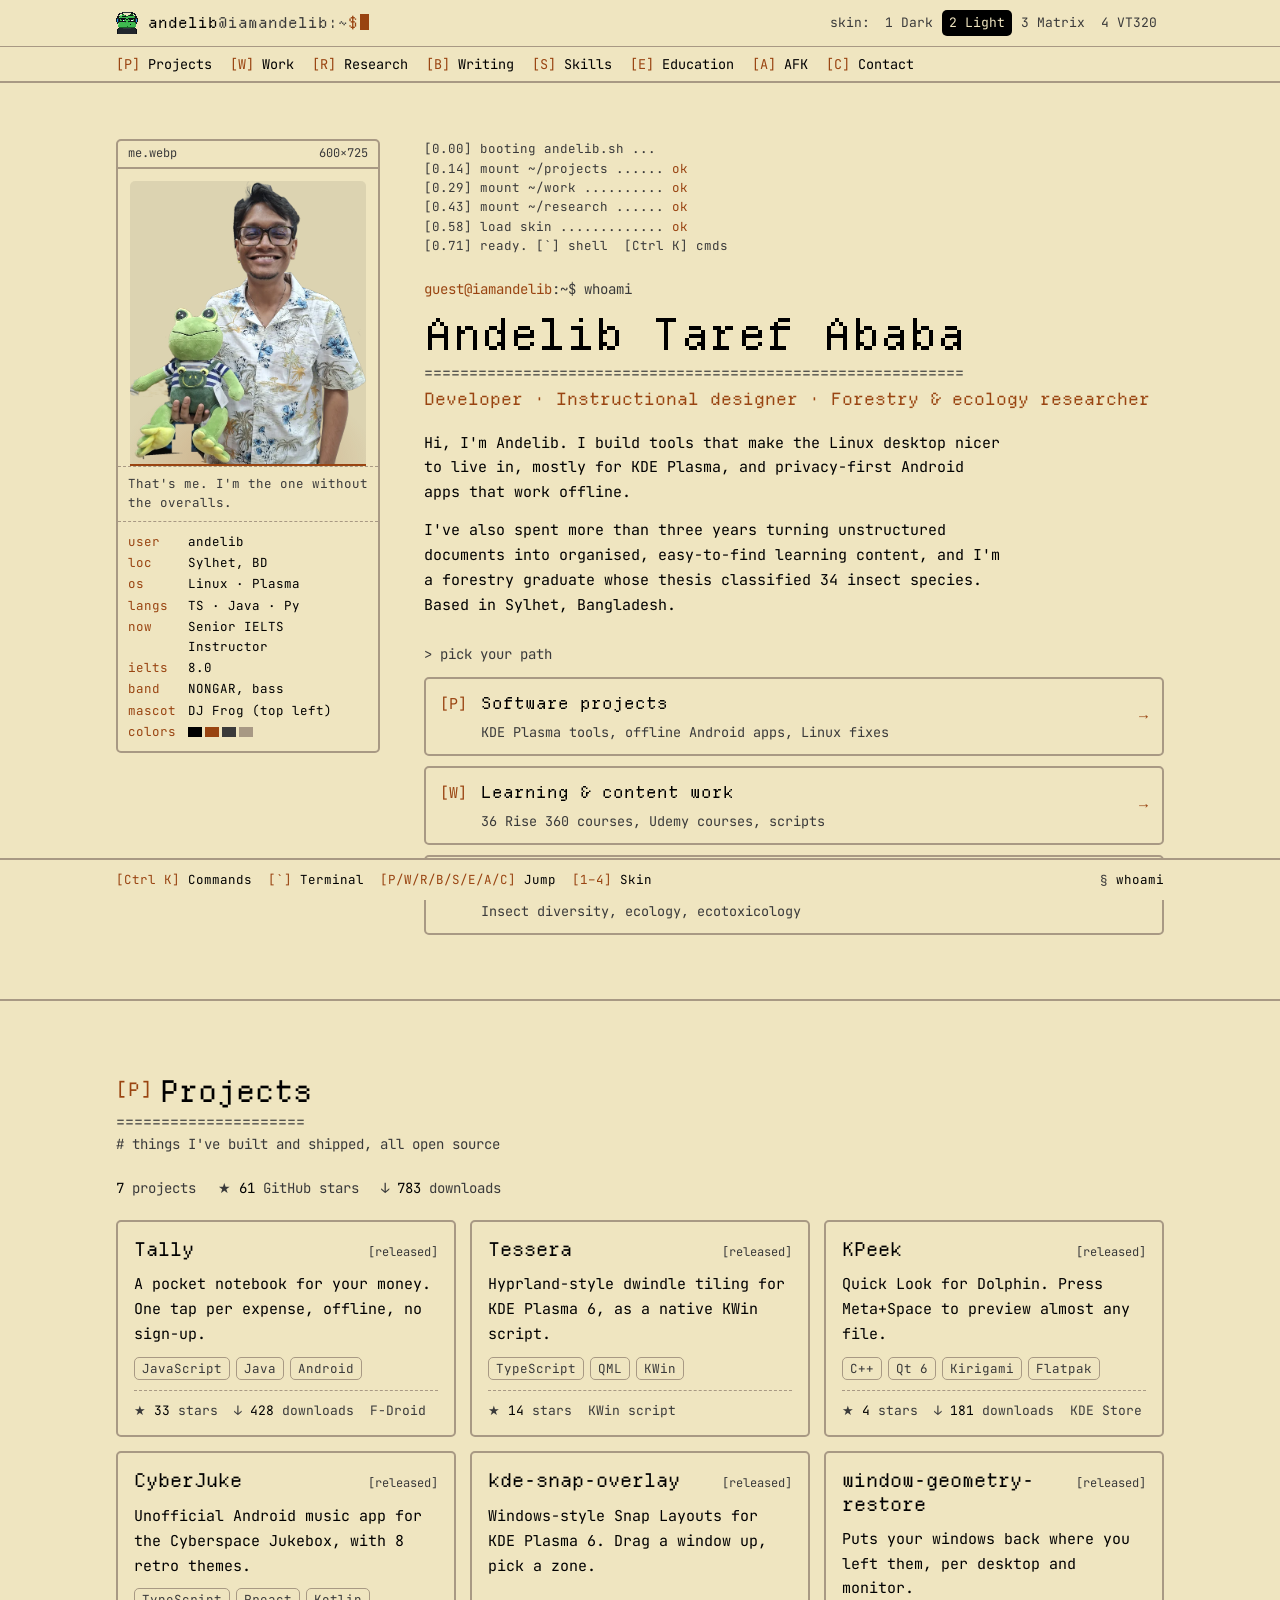
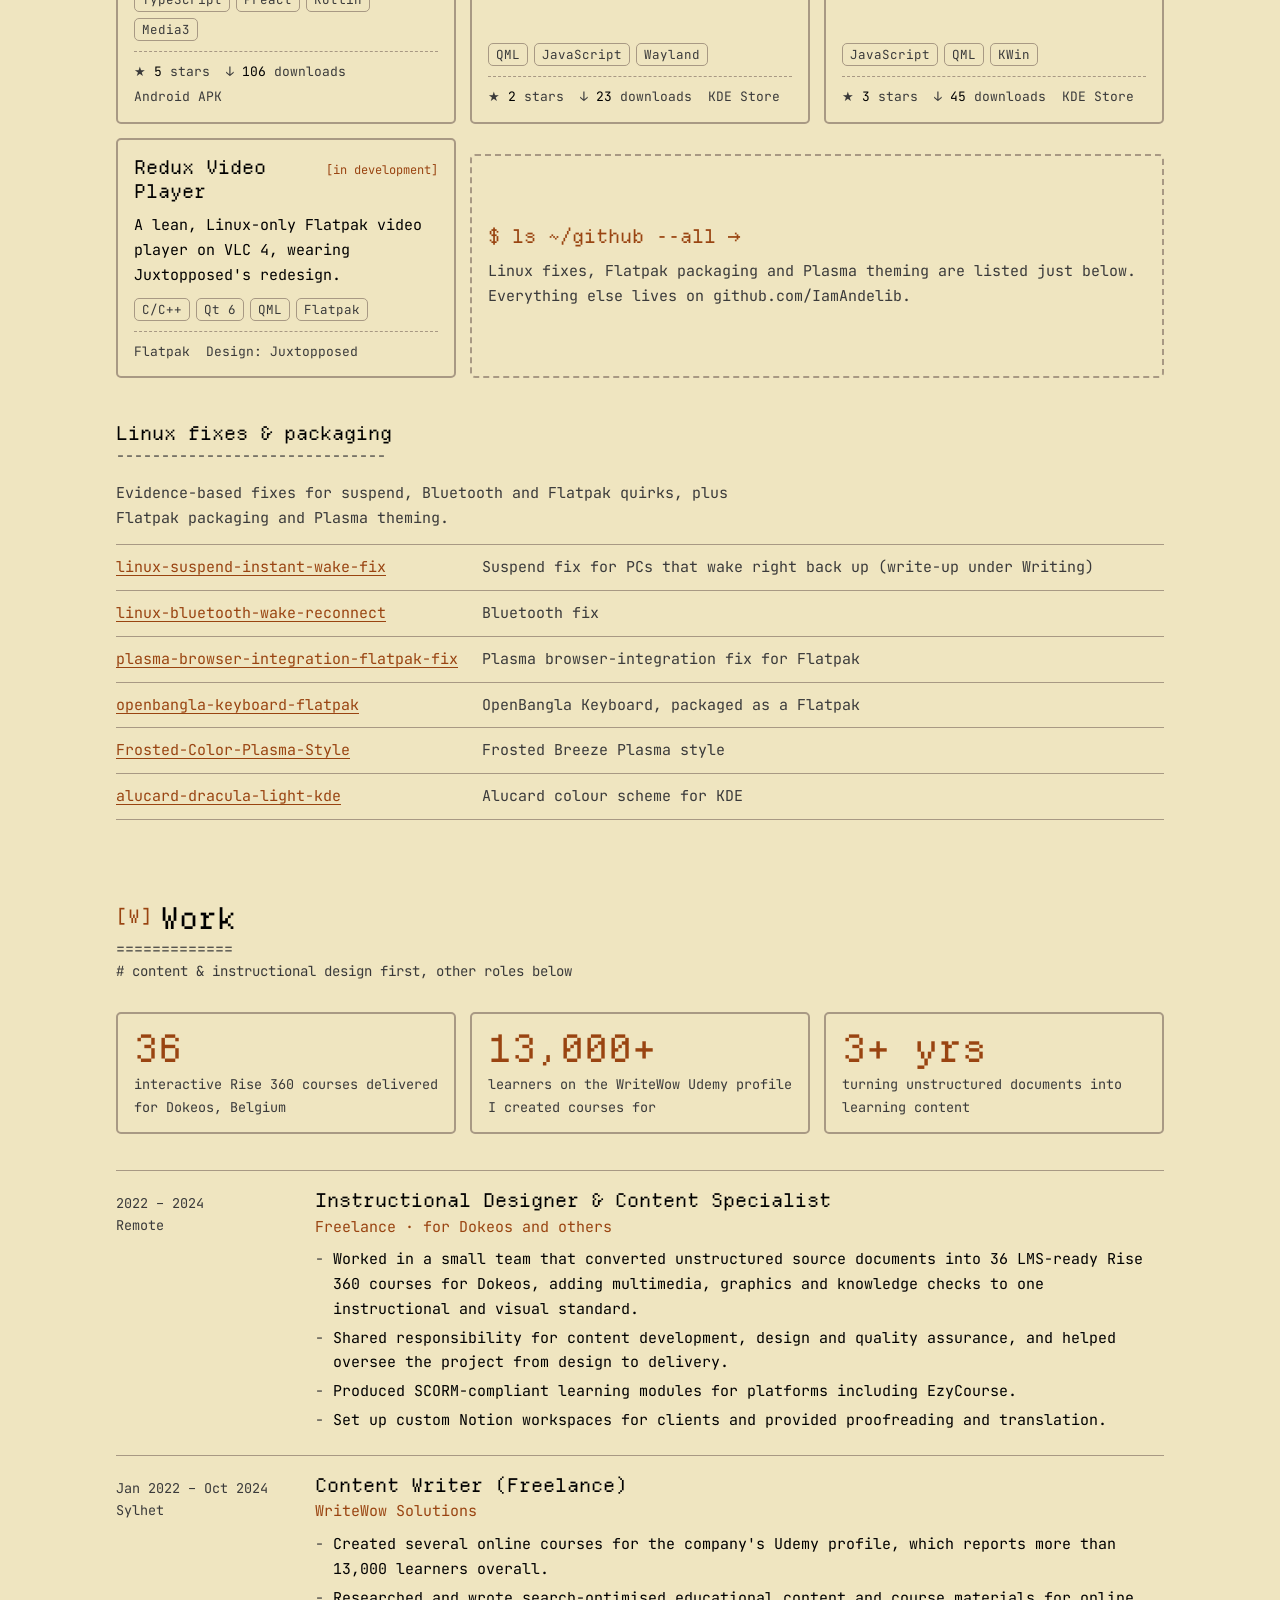
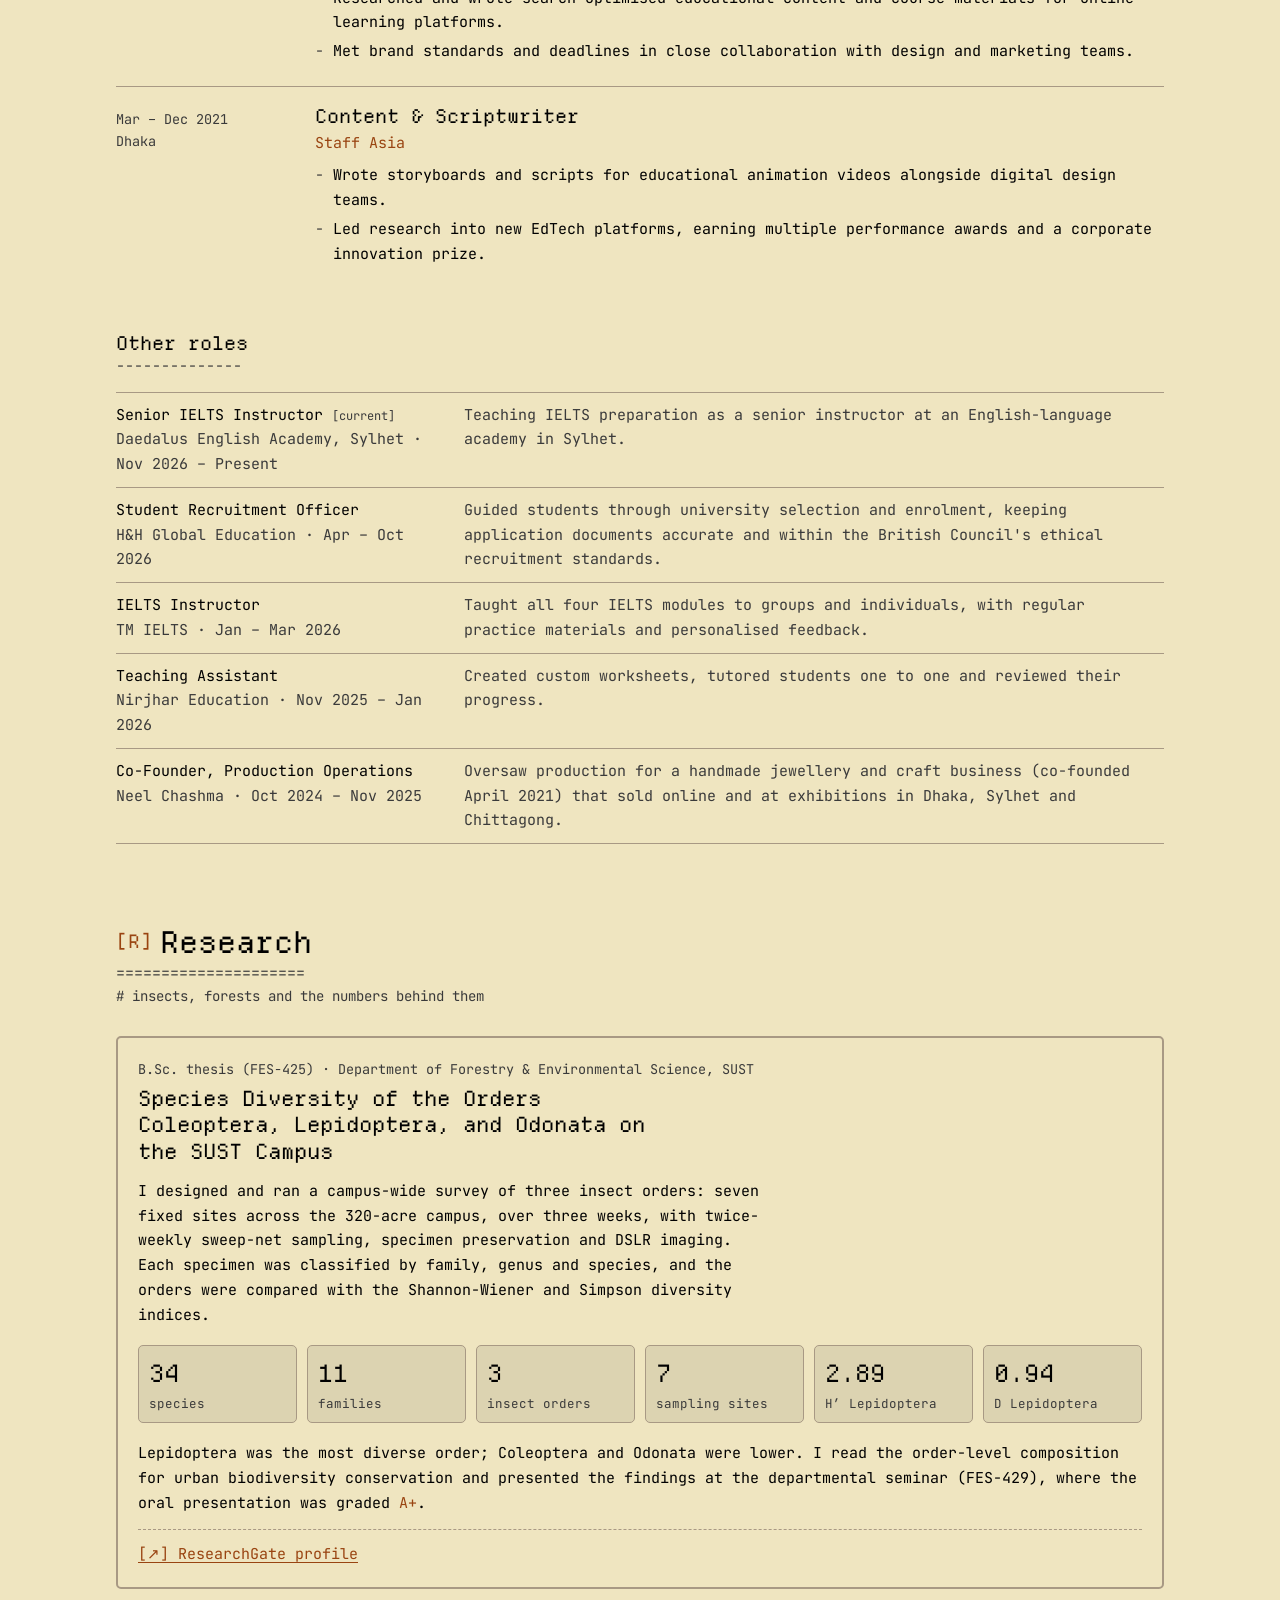
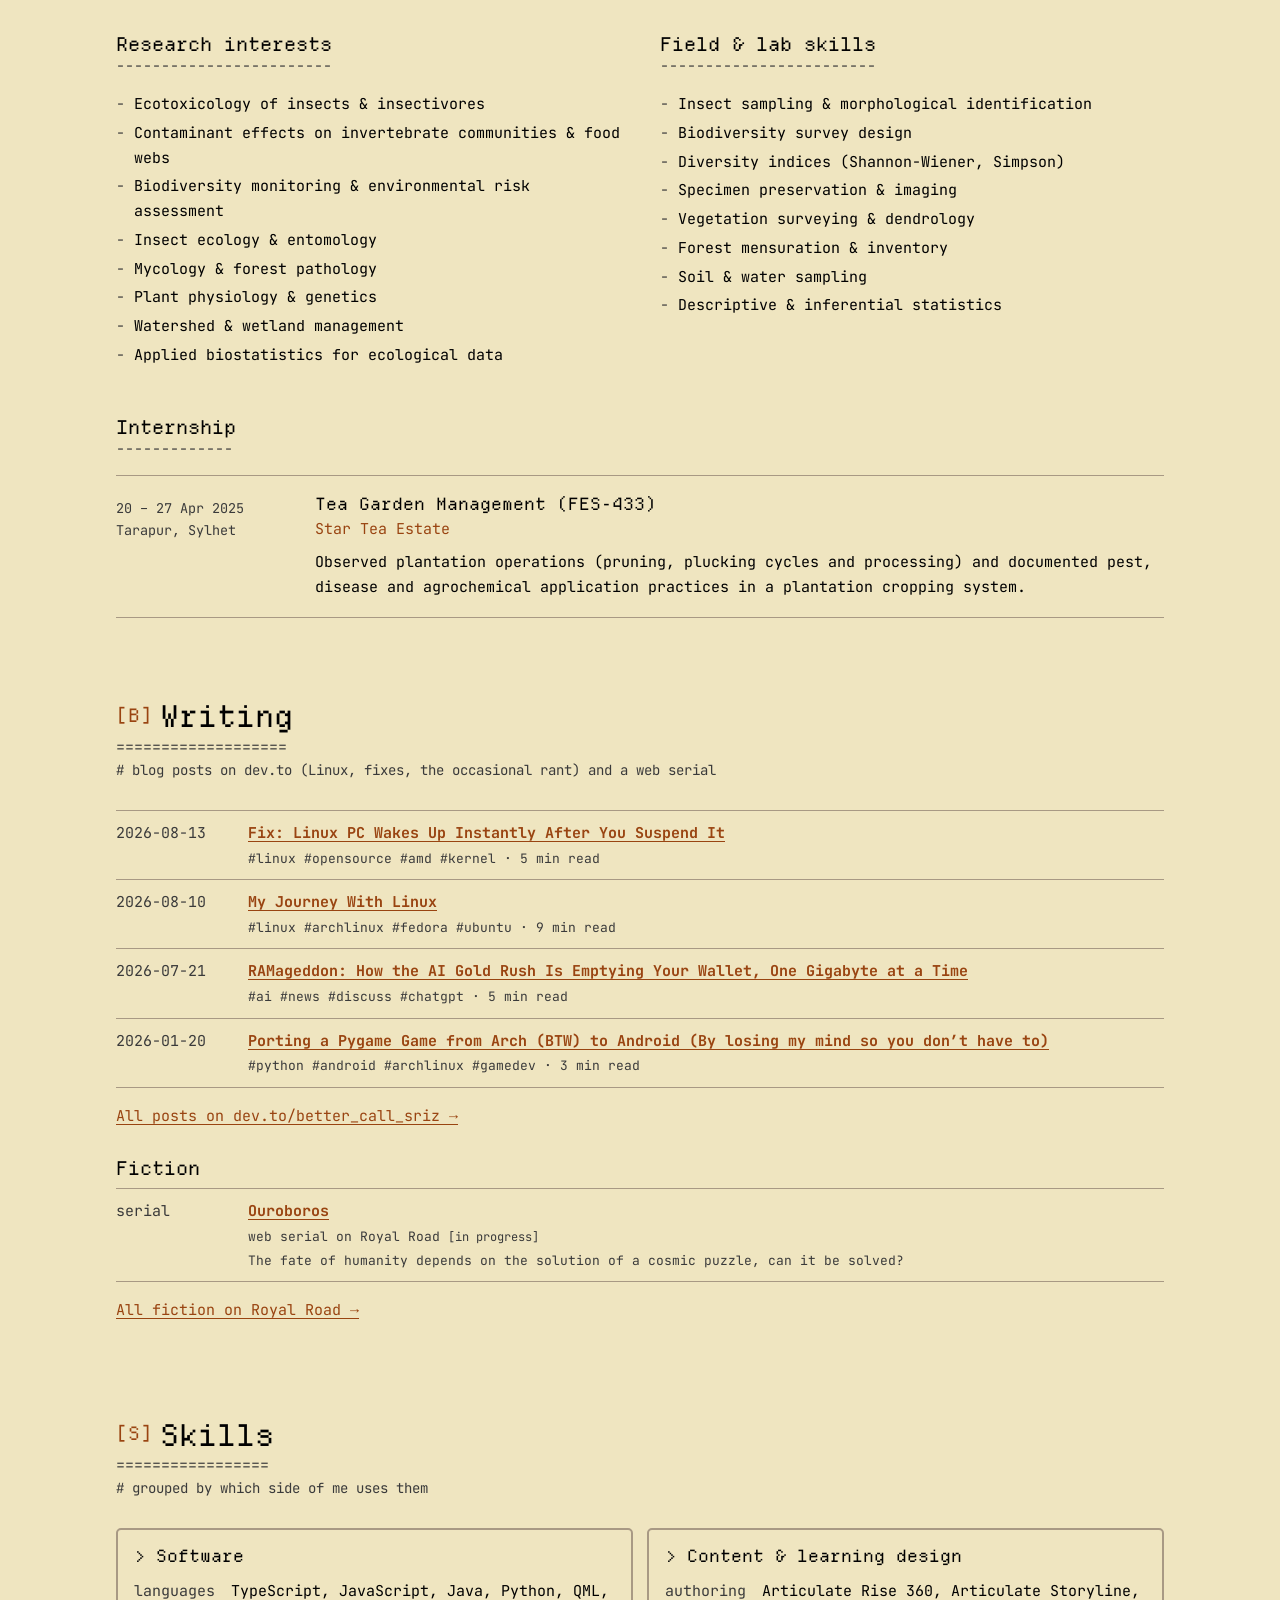
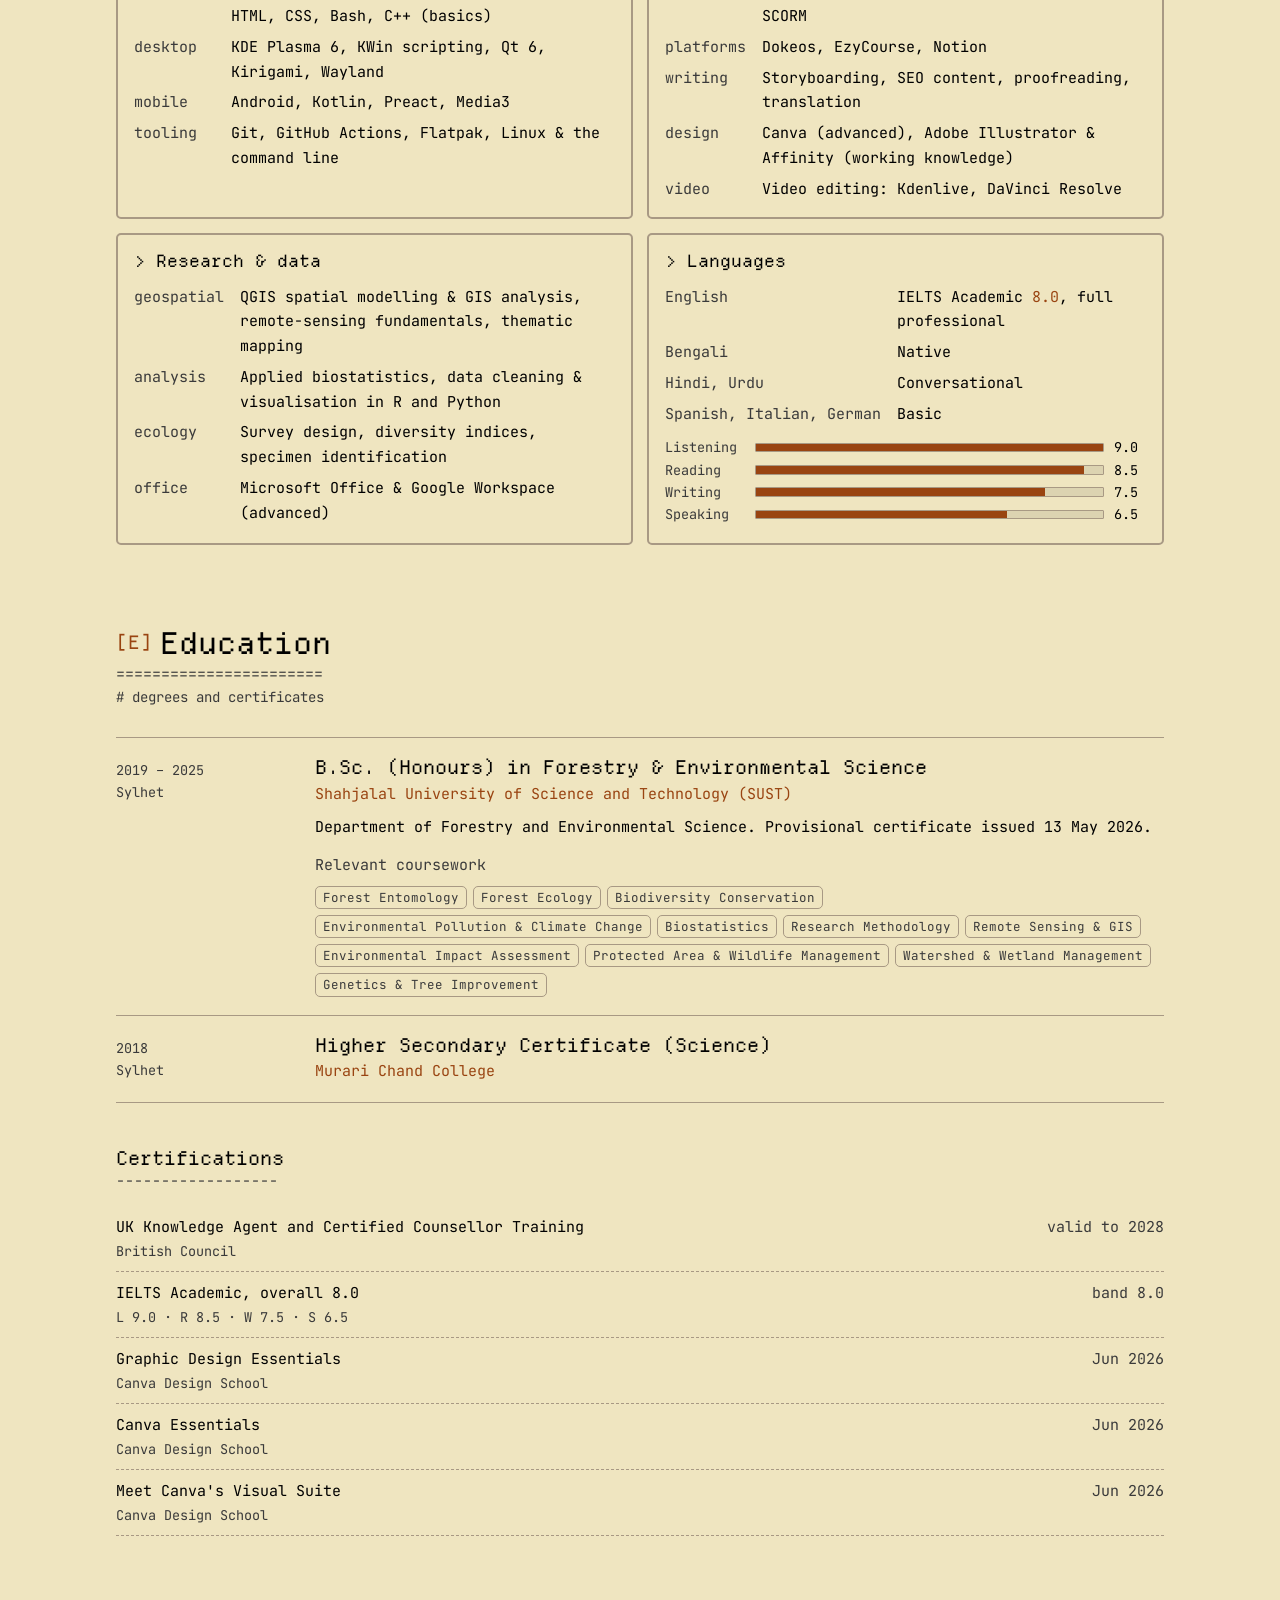
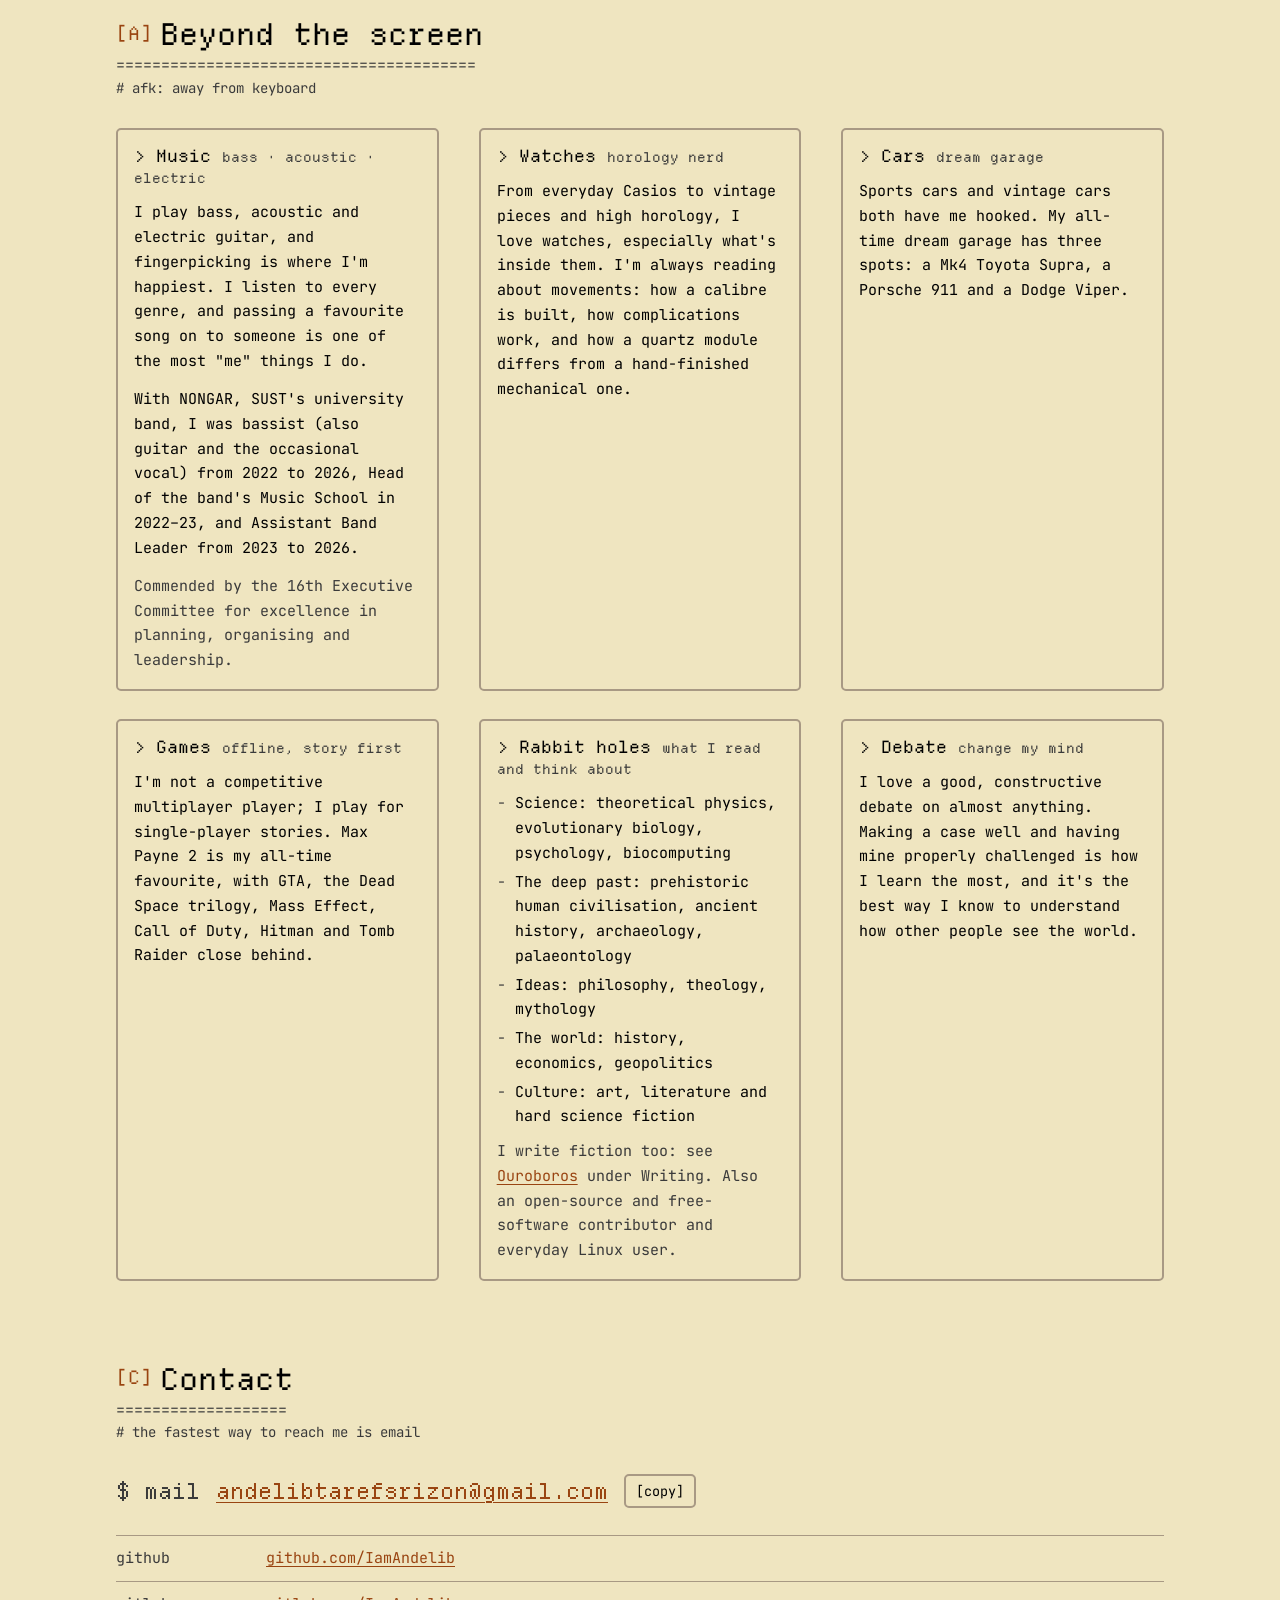
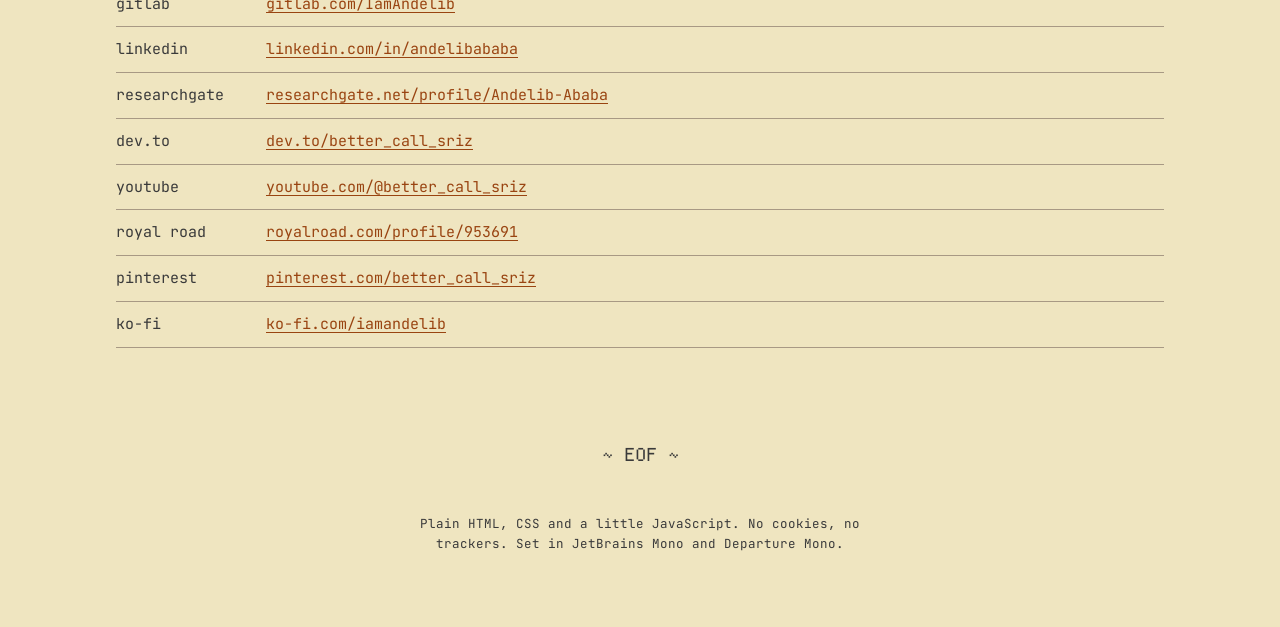
==== index.html @ d25d9413 "content: expand Beyond the screen with music, watches, cars, games, reading and debate Co-Authored-B" ====
<!doctype html>
<html lang="en">
<head>
<meta charset="utf-8">
<meta name="viewport" content="width=device-width, initial-scale=1">
<title>Andelib Taref Ababa</title>
<meta name="description" content="Andelib Taref Ababa: developer, instructional designer and forestry &amp; ecology researcher in Sylhet, Bangladesh. KDE Plasma tools, privacy-first Android apps, open source.">
<meta name="theme-color" content="#000000">
<link rel="canonical" href="https://iamandelib.github.io/">
<meta property="og:type" content="website">
<meta property="og:site_name" content="Andelib Taref Ababa">
<meta property="og:url" content="https://iamandelib.github.io/">
<meta property="og:title" content="Andelib Taref Ababa">
<meta property="og:description" content="Developer, instructional designer and forestry &amp; ecology researcher. KDE Plasma tools and privacy-first Android apps.">
<meta property="og:image" content="https://iamandelib.github.io/img/og.png">
<meta property="og:image:width" content="1200">
<meta property="og:image:height" content="630">
<meta name="twitter:card" content="summary_large_image">
<meta name="twitter:title" content="Andelib Taref Ababa">
<meta name="twitter:description" content="Developer, instructional designer and forestry &amp; ecology researcher. KDE Plasma tools and privacy-first Android apps.">
<meta name="twitter:image" content="https://iamandelib.github.io/img/og.png">
<link rel="icon" type="image/svg+xml" href="favicon.svg">
<link rel="stylesheet" href="css/site.css">
<script>
(function(){var d=document.documentElement,s=null;d.classList.add('js');
try{var q=new URLSearchParams(location.search).get('skin');if(/^(dark|light|matrix|vt320)$/.test(q||''))s=q}catch(e){}
if(!s){try{s=localStorage.getItem('skin')}catch(e){}}
if(!/^(dark|light|matrix|vt320)$/.test(s||''))s=(window.matchMedia&&matchMedia('(prefers-color-scheme: light)').matches)?'light':'dark';
d.setAttribute('data-skin',s);})();
</script>
</head>
<body>
<a class="skip" href="#main">Skip to content</a>
<svg class="fx" aria-hidden="true" focusable="false">
  <filter id="crt-vt320" color-interpolation-filters="sRGB">
    <feComponentTransfer><feFuncR type="linear" slope="1.12" intercept="-0.04"/><feFuncG type="linear" slope="1.12" intercept="-0.04"/><feFuncB type="linear" slope="1.12" intercept="-0.04"/></feComponentTransfer>
    <feColorMatrix type="matrix" values="0.213 0.715 0.072 0 0.02  0.129 0.432 0.044 0 0.01  0.013 0.045 0.005 0 0  0 0 0 1 0"/>
  </filter>
  <filter id="crt-matrix" color-interpolation-filters="sRGB">
    <feComponentTransfer><feFuncR type="linear" slope="1.12" intercept="-0.04"/><feFuncG type="linear" slope="1.12" intercept="-0.04"/><feFuncB type="linear" slope="1.12" intercept="-0.04"/></feComponentTransfer>
    <feColorMatrix type="matrix" values="0.120 0.404 0.041 0 0  0.180 0.605 0.061 0 0.01  0.054 0.183 0.019 0 0  0 0 0 1 0"/>
  </filter>
</svg>

<header class="top">
  <div class="wrap top-row">
    <a class="brand" href="#whoami" aria-label="Andelib Taref Ababa, back to top">
      <svg xmlns="http://www.w3.org/2000/svg" viewBox="0 0 40 40" shape-rendering="crispEdges" aria-hidden="true" focusable="false"><path fill="#0d1117" d="M10 0h2v1h-2zM28 0h2v1h-2zM8 1h2v1h-2zM12 1h16v1h-16zM30 1h2v1h-2zM6 2h2v1h-2zM10 2h2v1h-2zM28 2h2v1h-2zM32 2h2v1h-2zM5 3h1v1h-1zM8 3h2v1h-2zM30 3h2v1h-2zM34 3h1v1h-1zM4 4h1v1h-1zM6 4h2v1h-2zM32 4h2v1h-2zM35 4h1v1h-1zM3 5h1v1h-1zM5 5h1v1h-1zM34 5h1v1h-1zM36 5h1v1h-1zM3 6h1v1h-1zM5 6h1v1h-1zM24 6h6v1h-6zM34 6h1v1h-1zM36 6h1v1h-1zM2 7h1v1h-1zM4 7h1v1h-1zM9 7h6v1h-6zM23 7h2v1h-2zM29 7h3v1h-3zM35 7h1v1h-1zM37 7h1v1h-1zM2 8h1v1h-1zM4 8h1v1h-1zM11 8h7v1h-7zM35 8h1v1h-1zM37 8h1v1h-1zM2 9h1v1h-1zM4 9h1v1h-1zM35 9h1v1h-1zM37 9h1v1h-1zM1 10h1v1h-1zM6 10h13v1h-13zM21 10h13v1h-13zM38 10h1v1h-1zM0 11h1v1h-1zM6 11h13v1h-13zM21 11h13v1h-13zM39 11h1v1h-1zM0 12h1v1h-1zM6 12h1v1h-1zM18 12h1v1h-1zM21 12h1v1h-1zM33 12h1v1h-1zM39 12h1v1h-1zM0 13h1v1h-1zM6 13h1v1h-1zM9 13h7v1h-7zM18 13h4v1h-4zM24 13h7v1h-7zM33 13h1v1h-1zM39 13h1v1h-1zM0 14h1v1h-1zM6 14h1v1h-1zM11 14h2v1h-2zM18 14h1v1h-1zM21 14h1v1h-1zM26 14h2v1h-2zM33 14h1v1h-1zM39 14h1v1h-1zM0 15h1v1h-1zM6 15h1v1h-1zM11 15h2v1h-2zM18 15h1v1h-1zM21 15h1v1h-1zM26 15h2v1h-2zM33 15h1v1h-1zM39 15h1v1h-1zM0 16h1v1h-1zM6 16h1v1h-1zM18 16h1v1h-1zM21 16h1v1h-1zM33 16h1v1h-1zM39 16h1v1h-1zM0 17h1v1h-1zM6 17h13v1h-13zM21 17h13v1h-13zM39 17h1v1h-1zM0 18h1v1h-1zM6 18h1v1h-1zM33 18h1v1h-1zM39 18h1v1h-1zM1 19h1v1h-1zM38 19h1v1h-1zM2 20h1v1h-1zM37 20h1v1h-1zM27 21h1v1h-1zM25 22h2v1h-2zM13 23h12v1h-12zM4 29h2v1h-2zM34 29h2v1h-2zM3 30h1v1h-1zM36 30h1v1h-1zM2 31h1v1h-1zM37 31h1v1h-1zM2 32h1v1h-1zM37 32h1v1h-1zM2 33h1v1h-1zM37 33h1v1h-1zM2 34h1v1h-1zM37 34h1v1h-1zM2 35h1v1h-1zM37 35h1v1h-1zM2 36h1v1h-1zM37 36h1v1h-1zM2 37h1v1h-1zM37 37h1v1h-1zM2 38h1v1h-1zM37 38h1v1h-1zM2 39h1v1h-1zM37 39h1v1h-1z"/>
<path fill="#30363d" d="M12 0h16v1h-16zM10 1h2v1h-2zM28 1h2v1h-2zM8 2h2v1h-2zM30 2h2v1h-2zM6 3h2v1h-2zM32 3h2v1h-2zM5 4h1v1h-1zM34 4h1v1h-1zM4 5h1v1h-1zM35 5h1v1h-1zM4 6h1v1h-1zM35 6h1v1h-1zM3 7h1v1h-1zM36 7h1v1h-1zM3 8h1v1h-1zM36 8h1v1h-1zM3 9h1v1h-1zM36 9h1v1h-1zM12 29h16v1h-16zM3 32h1v1h-1zM3 33h1v1h-1zM3 34h1v1h-1zM3 35h1v1h-1zM3 36h1v1h-1zM3 37h1v1h-1zM3 38h1v1h-1zM3 39h1v1h-1z"/>
<path fill="#196127" d="M10 4h5v1h-5zM25 4h5v1h-5zM8 5h2v1h-2zM15 5h2v1h-2zM23 5h2v1h-2zM30 5h2v1h-2zM7 6h1v1h-1zM17 6h1v1h-1zM22 6h1v1h-1zM32 6h1v1h-1zM6 7h1v1h-1zM18 7h1v1h-1zM21 7h1v1h-1zM33 7h1v1h-1zM6 8h1v1h-1zM19 8h2v1h-2zM33 8h1v1h-1zM5 9h1v1h-1zM34 9h1v1h-1zM3 20h1v1h-1zM36 20h1v1h-1zM3 21h1v1h-1zM36 21h1v1h-1zM3 22h1v1h-1zM36 22h1v1h-1zM3 23h1v1h-1zM36 23h1v1h-1zM3 24h1v1h-1zM36 24h1v1h-1zM3 25h1v1h-1zM19 25h2v1h-2zM36 25h1v1h-1zM3 26h1v1h-1zM20 26h1v1h-1zM36 26h1v1h-1zM4 27h1v1h-1zM35 27h1v1h-1zM5 28h30v1h-30z"/>
<path fill="#7ee787" d="M10 5h2v1h-2zM8 6h2v1h-2zM23 6h1v1h-1zM7 7h1v1h-1zM22 7h1v1h-1zM7 8h1v1h-1zM21 8h1v1h-1zM6 9h1v1h-1zM4 20h1v1h-1zM4 21h1v1h-1zM4 22h1v1h-1zM15 32h1v1h-1zM16 33h1v1h-1zM17 34h1v1h-1zM16 35h1v1h-1zM15 36h1v1h-1zM19 36h4v1h-4z"/>
<path fill="#3fb950" d="M12 5h3v1h-3zM25 5h3v1h-3zM10 6h6v1h-6zM8 7h1v1h-1zM15 7h2v1h-2zM25 7h4v1h-4zM8 8h3v1h-3zM22 8h10v1h-10zM7 9h26v1h-26zM19 10h2v1h-2zM19 11h2v1h-2zM8 12h2v1h-2zM15 12h3v1h-3zM19 12h2v1h-2zM23 12h2v1h-2zM30 12h3v1h-3zM7 13h2v1h-2zM16 13h2v1h-2zM22 13h2v1h-2zM31 13h2v1h-2zM7 14h2v1h-2zM16 14h2v1h-2zM19 14h2v1h-2zM22 14h2v1h-2zM31 14h2v1h-2zM7 15h3v1h-3zM15 15h3v1h-3zM19 15h2v1h-2zM22 15h3v1h-3zM30 15h3v1h-3zM7 16h10v1h-10zM19 16h2v1h-2zM22 16h10v1h-10zM19 17h2v1h-2zM7 18h26v1h-26zM6 19h11v1h-11zM18 19h4v1h-4zM23 19h11v1h-11zM5 20h30v1h-30zM5 21h22v1h-22zM29 21h6v1h-6zM5 22h20v1h-20zM27 22h8v1h-8zM4 23h9v1h-9zM25 23h11v1h-11zM4 24h32v1h-32zM4 25h15v1h-15zM21 25h15v1h-15zM4 26h16v1h-16zM21 26h15v1h-15z"/>
<path fill="#2ea043" d="M28 5h2v1h-2zM16 6h1v1h-1zM30 6h2v1h-2zM17 7h1v1h-1zM32 7h1v1h-1zM18 8h1v1h-1zM32 8h1v1h-1zM33 9h1v1h-1zM10 12h5v1h-5zM25 12h5v1h-5zM17 16h1v1h-1zM32 16h1v1h-1zM17 19h1v1h-1zM22 19h1v1h-1zM35 20h1v1h-1zM28 21h1v1h-1zM35 21h1v1h-1zM35 22h1v1h-1zM5 27h30v1h-30z"/>
<path fill="#21262d" d="M2 10h4v1h-4zM34 10h4v1h-4zM1 11h5v1h-5zM34 11h5v1h-5zM1 12h1v1h-1zM3 12h3v1h-3zM34 12h3v1h-3zM38 12h1v1h-1zM1 13h1v1h-1zM3 13h3v1h-3zM34 13h3v1h-3zM38 13h1v1h-1zM1 14h1v1h-1zM3 14h3v1h-3zM34 14h3v1h-3zM38 14h1v1h-1zM1 15h1v1h-1zM3 15h3v1h-3zM34 15h3v1h-3zM38 15h1v1h-1zM1 16h1v1h-1zM3 16h3v1h-3zM34 16h3v1h-3zM38 16h1v1h-1zM1 17h1v1h-1zM3 17h3v1h-3zM34 17h3v1h-3zM38 17h1v1h-1zM1 18h5v1h-5zM34 18h5v1h-5zM2 19h4v1h-4zM34 19h4v1h-4zM6 29h6v1h-6zM28 29h6v1h-6zM4 30h32v1h-32zM3 31h34v1h-34zM4 32h11v1h-11zM16 32h21v1h-21zM4 33h12v1h-12zM17 33h20v1h-20zM4 34h13v1h-13zM18 34h19v1h-19zM4 35h12v1h-12zM17 35h20v1h-20zM4 36h11v1h-11zM16 36h3v1h-3zM23 36h14v1h-14zM4 37h33v1h-33zM4 38h33v1h-33zM4 39h33v1h-33z"/>
<path fill="#1d99f3" d="M2 12h1v1h-1zM37 12h1v1h-1zM2 13h1v1h-1zM37 13h1v1h-1zM2 14h1v1h-1zM37 14h1v1h-1zM2 15h1v1h-1zM37 15h1v1h-1zM2 16h1v1h-1zM37 16h1v1h-1zM2 17h1v1h-1zM37 17h1v1h-1z"/>
<path fill="#f0f6fc" d="M7 12h1v1h-1zM22 12h1v1h-1zM9 14h2v1h-2zM13 14h3v1h-3zM24 14h2v1h-2zM28 14h3v1h-3zM10 15h1v1h-1zM13 15h2v1h-2zM25 15h1v1h-1zM28 15h2v1h-2z"/></svg>
      <span><span class="name">andelib</span><span class="bpath">@iamandelib:~</span><span class="acc">$</span><span class="cursor" aria-hidden="true"></span></span>
    </a>
    <div class="skins jsonly" role="group" aria-label="Theme">
      <span class="lbl">skin:</span>
      <button type="button" data-skin-btn="dark" aria-pressed="false"><b>1</b> Dark</button>
      <button type="button" data-skin-btn="light" aria-pressed="false"><b>2</b> Light</button>
      <button type="button" data-skin-btn="matrix" aria-pressed="false"><b>3</b> Matrix</button>
      <button type="button" data-skin-btn="vt320" aria-pressed="false"><b>4</b> VT320</button>
    </div>
  </div>
  <nav class="nav" aria-label="Sections">
    <ul class="wrap">
      <li><a href="#projects" data-sec="projects"><span class="k">[P]</span> <span class="t">Projects</span></a></li>
      <li><a href="#work" data-sec="work"><span class="k">[W]</span> <span class="t">Work</span></a></li>
      <li><a href="#research" data-sec="research"><span class="k">[R]</span> <span class="t">Research</span></a></li>
      <li><a href="#writing" data-sec="writing"><span class="k">[B]</span> <span class="t">Writing</span></a></li>
      <li><a href="#skills" data-sec="skills"><span class="k">[S]</span> <span class="t">Skills</span></a></li>
      <li><a href="#education" data-sec="education"><span class="k">[E]</span> <span class="t">Education</span></a></li>
      <li><a href="#afk" data-sec="afk"><span class="k">[A]</span> <span class="t">AFK</span></a></li>
      <li><a href="#contact" data-sec="contact"><span class="k">[C]</span> <span class="t">Contact</span></a></li>
    </ul>
  </nav>
</header>

<main id="main">
<section class="hero" id="whoami" aria-labelledby="h-whoami">
  <canvas id="rain" aria-hidden="true"></canvas>
  <div class="wrap">
    <figure class="win" style="margin:0">
      <div class="win-bar" aria-hidden="true"><span>me.webp</span><span>600×725</span></div>
      <div class="photo"><img src="img/portrait-1000.webp" srcset="img/portrait-600.webp 600w, img/portrait-1000.webp 1000w" sizes="(max-width: 600px) 124px, 300px" width="600" height="725" alt="Andelib Taref Ababa smiling, holding a frog plush" decoding="async"></div>
      <figcaption class="win-cap">That's me. I'm the one without the overalls.</figcaption>
      <dl class="fetch" aria-label="Quick facts">
        <dt>user</dt><dd>andelib</dd>
        <dt>loc</dt><dd>Sylhet, BD</dd>
        <dt>os</dt><dd>Linux · Plasma</dd>
        <dt>langs</dt><dd>TS · Java · Py</dd>
        <dt>now</dt><dd>Senior IELTS Instructor</dd>
        <dt>ielts</dt><dd>8.0</dd>
        <dt>band</dt><dd>NONGAR, bass</dd>
        <dt>mascot</dt><dd>DJ Frog (top left)</dd>
        <dt>colors</dt><dd class="sw" aria-hidden="true"><i></i><i></i><i></i><i></i></dd>
      </dl>
    </figure>
    <div>
      <pre class="boot" id="boot" aria-hidden="true">[0.00] booting andelib.sh ...
[0.14] mount ~/projects ...... <span class="ok">ok</span>
[0.29] mount ~/work .......... <span class="ok">ok</span>
[0.43] mount ~/research ...... <span class="ok">ok</span>
[0.58] load skin ............. <span class="ok">ok</span>
[0.71] ready.<span class="jsonly"> [`] shell  [Ctrl K] cmds</span></pre>
      <p class="prompt"><span class="u">guest@iamandelib</span>:~$ whoami</p>
      <h1 id="h-whoami" class="setext" tabindex="-1">Andelib Taref Ababa</h1>
      <p class="tagline">Developer · Instructional designer · Forestry &amp; ecology researcher</p>
      <div class="intro">
        <p>Hi, I'm Andelib. I build tools that make the Linux desktop nicer to live in, mostly for KDE Plasma, and privacy-first Android apps that work offline.</p>
        <p>I've also spent more than three years turning unstructured documents into organised, easy-to-find learning content, and I'm a forestry graduate whose thesis classified 34 insect species. Based in Sylhet, Bangladesh.</p>
      </div>
      <div class="paths">
        <p class="lead">&gt; pick your path</p>
        <ul>
          <li><a class="path" href="#projects"><span class="k">[P]</span><span class="t">Software projects</span><span class="d">KDE Plasma tools, offline Android apps, Linux fixes</span><span class="arrow" aria-hidden="true">→</span></a></li>
          <li><a class="path" href="#work"><span class="k">[W]</span><span class="t">Learning &amp; content work</span><span class="d">36 Rise 360 courses, Udemy courses, scripts</span><span class="arrow" aria-hidden="true">→</span></a></li>
          <li><a class="path" href="#research"><span class="k">[R]</span><span class="t">Forest &amp; insect research</span><span class="d">Insect diversity, ecology, ecotoxicology</span><span class="arrow" aria-hidden="true">→</span></a></li>
        </ul>
      </div>
    </div>
  </div>
</section>

<!-- ======================= PROJECTS ======================= -->
<section class="sec" id="projects" aria-labelledby="h-projects">
  <div class="wrap">
    <header class="sec-head">
      <h2 id="h-projects" class="setext" tabindex="-1"><span class="k" aria-hidden="true">[P]</span>Projects</h2>
      <p class="sec-sub"># things I've built and shipped, all open source</p>
    </header>
    <p class="totals"><span><b>7</b> projects</span><span>★ <b id="star-total">61</b> GitHub stars</span><span>↓ <b>783</b> downloads</span></p>
    <div class="cards">
      <article class="card" data-repo="Tally-android">
        <div class="card-top"><h3><a href="https://github.com/IamAndelib/Tally-android">Tally</a></h3><span class="tag">[released]</span></div>
        <p class="pitch">A pocket notebook for your money. One tap per expense, offline, no sign-up.</p>
        <ul class="chips" aria-label="Stack"><li>JavaScript</li><li>Java</li><li>Android</li></ul>
        <p class="meta"><span>★ <b data-stars>33</b> stars</span><span>↓ <b>428</b> downloads</span><span>F-Droid</span></p>
      </article>
      <article class="card" data-repo="Tessera">
        <div class="card-top"><h3><a href="https://github.com/IamAndelib/Tessera">Tessera</a></h3><span class="tag">[released]</span></div>
        <p class="pitch">Hyprland-style dwindle tiling for KDE Plasma 6, as a native KWin script.</p>
        <ul class="chips" aria-label="Stack"><li>TypeScript</li><li>QML</li><li>KWin</li></ul>
        <p class="meta"><span>★ <b data-stars>14</b> stars</span><span>KWin script</span></p>
      </article>
      <article class="card" data-repo="KPeek">
        <div class="card-top"><h3><a href="https://github.com/IamAndelib/KPeek">KPeek</a></h3><span class="tag">[released]</span></div>
        <p class="pitch">Quick Look for Dolphin. Press Meta+Space to preview almost any file.</p>
        <ul class="chips" aria-label="Stack"><li>C++</li><li>Qt 6</li><li>Kirigami</li><li>Flatpak</li></ul>
        <p class="meta"><span>★ <b data-stars>4</b> stars</span><span>↓ <b>181</b> downloads</span><span>KDE Store</span></p>
      </article>
      <article class="card" data-repo="CyberJuke">
        <div class="card-top"><h3><a href="https://github.com/IamAndelib/CyberJuke">CyberJuke</a></h3><span class="tag">[released]</span></div>
        <p class="pitch">Unofficial Android music app for the Cyberspace Jukebox, with 8 retro themes.</p>
        <ul class="chips" aria-label="Stack"><li>TypeScript</li><li>Preact</li><li>Kotlin</li><li>Media3</li></ul>
        <p class="meta"><span>★ <b data-stars>5</b> stars</span><span>↓ <b>106</b> downloads</span><span>Android APK</span></p>
      </article>
      <article class="card" data-repo="kde-snap-overlay">
        <div class="card-top"><h3><a href="https://github.com/IamAndelib/kde-snap-overlay">kde-snap-overlay</a></h3><span class="tag">[released]</span></div>
        <p class="pitch">Windows-style Snap Layouts for KDE Plasma 6. Drag a window up, pick a zone.</p>
        <ul class="chips" aria-label="Stack"><li>QML</li><li>JavaScript</li><li>Wayland</li></ul>
        <p class="meta"><span>★ <b data-stars>2</b> stars</span><span>↓ <b>23</b> downloads</span><span>KDE Store</span></p>
      </article>
      <article class="card" data-repo="window-geometry-restore">
        <div class="card-top"><h3><a href="https://github.com/IamAndelib/window-geometry-restore">window-geometry-restore</a></h3><span class="tag">[released]</span></div>
        <p class="pitch">Puts your windows back where you left them, per desktop and monitor.</p>
        <ul class="chips" aria-label="Stack"><li>JavaScript</li><li>QML</li><li>KWin</li></ul>
        <p class="meta"><span>★ <b data-stars>3</b> stars</span><span>↓ <b>45</b> downloads</span><span>KDE Store</span></p>
      </article>
      <article class="card" data-repo="Redux-Video-Player">
        <div class="card-top"><h3><a href="https://github.com/IamAndelib/Redux-Video-Player">Redux Video Player</a></h3><span class="tag dev">[in development]</span></div>
        <p class="pitch">A lean, Linux-only Flatpak video player on VLC 4, wearing Juxtopposed's redesign.</p>
        <ul class="chips" aria-label="Stack"><li>C/C++</li><li>Qt 6</li><li>QML</li><li>Flatpak</li></ul>
        <p class="meta"><span>Flatpak</span><span>Design: Juxtopposed</span></p>
      </article>
      <article class="card more">
        <h3><a href="https://github.com/IamAndelib">$ ls ~/github --all →</a></h3>
        <p class="pitch">Linux fixes, Flatpak packaging and Plasma theming are listed just below. Everything else lives on github.com/IamAndelib.</p>
      </article>
    </div>

    <div class="sub">
      <h3 class="setext">Linux fixes &amp; packaging</h3>
      <p class="lede dim">Evidence-based fixes for suspend, Bluetooth and Flatpak quirks, plus Flatpak packaging and Plasma theming.</p>
      <ul class="rows" style="--c1:38ch">
        <li><span class="r1"><a href="https://github.com/IamAndelib/linux-suspend-instant-wake-fix">linux-suspend-instant-wake-fix</a></span><span class="r2">Suspend fix for PCs that wake right back up (write-up under Writing)</span></li>
        <li><span class="r1"><a href="https://github.com/IamAndelib/linux-bluetooth-wake-reconnect">linux-bluetooth-wake-reconnect</a></span><span class="r2">Bluetooth fix</span></li>
        <li><span class="r1"><a href="https://github.com/IamAndelib/plasma-browser-integration-flatpak-fix">plasma-browser-integration-flatpak-fix</a></span><span class="r2">Plasma browser-integration fix for Flatpak</span></li>
        <li><span class="r1"><a href="https://github.com/IamAndelib/openbangla-keyboard-flatpak">openbangla-keyboard-flatpak</a></span><span class="r2">OpenBangla Keyboard, packaged as a Flatpak</span></li>
        <li><span class="r1"><a href="https://github.com/IamAndelib/Frosted-Color-Plasma-Style">Frosted-Color-Plasma-Style</a></span><span class="r2">Frosted Breeze Plasma style</span></li>
        <li><span class="r1"><a href="https://github.com/IamAndelib/alucard-dracula-light-kde">alucard-dracula-light-kde</a></span><span class="r2">Alucard colour scheme for KDE</span></li>
      </ul>
    </div>
  </div>
</section>

<!-- ======================= WORK ======================= -->
<section class="sec" id="work" aria-labelledby="h-work">
  <div class="wrap">
    <header class="sec-head">
      <h2 id="h-work" class="setext" tabindex="-1"><span class="k" aria-hidden="true">[W]</span>Work</h2>
      <p class="sec-sub"># content &amp; instructional design first, other roles below</p>
    </header>
    <div class="stats">
      <div class="stat"><span class="n">36</span><span class="l">interactive Rise 360 courses delivered for Dokeos, Belgium</span></div>
      <div class="stat"><span class="n">13,000+</span><span class="l">learners on the WriteWow Udemy profile I created courses for</span></div>
      <div class="stat"><span class="n">3+ yrs</span><span class="l">turning unstructured documents into learning content</span></div>
    </div>

    <article class="job">
      <div class="when">2022 – 2024<br>Remote</div>
      <div>
        <h3>Instructional Designer &amp; Content Specialist</h3>
        <p class="org">Freelance · for Dokeos and others</p>
        <ul class="dash">
          <li>Worked in a small team that converted unstructured source documents into 36 LMS-ready Rise 360 courses for Dokeos, adding multimedia, graphics and knowledge checks to one instructional and visual standard.</li>
          <li>Shared responsibility for content development, design and quality assurance, and helped oversee the project from design to delivery.</li>
          <li>Produced SCORM-compliant learning modules for platforms including EzyCourse.</li>
          <li>Set up custom Notion workspaces for clients and provided proofreading and translation.</li>
        </ul>
      </div>
    </article>
    <article class="job">
      <div class="when">Jan 2022 – Oct 2024<br>Sylhet</div>
      <div>
        <h3>Content Writer (Freelance)</h3>
        <p class="org">WriteWow Solutions</p>
        <ul class="dash">
          <li>Created several online courses for the company's Udemy profile, which reports more than 13,000 learners overall.</li>
          <li>Researched and wrote search-optimised educational content and course materials for online learning platforms.</li>
          <li>Met brand standards and deadlines in close collaboration with design and marketing teams.</li>
        </ul>
      </div>
    </article>
    <article class="job">
      <div class="when">Mar – Dec 2021<br>Dhaka</div>
      <div>
        <h3>Content &amp; Scriptwriter</h3>
        <p class="org">Staff Asia</p>
        <ul class="dash">
          <li>Wrote storyboards and scripts for educational animation videos alongside digital design teams.</li>
          <li>Led research into new EdTech platforms, earning multiple performance awards and a corporate innovation prize.</li>
        </ul>
      </div>
    </article>

    <div class="sub">
      <h3 class="setext">Other roles</h3>
      <ul class="rows" style="--c1:36ch">
        <li><span class="r1">Senior IELTS Instructor <span class="tag">[current]</span><br><span class="dim">Daedalus English Academy, Sylhet · Nov 2026 – Present</span></span><span class="r2">Teaching IELTS preparation as a senior instructor at an English-language academy in Sylhet.</span></li>
        <li><span class="r1">Student Recruitment Officer<br><span class="dim">H&amp;H Global Education · Apr – Oct 2026</span></span><span class="r2">Guided students through university selection and enrolment, keeping application documents accurate and within the British Council's ethical recruitment standards.</span></li>
        <li><span class="r1">IELTS Instructor<br><span class="dim">TM IELTS · Jan – Mar 2026</span></span><span class="r2">Taught all four IELTS modules to groups and individuals, with regular practice materials and personalised feedback.</span></li>
        <li><span class="r1">Teaching Assistant<br><span class="dim">Nirjhar Education · Nov 2025 – Jan 2026</span></span><span class="r2">Created custom worksheets, tutored students one to one and reviewed their progress.</span></li>
        <li><span class="r1">Co-Founder, Production Operations<br><span class="dim">Neel Chashma · Oct 2024 – Nov 2025</span></span><span class="r2">Oversaw production for a handmade jewellery and craft business (co-founded April 2021) that sold online and at exhibitions in Dhaka, Sylhet and Chittagong.</span></li>
      </ul>
    </div>
  </div>
</section>

<!-- ======================= RESEARCH ======================= -->
<section class="sec" id="research" aria-labelledby="h-research">
  <div class="wrap">
    <header class="sec-head">
      <h2 id="h-research" class="setext" tabindex="-1"><span class="k" aria-hidden="true">[R]</span>Research</h2>
      <p class="sec-sub"># insects, forests and the numbers behind them</p>
    </header>
    <article class="thesis">
      <p class="kind">B.Sc. thesis (FES-425) · Department of Forestry &amp; Environmental Science, SUST</p>
      <h3>Species Diversity of the Orders Coleoptera, Lepidoptera, and Odonata on the SUST Campus</h3>
      <p class="lede">I designed and ran a campus-wide survey of three insect orders: seven fixed sites across the 320-acre campus, over three weeks, with twice-weekly sweep-net sampling, specimen preservation and DSLR imaging. Each specimen was classified by family, genus and species, and the orders were compared with the Shannon-Wiener and Simpson diversity indices.</p>
      <div class="minis">
        <div class="mini"><span class="n">34</span><span class="l">species</span></div>
        <div class="mini"><span class="n">11</span><span class="l">families</span></div>
        <div class="mini"><span class="n">3</span><span class="l">insect orders</span></div>
        <div class="mini"><span class="n">7</span><span class="l">sampling sites</span></div>
        <div class="mini"><span class="n">2.89</span><span class="l">H′ Lepidoptera</span></div>
        <div class="mini"><span class="n">0.94</span><span class="l">D Lepidoptera</span></div>
      </div>
      <p>Lepidoptera was the most diverse order; Coleoptera and Odonata were lower. I read the order-level composition for urban biodiversity conservation and presented the findings at the departmental seminar (FES-429), where the oral presentation was graded <span class="acc">A+</span>.</p>
      <p class="rg"><a href="https://www.researchgate.net/profile/Andelib-Ababa"><span aria-hidden="true">[↗]</span> ResearchGate profile</a></p>
    </article>

    <div class="sub cols">
      <div>
        <h3 class="setext">Research interests</h3>
        <ul class="dash" style="margin-top:16px">
          <li>Ecotoxicology of insects &amp; insectivores</li>
          <li>Contaminant effects on invertebrate communities &amp; food webs</li>
          <li>Biodiversity monitoring &amp; environmental risk assessment</li>
          <li>Insect ecology &amp; entomology</li>
          <li>Mycology &amp; forest pathology</li>
          <li>Plant physiology &amp; genetics</li>
          <li>Watershed &amp; wetland management</li>
          <li>Applied biostatistics for ecological data</li>
        </ul>
      </div>
      <div>
        <h3 class="setext">Field &amp; lab skills</h3>
        <ul class="dash" style="margin-top:16px">
          <li>Insect sampling &amp; morphological identification</li>
          <li>Biodiversity survey design</li>
          <li>Diversity indices (Shannon-Wiener, Simpson)</li>
          <li>Specimen preservation &amp; imaging</li>
          <li>Vegetation surveying &amp; dendrology</li>
          <li>Forest mensuration &amp; inventory</li>
          <li>Soil &amp; water sampling</li>
          <li>Descriptive &amp; inferential statistics</li>
        </ul>
      </div>
    </div>

    <div class="sub">
      <h3 class="setext">Internship</h3>
      <article class="job" style="border-bottom:1px solid var(--border)">
        <div class="when">20 – 27 Apr 2025<br>Tarapur, Sylhet</div>
        <div>
          <h3 style="font-size:17px">Tea Garden Management (FES-433)</h3>
          <p class="org">Star Tea Estate</p>
          <p style="margin:0">Observed plantation operations (pruning, plucking cycles and processing) and documented pest, disease and agrochemical application practices in a plantation cropping system.</p>
        </div>
      </article>
    </div>
  </div>
</section>

<!-- ======================= WRITING ======================= -->
<section class="sec" id="writing" aria-labelledby="h-writing">
  <div class="wrap">
    <header class="sec-head">
      <h2 id="h-writing" class="setext" tabindex="-1"><span class="k" aria-hidden="true">[B]</span>Writing</h2>
      <p class="sec-sub"># blog posts on dev.to (Linux, fixes, the occasional rant) and a web serial</p>
    </header>
    <ul class="rows posts" id="writing-list">
      <li><span class="r1 dim">2026-08-13</span><span class="r2" style="color:var(--fg)"><a href="https://dev.to/better_call_sriz/fix-linux-pc-wakes-up-instantly-after-you-suspend-it-30bp">Fix: Linux PC Wakes Up Instantly After You Suspend It</a><span class="tags">#linux #opensource #amd #kernel · 5 min read</span></span></li>
      <li><span class="r1 dim">2026-08-10</span><span class="r2" style="color:var(--fg)"><a href="https://dev.to/better_call_sriz/my-journey-with-linux-58ga">My Journey With Linux</a><span class="tags">#linux #archlinux #fedora #ubuntu · 9 min read</span></span></li>
      <li><span class="r1 dim">2026-07-21</span><span class="r2" style="color:var(--fg)"><a href="https://dev.to/better_call_sriz/ramageddon-how-the-ai-gold-rush-is-emptying-your-wallet-one-gigabyte-at-a-time-5h9o">RAMageddon: How the AI Gold Rush Is Emptying Your Wallet, One Gigabyte at a Time</a><span class="tags">#ai #news #discuss #chatgpt · 5 min read</span></span></li>
      <li><span class="r1 dim">2026-01-20</span><span class="r2" style="color:var(--fg)"><a href="https://dev.to/better_call_sriz/porting-a-pygame-game-from-arch-btw-to-android-by-losing-my-mind-so-you-dont-have-to-19d4">Porting a Pygame Game from Arch (BTW) to Android (By losing my mind so you don’t have to)</a><span class="tags">#python #android #archlinux #gamedev · 3 min read</span></span></li>
    </ul>
    <p class="more"><a href="https://dev.to/better_call_sriz">All posts on dev.to/better_call_sriz →</a></p>
    <h3 class="fiction-h">Fiction</h3>
    <ul class="rows posts" id="fiction-list">
      <li><span class="r1 dim">serial</span><span class="r2" style="color:var(--fg)"><a href="https://www.royalroad.com/fiction/163082/ouroboros">Ouroboros</a><span class="tags">web serial on Royal Road <span class="tag">[in progress]</span></span><span class="tags">The fate of humanity depends on the solution of a cosmic puzzle, can it be solved?</span></span></li>
    </ul>
    <p class="more"><a href="https://www.royalroad.com/profile/953691/fictions">All fiction on Royal Road →</a></p>
  </div>
</section>

<!-- ======================= SKILLS ======================= -->
<section class="sec" id="skills" aria-labelledby="h-skills">
  <div class="wrap">
    <header class="sec-head">
      <h2 id="h-skills" class="setext" tabindex="-1"><span class="k" aria-hidden="true">[S]</span>Skills</h2>
      <p class="sec-sub"># grouped by which side of me uses them</p>
    </header>
    <div class="groups">
      <div class="group">
        <h3>&gt; Software</h3>
        <dl class="kv">
          <dt>languages</dt><dd>TypeScript, JavaScript, Java, Python, QML, HTML, CSS, Bash, C++ (basics)</dd>
          <dt>desktop</dt><dd>KDE Plasma 6, KWin scripting, Qt 6, Kirigami, Wayland</dd>
          <dt>mobile</dt><dd>Android, Kotlin, Preact, Media3</dd>
          <dt>tooling</dt><dd>Git, GitHub Actions, Flatpak, Linux &amp; the command line</dd>
        </dl>
      </div>
      <div class="group">
        <h3>&gt; Content &amp; learning design</h3>
        <dl class="kv">
          <dt>authoring</dt><dd>Articulate Rise 360, Articulate Storyline, SCORM</dd>
          <dt>platforms</dt><dd>Dokeos, EzyCourse, Notion</dd>
          <dt>writing</dt><dd>Storyboarding, SEO content, proofreading, translation</dd>
          <dt>design</dt><dd>Canva (advanced), Adobe Illustrator &amp; Affinity (working knowledge)</dd>
          <dt>video</dt><dd>Video editing: Kdenlive, DaVinci Resolve</dd>
        </dl>
      </div>
      <div class="group">
        <h3>&gt; Research &amp; data</h3>
        <dl class="kv">
          <dt>geospatial</dt><dd>QGIS spatial modelling &amp; GIS analysis, remote-sensing fundamentals, thematic mapping</dd>
          <dt>analysis</dt><dd>Applied biostatistics, data cleaning &amp; visualisation in R and Python</dd>
          <dt>ecology</dt><dd>Survey design, diversity indices, specimen identification</dd>
          <dt>office</dt><dd>Microsoft Office &amp; Google Workspace (advanced)</dd>
        </dl>
      </div>
      <div class="group">
        <h3>&gt; Languages</h3>
        <dl class="kv">
          <dt>English</dt><dd>IELTS Academic <span class="acc">8.0</span>, full professional</dd>
          <dt>Bengali</dt><dd>Native</dd>
          <dt>Hindi, Urdu</dt><dd>Conversational</dd>
          <dt>Spanish, Italian, German</dt><dd>Basic</dd>
        </dl>
        <ul class="bars" aria-label="IELTS band scores out of 9">
          <li><span class="dim">Listening</span><span class="bar" aria-hidden="true"><i style="width:100%"></i></span><span>9.0</span></li>
          <li><span class="dim">Reading</span><span class="bar" aria-hidden="true"><i style="width:94.4%"></i></span><span>8.5</span></li>
          <li><span class="dim">Writing</span><span class="bar" aria-hidden="true"><i style="width:83.3%"></i></span><span>7.5</span></li>
          <li><span class="dim">Speaking</span><span class="bar" aria-hidden="true"><i style="width:72.2%"></i></span><span>6.5</span></li>
        </ul>
      </div>
    </div>
  </div>
</section>

<!-- ======================= EDUCATION ======================= -->
<section class="sec" id="education" aria-labelledby="h-education">
  <div class="wrap">
    <header class="sec-head">
      <h2 id="h-education" class="setext" tabindex="-1"><span class="k" aria-hidden="true">[E]</span>Education</h2>
      <p class="sec-sub"># degrees and certificates</p>
    </header>
    <article class="edu">
      <div class="when">2019 – 2025<br>Sylhet</div>
      <div>
        <h3>B.Sc. (Honours) in Forestry &amp; Environmental Science</h3>
        <p class="org">Shahjalal University of Science and Technology (SUST)</p>
        <p>Department of Forestry and Environmental Science. Provisional certificate issued 13 May 2026.</p>
        <p class="dim" style="margin-bottom:8px">Relevant coursework</p>
        <ul class="chips">
          <li>Forest Entomology</li><li>Forest Ecology</li><li>Biodiversity Conservation</li><li>Environmental Pollution &amp; Climate Change</li><li>Biostatistics</li><li>Research Methodology</li><li>Remote Sensing &amp; GIS</li><li>Environmental Impact Assessment</li><li>Protected Area &amp; Wildlife Management</li><li>Watershed &amp; Wetland Management</li><li>Genetics &amp; Tree Improvement</li>
        </ul>
      </div>
    </article>
    <article class="edu" style="border-bottom:1px solid var(--border)">
      <div class="when">2018<br>Sylhet</div>
      <div>
        <h3>Higher Secondary Certificate (Science)</h3>
        <p class="org" style="margin-bottom:0">Murari Chand College</p>
      </div>
    </article>

    <div class="sub">
      <h3 class="setext">Certifications</h3>
      <ul class="certs">
        <li><span>UK Knowledge Agent and Certified Counsellor Training<span class="by">British Council</span></span><span class="dim">valid to 2028</span></li>
        <li><span>IELTS Academic, overall 8.0<span class="by">L 9.0 · R 8.5 · W 7.5 · S 6.5</span></span><span class="dim">band 8.0</span></li>
        <li><span>Graphic Design Essentials<span class="by">Canva Design School</span></span><span class="dim">Jun 2026</span></li>
        <li><span>Canva Essentials<span class="by">Canva Design School</span></span><span class="dim">Jun 2026</span></li>
        <li><span>Meet Canva's Visual Suite<span class="by">Canva Design School</span></span><span class="dim">Jun 2026</span></li>
      </ul>
    </div>
  </div>
</section>

<!-- ======================= BEYOND ======================= -->
<section class="sec" id="afk" aria-labelledby="h-afk">
  <div class="wrap">
    <header class="sec-head">
      <h2 id="h-afk" class="setext" tabindex="-1"><span class="k" aria-hidden="true">[A]</span>Beyond the screen</h2>
      <p class="sec-sub"># afk: away from keyboard</p>
    </header>
    <div class="cols">
      <div class="group">
        <h3>&gt; Music <span class="dim" style="font-size:.8em">bass · acoustic · electric</span></h3>
        <p>I play bass, acoustic and electric guitar, and fingerpicking is where I'm happiest. I listen to every genre, and passing a favourite song on to someone is one of the most "me" things I do.</p>
        <p>With NONGAR, SUST's university band, I was bassist (also guitar and the occasional vocal) from 2022 to 2026, Head of the band's Music School in 2022–23, and Assistant Band Leader from 2023 to 2026.</p>
        <p style="margin:0" class="dim">Commended by the 16th Executive Committee for excellence in planning, organising and leadership.</p>
      </div>
      <div class="group">
        <h3>&gt; Watches <span class="dim" style="font-size:.8em">horology nerd</span></h3>
        <p>From everyday Casios to vintage pieces and high horology, I love watches, especially what's inside them. I'm always reading about movements: how a calibre is built, how complications work, and how a quartz module differs from a hand-finished mechanical one.</p>
      </div>
      <div class="group">
        <h3>&gt; Cars <span class="dim" style="font-size:.8em">dream garage</span></h3>
        <p>Sports cars and vintage cars both have me hooked. My all-time dream garage has three spots: a Mk4 Toyota Supra, a Porsche 911 and a Dodge Viper.</p>
      </div>
      <div class="group">
        <h3>&gt; Games <span class="dim" style="font-size:.8em">offline, story first</span></h3>
        <p>I'm not a competitive multiplayer player; I play for single-player stories. Max Payne 2 is my all-time favourite, with GTA, the Dead Space trilogy, Mass Effect, Call of Duty, Hitman and Tomb Raider close behind.</p>
      </div>
      <div class="group">
        <h3>&gt; Rabbit holes <span class="dim" style="font-size:.8em">what I read and think about</span></h3>
        <ul class="dash">
          <li>Science: theoretical physics, evolutionary biology, psychology, biocomputing</li>
          <li>The deep past: prehistoric human civilisation, ancient history, archaeology, palaeontology</li>
          <li>Ideas: philosophy, theology, mythology</li>
          <li>The world: history, economics, geopolitics</li>
          <li>Culture: art, literature and hard science fiction</li>
        </ul>
        <p style="margin:10px 0 0" class="dim">I write fiction too: see <a href="#writing">Ouroboros</a> under Writing. Also an open-source and free-software contributor and everyday Linux user.</p>
      </div>
      <div class="group">
        <h3>&gt; Debate <span class="dim" style="font-size:.8em">change my mind</span></h3>
        <p>I love a good, constructive debate on almost anything. Making a case well and having mine properly challenged is how I learn the most, and it's the best way I know to understand how other people see the world.</p>
      </div>
    </div>
  </div>
</section>

<!-- ======================= CONTACT ======================= -->
<section class="sec" id="contact" aria-labelledby="h-contact">
  <div class="wrap">
    <header class="sec-head">
      <h2 id="h-contact" class="setext" tabindex="-1"><span class="k" aria-hidden="true">[C]</span>Contact</h2>
      <p class="sec-sub"># the fastest way to reach me is email</p>
    </header>
    <p class="mail"><span class="p" aria-hidden="true">$ mail</span><a id="email" href="mailto:andelibtarefsrizon@gmail.com">andelibtarefsrizon@gmail.com</a><button type="button" class="btn jsonly" id="copy-email">[copy]</button></p>
    <ul class="rows links">
      <li><span class="r1 dim">github</span><span class="r2"><a href="https://github.com/IamAndelib">github.com/IamAndelib</a></span></li>
      <li><span class="r1 dim">gitlab</span><span class="r2"><a href="https://gitlab.com/IamAndelib">gitlab.com/IamAndelib</a></span></li>
      <li><span class="r1 dim">linkedin</span><span class="r2"><a href="https://www.linkedin.com/in/andelibababa/">linkedin.com/in/andelibababa</a></span></li>
      <li><span class="r1 dim">researchgate</span><span class="r2"><a href="https://www.researchgate.net/profile/Andelib-Ababa">researchgate.net/profile/Andelib-Ababa</a></span></li>
      <li><span class="r1 dim">dev.to</span><span class="r2"><a href="https://dev.to/better_call_sriz">dev.to/better_call_sriz</a></span></li>
      <li><span class="r1 dim">youtube</span><span class="r2"><a href="https://www.youtube.com/@better_call_sriz">youtube.com/@better_call_sriz</a></span></li>
      <li><span class="r1 dim">royal road</span><span class="r2"><a href="https://www.royalroad.com/profile/953691/fictions">royalroad.com/profile/953691</a></span></li>
      <li><span class="r1 dim">pinterest</span><span class="r2"><a href="https://www.pinterest.com/better_call_sriz/">pinterest.com/better_call_sriz</a></span></li>
      <li><span class="r1 dim">ko-fi</span><span class="r2"><a href="https://ko-fi.com/iamandelib">ko-fi.com/iamandelib</a></span></li>
    </ul>
  </div>
</section>
</main>

<footer>
  <p class="eof" aria-label="End of file">~ EOF ~</p>
  <p class="colophon wrap">Plain HTML, CSS and a little JavaScript. No cookies, no trackers. Set in JetBrains Mono and Departure Mono.</p>
</footer>

<div class="status jsonly" role="region" aria-label="Keyboard hints">
  <div class="wrap">
    <div class="hints">
      <button type="button" id="open-pal"><span class="k">[Ctrl K]</span> Commands</button>
      <button type="button" id="open-term"><span class="k">[`]</span> Terminal</button>
      <span class="opt"><span class="k">[P/W/R/B/S/E/A/C]</span> Jump</span>
      <span class="opt"><span class="k">[1–4]</span> Skin</span>
    </div>
    <div class="where" aria-live="off">§ <b id="where">whoami</b></div>
  </div>
</div>

<div class="overlay" id="pal" hidden>
  <div class="palette" role="dialog" aria-modal="true" aria-label="Command palette">
    <div class="pal-in"><span aria-hidden="true">&gt;</span><input id="pal-q" type="text" autocomplete="off" spellcheck="false" placeholder="Type a command or section…" role="combobox" aria-expanded="true" aria-controls="pal-list" aria-autocomplete="list"></div>
    <div class="pal-list" id="pal-list" role="listbox" aria-label="Commands"></div>
    <div class="pal-foot"><span><span class="k">[↑/↓]</span> Navigate</span><span><span class="k">[↵]</span> Run</span><span><span class="k">[ESC]</span> Close</span></div>
  </div>
</div>

<div class="term" id="term" role="dialog" aria-label="Terminal" hidden>
  <div class="wrap">
    <div class="term-bar"><span>guest@iamandelib: ~/<span id="term-cwd"></span></span><span>type <span class="acc">help</span> · [ESC] close</span></div>
    <div class="term-out" id="term-out" aria-live="polite"></div>
    <form class="term-line" id="term-form" autocomplete="off"><label for="term-in">guest@iamandelib:~$</label><input id="term-in" type="text" spellcheck="false" autocapitalize="off"></form>
  </div>
</div>

<div class="toast" id="toast" role="status" aria-live="polite"></div>
<script type="module" src="js/site.js"></script>
</body>
</html>
---- css/site.css ----
@font-face{font-family:'JetBrains Mono';font-style:normal;font-weight:400;font-display:swap;src:url(../fonts/jetbrains-mono-latin-400-normal.woff2) format('woff2')}
@font-face{font-family:'JetBrains Mono';font-style:normal;font-weight:700;font-display:swap;src:url(../fonts/jetbrains-mono-latin-700-normal.woff2) format('woff2')}
@font-face{font-family:'Departure Mono';font-style:normal;font-weight:400;font-display:swap;src:url(../fonts/departure-mono-regular.woff2) format('woff2')}

/* ---------- skins (tokens from CyberJuke themes.css) ---------- */
:root{
  --bg:#000;--fg:#efe5c0;--dim:#a89984;--border:#3a3a3a;--surface:#ffffff12;--accent:#e0a044;
  --glow:none;--glow-soft:none;--art-tint:transparent;--scan:none;
  --font-ui:'JetBrains Mono','Courier New',monospace;
  --font-display:'Departure Mono','JetBrains Mono',monospace;
  --fs:15px;--radius:5px;--bw:2px;color-scheme:dark;
}
@media (prefers-color-scheme: light){
  :root:not([data-skin]){--bg:#efe5c0;--fg:#000;--dim:#3a3a3a;--border:#a89984;--surface:#00000014;--accent:#994411;color-scheme:light}
}
:root[data-skin="dark"]{--bg:#000;--fg:#efe5c0;--dim:#a89984;--border:#3a3a3a;--surface:#ffffff12;--accent:#e0a044;color-scheme:dark}
:root[data-skin="light"]{--bg:#efe5c0;--fg:#000;--dim:#3a3a3a;--border:#a89984;--surface:#00000014;--accent:#994411;color-scheme:light}
/* dim nudged #b96e0b -> #c0730c so it stays >= 4.5:1 on the surface fill under scanlines */
:root[data-skin="vt320"]{--bg:#170800;--fg:#ff9a10;--dim:#c0730c;--border:#563000;--surface:#ff9b000d;--accent:#ffa920;
  --glow:0 0 10px #ff9b0080;--glow-soft:0 0 3px #ff9b0080;--art-tint:#ff9a10;--scan:block;
  --font-ui:'Departure Mono','JetBrains Mono',monospace;--fs:16.5px;--radius:2.5px;color-scheme:dark}
/* dim nudged #5c8127 -> #65902c: the original falls to 4.2:1 on the surface fill */
:root[data-skin="matrix"]{--bg:#000;--fg:#90ca3d;--dim:#65902c;--border:#2f4214;--surface:#00ff4114;--accent:#a0e044;
  --glow:0 0 10px #009b41b0;--glow-soft:0 0 3px #009b41b0;--art-tint:#90ca3d;--scan:block;
  --font-ui:'Departure Mono','JetBrains Mono',monospace;--fs:16.5px;color-scheme:dark}

/* ---------- base ---------- */
*,*::before,*::after{box-sizing:border-box}
html{-webkit-text-size-adjust:100%;scroll-padding-top:120px;background:var(--bg)}
@media (prefers-reduced-motion:no-preference){html{scroll-behavior:smooth}}
body{margin:0;background:var(--bg);color:var(--fg);font-family:var(--font-ui);font-size:var(--fs);line-height:1.65;
  text-shadow:var(--glow-soft);overflow-x:hidden;overflow-x:clip;padding-bottom:44px;font-variant-ligatures:none}
::selection{background:var(--accent);color:var(--bg);text-shadow:none}
a{color:var(--accent);text-decoration:underline;text-decoration-thickness:1px;text-underline-offset:3px}
a:hover{text-decoration-thickness:2px}
:focus{outline:none}
:focus-visible{outline:2px dashed var(--accent);outline-offset:3px;border-radius:2px}
p{margin:0 0 .9em}
ul{margin:0;padding:0;list-style:none}
h1,h2,h3{font-family:var(--font-display);font-weight:400;margin:0;text-shadow:var(--glow);line-height:1.25}
button{font:inherit;color:inherit;background:none;border:0;padding:0;cursor:pointer;text-shadow:inherit}
kbd{font-family:inherit;font-size:inherit}
.wrap{max-width:1080px;margin:0 auto;padding-left:max(16px,env(safe-area-inset-left,0px));padding-right:max(16px,env(safe-area-inset-right,0px))}
.dim{color:var(--dim)}
.acc{color:var(--accent)}
.sr{position:absolute!important;width:1px;height:1px;overflow:hidden;clip:rect(0 0 0 0);white-space:nowrap}
.skip{position:absolute;left:-999px;top:8px;z-index:200;background:var(--fg);color:var(--bg);padding:6px 10px}
.skip:focus{left:16px}
html:not(.js) .jsonly{display:none!important}

/* CRT scanlines + vignette on VT320 / Matrix */
body::after{content:"";display:var(--scan);position:fixed;inset:0;pointer-events:none;z-index:300;
  background:repeating-linear-gradient(to bottom,transparent 0 2px,rgba(0,0,0,.14) 2px 3px),
             radial-gradient(ellipse at center,transparent 60%,rgba(0,0,0,.35) 100%)}

/* setext underlines: '=' for h1/h2, '-' for h3, sized to the heading text */
.setext{position:relative;display:inline-block;padding-bottom:calc(var(--fs) * 1.4)}
.setext::after{content:var(--u,"================================================================================");
  position:absolute;left:0;right:0;bottom:0;overflow:hidden;white-space:nowrap;color:var(--dim);
  font-family:var(--font-ui);font-size:var(--fs);line-height:1.25em;letter-spacing:0;text-shadow:none}
h3.setext{padding-bottom:calc(var(--fs) * 1.3)}
h3.setext::after{content:var(--u,"--------------------------------------------------------------------------------")}

/* ---------- header ---------- */
.top{position:sticky;top:0;z-index:50;background:var(--bg);border-bottom:var(--bw) solid var(--border)}
.top-row{display:flex;align-items:center;justify-content:space-between;gap:12px;min-height:46px;flex-wrap:wrap}
.brand{display:flex;align-items:center;gap:10px;color:var(--fg);text-decoration:none;font-family:var(--font-display);white-space:nowrap}
.brand svg{width:22px;height:22px;flex:none}
.brand .bpath{color:var(--dim)}
.cursor{display:inline-block;width:.6em;height:1.05em;background:var(--accent);vertical-align:-.15em;margin-left:2px}
@media (prefers-reduced-motion:no-preference){.cursor{animation:blink 1.1s steps(1) infinite}}
@keyframes blink{50%{opacity:0}}
.skins{display:flex;gap:2px;align-items:center;font-size:13px}
.skins .lbl{color:var(--dim);margin-right:6px}
.skins button{padding:2px 7px;border-radius:var(--radius);color:var(--dim)}
.skins button:hover{color:var(--fg);background:var(--surface)}
.skins button[aria-pressed="true"]{background:var(--fg);color:var(--bg);text-shadow:none}
.skins button b{font-weight:400}
.nav{border-top:1px solid var(--border)}
.nav ul{display:flex;gap:4px 18px;overflow-x:auto;scrollbar-width:none;padding-top:6px;padding-bottom:6px;font-size:13.5px;white-space:nowrap}
.nav ul::-webkit-scrollbar{display:none}
.nav a{color:var(--fg);text-decoration:none;padding:2px 0}
.nav a .k{color:var(--accent)}
.nav a:hover,.nav a[aria-current="true"]{color:var(--accent)}
.nav a[aria-current="true"] .t{text-decoration:underline;text-underline-offset:4px}

/* ---------- hero ---------- */
.hero{position:relative;overflow:hidden;border-bottom:var(--bw) solid var(--border)}
#rain{position:absolute;inset:0;width:100%;height:100%;opacity:.3;pointer-events:none;display:none}
[data-skin="matrix"] #rain.on{display:block}
.hero .wrap{position:relative;z-index:1;display:grid;grid-template-columns:264px minmax(0,1fr);gap:44px;padding-top:56px;padding-bottom:64px;align-items:start}
.win{border:var(--bw) solid var(--border);border-radius:var(--radius);background:var(--bg)}
.win-bar{display:flex;justify-content:space-between;border-bottom:var(--bw) solid var(--border);padding:3px 10px;font-size:12px;color:var(--dim)}
.photo{position:relative;margin:12px 12px 0;aspect-ratio:600/725;overflow:hidden;border-radius:var(--radius) var(--radius) 0 0;
  background:radial-gradient(ellipse 75% 42% at 50% 100%,color-mix(in srgb,var(--accent) 30%,transparent),transparent 72%),var(--surface);
  border-bottom:2px solid var(--accent)}
.photo img{display:block;width:100%;height:auto}
/* CRT skins: luminance mapped onto the skin's phosphor colour (SVG filters below), glow + scanlines */
[data-skin="vt320"] .photo img{filter:url(#crt-vt320) drop-shadow(0 0 6px #ff9b0059)}
[data-skin="matrix"] .photo img{filter:url(#crt-matrix) drop-shadow(0 0 6px #009b4170)}
[data-skin="vt320"] .photo,[data-skin="matrix"] .photo{background:radial-gradient(ellipse 75% 42% at 50% 100%,color-mix(in srgb,var(--accent) 22%,transparent),transparent 72%),var(--surface)}
.photo::after{content:"";display:var(--scan);position:absolute;inset:0;pointer-events:none;background:repeating-linear-gradient(to bottom,transparent 0 2px,rgba(0,0,0,.28) 2px 3px)}
.fx{position:absolute;width:0;height:0;overflow:hidden}
.term-frog{display:flex;gap:14px;align-items:center;margin:4px 0}
.term-frog svg{width:48px;height:48px;flex:none}
.win-cap{border-top:1px dashed var(--border);padding:8px 10px;font-size:12.5px;color:var(--dim);line-height:1.5}
.fetch{display:grid;grid-template-columns:auto minmax(0,1fr);gap:2px 12px;margin:0;padding:10px;border-top:1px dashed var(--border);font-size:12.5px;line-height:1.55}
.fetch dt{color:var(--accent)}
.fetch dd{margin:0;color:var(--fg);overflow-wrap:anywhere}
.fetch .sw{display:flex;gap:3px;align-items:center}
.fetch .sw i{width:14px;height:10px;background:var(--fg)}
.fetch .sw i:nth-child(2){background:var(--accent)}
.fetch .sw i:nth-child(3){background:var(--dim)}
.fetch .sw i:nth-child(4){background:var(--border)}
.boot{margin:0 0 22px;font-size:12.5px;line-height:1.55;color:var(--dim);white-space:pre-wrap;min-height:calc(6 * 1.55em);font-family:var(--font-ui)}
.boot .ok{color:var(--accent)}
.prompt{color:var(--dim);margin:0 0 6px;font-size:14px}
.prompt .u{color:var(--accent)}
.hero h1{font-size:44px;letter-spacing:.5px}
.hero h1.setext::after{font-size:var(--fs)}
.tagline{font-family:var(--font-display);font-size:17px;color:var(--accent);margin:2px 0 18px;text-shadow:var(--glow)}
.intro{max-width:64ch}
.paths{margin-top:26px}
.paths .lead{color:var(--dim);font-size:14px;margin-bottom:10px}
.paths ul{display:grid;gap:10px}
.path{display:grid;grid-template-columns:auto minmax(0,1fr) auto;gap:4px 14px;align-items:baseline;padding:11px 14px;
  border:var(--bw) solid var(--border);border-radius:var(--radius);color:var(--fg);text-decoration:none;background:var(--bg)}
.path:hover{border-color:var(--accent);background:var(--surface)}
.path:hover .arrow{transform:translateX(3px)}
.path .k{color:var(--accent)}
.path .t{font-family:var(--font-display);font-size:16.5px}
.path .d{grid-column:2;color:var(--dim);font-size:13.5px}
.path .arrow{grid-column:3;grid-row:1/3;align-self:center;color:var(--accent);transition:transform .15s}

/* ---------- sections ---------- */
main{display:block}
.sec{padding:72px 0 8px}
.sec-head{margin-bottom:28px}
.sec-head h2{font-size:30px}
.sec-head h2 .k{color:var(--accent);font-size:.62em;vertical-align:.3em;margin-right:.45em}
.sec-sub{color:var(--dim);margin:2px 0 0;font-size:14px}
.sec h3{font-size:19px}
.sub{margin-top:44px}
.sub>h3{margin-bottom:16px}
.flash{animation:flash 1s ease-out}
@keyframes flash{0%{background:var(--surface)}100%{background:transparent}}
.lede{max-width:70ch}

/* cards */
.cards{display:grid;grid-template-columns:minmax(0,1fr);gap:14px}
@media (min-width:640px){.cards{grid-template-columns:repeat(2,minmax(0,1fr))}}
@media (min-width:1000px){.cards{grid-template-columns:repeat(3,minmax(0,1fr))}.card.more{grid-column:span 2}}
.card.more{border-style:dashed;justify-content:center}
.card.more .pitch{flex:0;color:var(--dim)}
.card.more h3 a{color:var(--accent)}
.card{position:relative;display:flex;flex-direction:column;gap:10px;padding:16px 16px 14px;border:var(--bw) solid var(--border);border-radius:var(--radius);background:var(--bg)}
.card:hover,.card:focus-within{border-color:var(--accent);background:var(--surface)}
.card-top{display:flex;justify-content:space-between;align-items:baseline;gap:10px}
.card h3{font-size:19px;overflow-wrap:anywhere}
.card h3 a{color:var(--fg);text-decoration:none}
.card h3 a::after{content:"";position:absolute;inset:0}
.card h3 a:focus-visible{outline:none}
.card:has(h3 a:focus-visible){outline:2px dashed var(--accent);outline-offset:3px}
.card .pitch{margin:0;flex:1}
.tag{font-size:12px;white-space:nowrap;color:var(--dim)}
.tag.dev{color:var(--accent)}
.chips{display:flex;flex-wrap:wrap;gap:6px}
.chips li{font-size:12.5px;padding:0 7px;border:1px solid var(--border);border-radius:var(--radius);color:var(--dim);line-height:1.7}
.meta{display:flex;flex-wrap:wrap;gap:4px 16px;font-size:13px;color:var(--dim);margin:0;border-top:1px dashed var(--border);padding-top:9px}
.meta b{font-weight:400;color:var(--fg)}
.credit{font-size:13px;color:var(--dim);margin:0}
.totals{display:flex;flex-wrap:wrap;gap:4px 22px;color:var(--dim);font-size:14px;margin:-8px 0 20px}
.totals b{color:var(--fg);font-weight:400}

/* rows (fixes, other roles, writing) */
.rows{border-top:1px solid var(--border)}
.rows>li{display:grid;grid-template-columns:minmax(0,var(--c1,32ch)) minmax(0,1fr);gap:4px 24px;padding:10px 0;border-bottom:1px solid var(--border)}
.rows .r1{overflow-wrap:anywhere}
.rows .r2{color:var(--dim)}

/* work */
.stats{display:grid;grid-template-columns:repeat(auto-fit,minmax(min(200px,100%),1fr));gap:14px;margin-bottom:36px}
.stat{border:var(--bw) solid var(--border);border-radius:var(--radius);padding:14px 16px}
.stat .n{display:block;font-family:var(--font-display);font-size:38px;line-height:1.1;color:var(--accent);text-shadow:var(--glow)}
.stat .l{display:block;color:var(--dim);font-size:13.5px;margin-top:4px}
.job{display:grid;grid-template-columns:19ch minmax(0,1fr);gap:4px 28px;padding:18px 0;border-top:1px solid var(--border)}
.job:last-child{border-bottom:1px solid var(--border)}
.when{color:var(--dim);font-size:13.5px;padding-top:3px}
.job h3{font-size:19px}
.org{color:var(--accent);margin:2px 0 8px}
.dash>li{position:relative;padding-left:2ch;margin-bottom:4px}
.dash>li::before{content:"-";position:absolute;left:0;color:var(--dim)}

/* research */
.thesis{border:var(--bw) solid var(--border);border-radius:var(--radius);padding:20px}
.thesis .kind{color:var(--dim);font-size:13.5px;margin-bottom:6px}
.thesis .rg{margin:0;padding-top:12px;border-top:1px dashed var(--border)}
.thesis h3{font-size:21px;max-width:40ch;margin-bottom:14px}
.minis{display:grid;grid-template-columns:repeat(auto-fit,minmax(110px,1fr));gap:10px;margin:18px 0}
.mini{border:1px solid var(--border);border-radius:var(--radius);padding:8px 10px;background:var(--surface)}
.mini .n{display:block;font-family:var(--font-display);font-size:24px;color:var(--fg);text-shadow:var(--glow)}
.mini .l{display:block;font-size:12.5px;color:var(--dim)}
.cols{display:grid;grid-template-columns:repeat(auto-fit,minmax(min(320px,100%),1fr));gap:28px 40px}

/* writing */
.posts>li{--c1:12ch}
.posts a{font-weight:700}
[data-skin="vt320"] .posts a,[data-skin="matrix"] .posts a{font-weight:400}
.posts .tags{display:block;color:var(--dim);font-size:13px;margin-top:2px}
.more{margin-top:16px}

/* skills */
.groups{display:grid;grid-template-columns:repeat(auto-fit,minmax(min(440px,100%),1fr));gap:14px}
.group{border:var(--bw) solid var(--border);border-radius:var(--radius);padding:16px}
.group h3{font-size:17px;margin-bottom:12px}
.kv{display:grid;grid-template-columns:minmax(0,max-content) minmax(0,1fr);gap:6px 16px;margin:0}
.kv dt{color:var(--dim)}
.kv dd{margin:0}
.bars{margin:10px 0 2px;font-size:13.5px}
.bars li{display:grid;grid-template-columns:10ch minmax(0,1fr) 4ch;gap:10px;align-items:center}
.bar{display:block;height:.7em;background:var(--surface);border:1px solid var(--border);border-radius:1px;overflow:hidden}
.bar i{display:block;height:100%;background:var(--accent);box-shadow:var(--glow)}

/* education */
.edu{display:grid;grid-template-columns:19ch minmax(0,1fr);gap:4px 28px;padding:18px 0;border-top:1px solid var(--border)}
.certs>li{display:grid;grid-template-columns:minmax(0,1fr) auto;gap:4px 18px;padding:9px 0;border-bottom:1px dashed var(--border)}
.certs .by{display:block;color:var(--dim);font-size:13.5px}

/* contact */
.mail{display:flex;flex-wrap:wrap;align-items:center;gap:10px 16px;font-size:clamp(15px,3.6vw,22px);font-family:var(--font-display);margin:6px 0 26px}
.mail .p{color:var(--dim)}
.mail a{overflow-wrap:anywhere}
.btn{font-family:var(--font-ui);font-size:13.5px;border:var(--bw) solid var(--border);border-radius:var(--radius);padding:4px 10px;color:var(--fg)}
.btn:hover{border-color:var(--accent);color:var(--accent)}
.links>li{--c1:14ch}
.links .r2 a{overflow-wrap:anywhere}
.eof{text-align:center;padding:84px 0 28px;font-family:var(--font-display);font-size:18px;color:var(--dim);text-shadow:var(--glow)}
.colophon{text-align:center;color:var(--dim);font-size:12.5px;padding-bottom:28px;max-width:60ch;margin:0 auto}

/* ---------- status bar ---------- */
.status{position:fixed;left:0;right:0;bottom:0;z-index:60;background:var(--bg);border-top:var(--bw) solid var(--border);font-size:12.5px;padding-bottom:env(safe-area-inset-bottom,0px)}
.status .wrap{display:flex;align-items:center;justify-content:space-between;gap:12px;height:40px}
.hints{display:flex;gap:16px;overflow:hidden;white-space:nowrap;min-width:0}
.hints button,.hints span{color:var(--fg);white-space:nowrap}
.hints .k{color:var(--accent)}
.hints button:hover{color:var(--accent)}
.where{color:var(--dim);white-space:nowrap}
.where b{color:var(--fg);font-weight:400}
.toast{position:fixed;left:50%;bottom:56px;transform:translateX(-50%);z-index:90;background:var(--fg);color:var(--bg);padding:6px 14px;border-radius:var(--radius);font-size:13.5px;text-shadow:none;opacity:0;pointer-events:none;transition:opacity .2s;max-width:calc(100% - 32px)}
.toast.show{opacity:1}

/* ---------- palette ---------- */
.overlay{position:fixed;inset:0;z-index:120;background:color-mix(in srgb,var(--bg) 70%,transparent);display:flex;justify-content:center;align-items:flex-start;padding:12vh 16px 16px}
.overlay[hidden]{display:none}
.palette{width:min(600px,100%);background:var(--bg);border:var(--bw) solid var(--accent);border-radius:var(--radius);box-shadow:0 18px 60px rgba(0,0,0,.5),var(--glow);display:flex;flex-direction:column;max-height:70vh}
.pal-in{display:flex;align-items:center;gap:10px;padding:12px 14px;border-bottom:var(--bw) solid var(--border)}
.pal-in span{color:var(--accent)}
.pal-in input,.term-line input{flex:1;min-width:0;background:transparent;border:0;color:var(--fg);font:inherit;caret-color:var(--accent);text-shadow:inherit}
.pal-in input:focus-visible,.term-line input:focus-visible{outline:none}
.pal-list{overflow-y:auto;padding:6px 0}
.pal-list .grp{padding:8px 14px 4px;color:var(--dim);font-size:12px;text-transform:lowercase}
.pal-list [role=option]{display:flex;justify-content:space-between;gap:12px;padding:7px 14px;cursor:pointer}
.pal-list [role=option] .h{color:var(--dim);font-size:12.5px;white-space:nowrap}
.pal-list [aria-selected=true]{background:var(--fg);color:var(--bg);text-shadow:none}
.pal-list [aria-selected=true] .h{color:var(--bg)}
.pal-empty{padding:12px 14px;color:var(--dim)}
.pal-foot{display:flex;flex-wrap:wrap;gap:4px 16px;padding:8px 14px;border-top:var(--bw) solid var(--border);font-size:12px;color:var(--dim)}
.pal-foot .k{color:var(--accent)}

/* ---------- terminal ---------- */
.term{position:fixed;left:0;right:0;bottom:42px;z-index:110;background:var(--bg);border-top:var(--bw) solid var(--accent);box-shadow:0 -12px 40px rgba(0,0,0,.45)}
.term[hidden]{display:none}
.term .wrap{display:flex;flex-direction:column;height:min(46vh,380px);padding-top:8px;padding-bottom:10px}
.term-bar{display:flex;justify-content:space-between;font-size:12px;color:var(--dim);padding-bottom:6px;border-bottom:1px dashed var(--border)}
.term-out{flex:1;overflow-y:auto;white-space:pre-wrap;font-size:14px;padding:8px 0;overflow-wrap:anywhere}
.term-out .e{color:var(--accent)}
.term-out .c{color:var(--dim)}
.term-line{display:flex;gap:10px;font-size:14px;align-items:center}
.term-line label{color:var(--accent);white-space:nowrap}

/* ---------- responsive ---------- */
@media (max-width:820px){
  .hero .wrap{grid-template-columns:minmax(0,1fr);gap:28px;padding-top:28px;padding-bottom:44px}
  .hero .win{display:flex;align-items:stretch;max-width:100%}
  .hero .win-bar{display:none}
  .photo{width:124px;flex:none;align-self:center;margin:10px 0 10px 10px}
  .win-cap{display:none}
  .fetch{border-top:0;align-content:center;flex:1;min-width:0;padding:10px 12px}
  .hero h1{font-size:33px}
  .job,.edu{grid-template-columns:minmax(0,1fr)}
  .when{padding-top:0}
}
@media (max-width:620px){
  .rows>li,.posts>li,.links>li{grid-template-columns:minmax(0,1fr)}
  .kv{grid-template-columns:minmax(0,1fr);gap:0}
  .kv dt{font-size:13px}
  .kv dd{margin-bottom:8px}
  .sec{padding-top:56px}
  .sec-head h2{font-size:26px}
  .hints .opt{display:none}
  .skins .lbl,.skins button b{display:none}
  .top-row{min-height:42px;padding-top:4px;padding-bottom:4px}
  .brand .bpath{display:none}
  .stat .n{font-size:32px}
  .tagline{font-size:15px}
  .path .arrow{display:none}
  .path{grid-template-columns:auto minmax(0,1fr)}
}
@media (max-width:400px){
  .brand>span{display:none}
  .skins{font-size:11px;gap:0}
  .skins button{padding:2px 4px}
  .hero h1{font-size:28px}
}

/* reduced motion: no blink, no flash, no rain, no smooth scroll */
@media (prefers-reduced-motion:reduce){
  html{scroll-behavior:auto}
  *,*::before,*::after{animation:none!important;transition:none!important}
  #rain,#rain.on{display:none!important}
}
.fiction-h{margin:28px 0 8px}
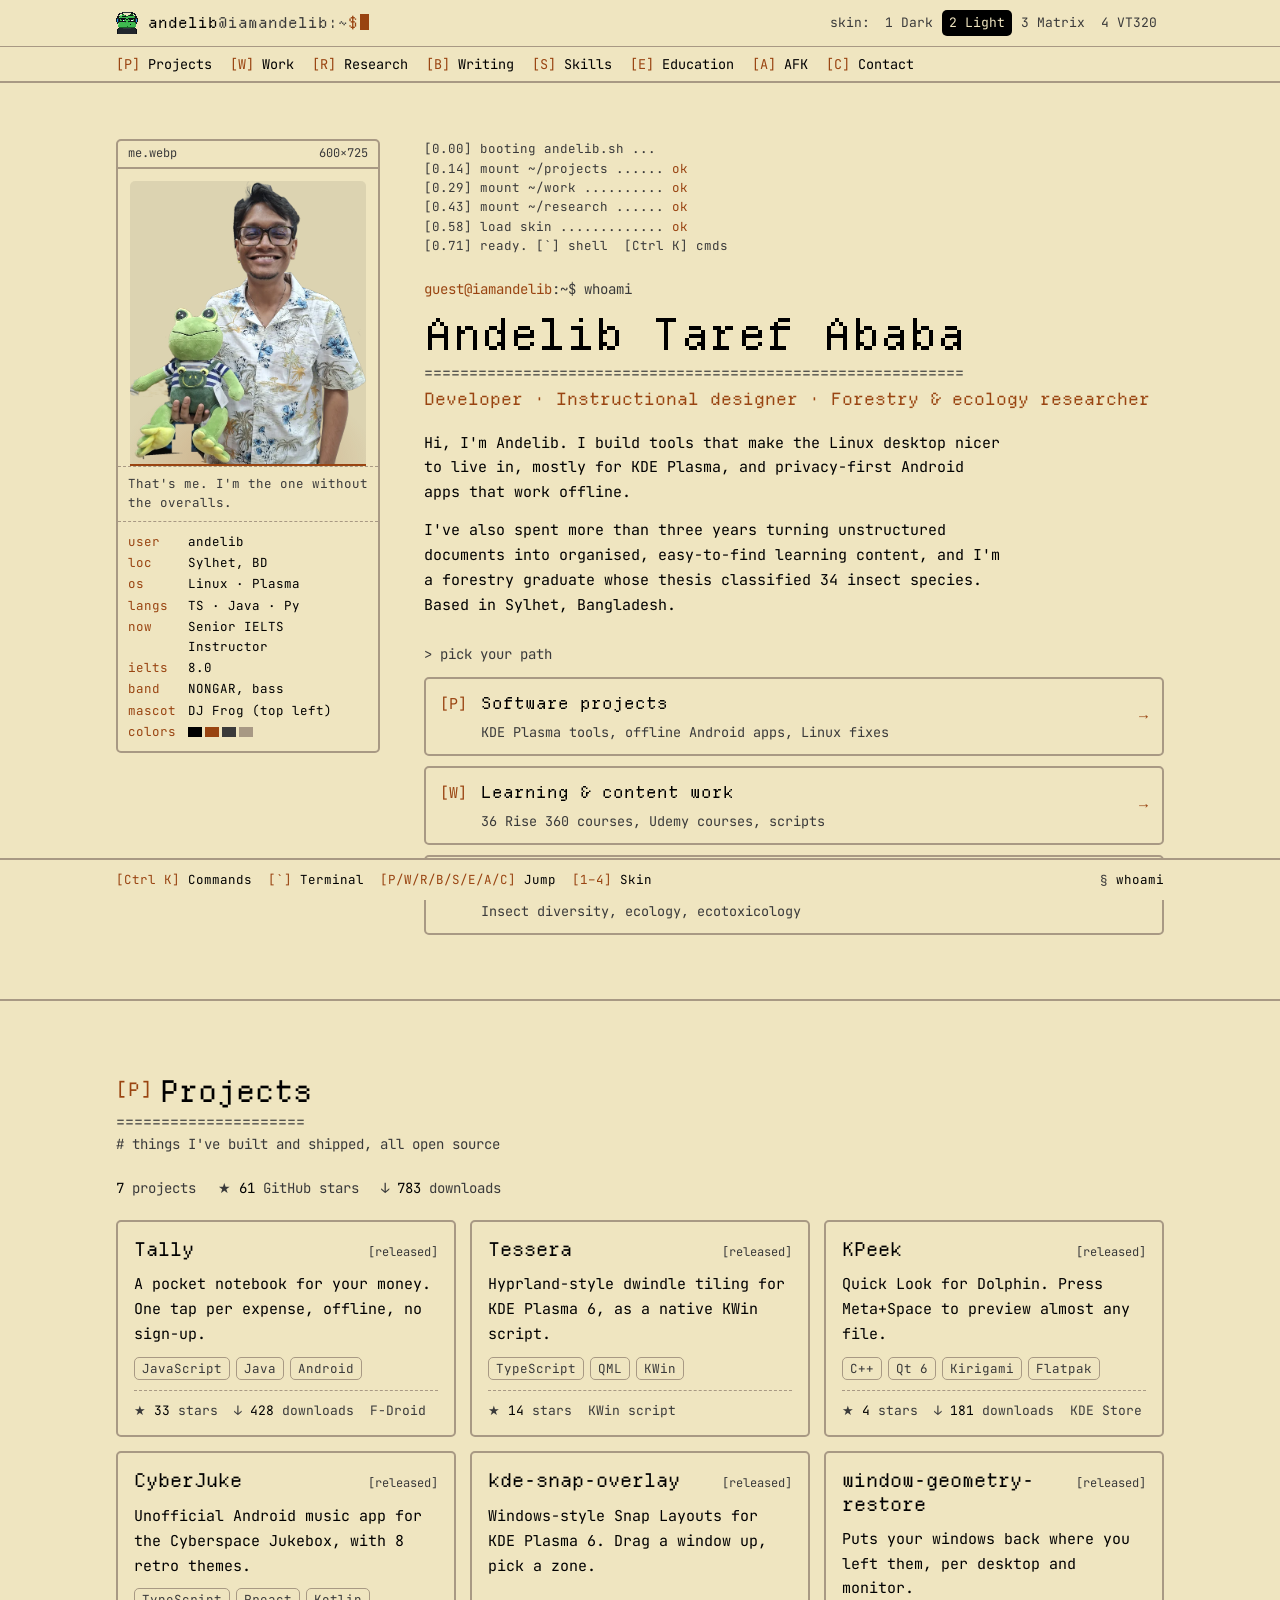
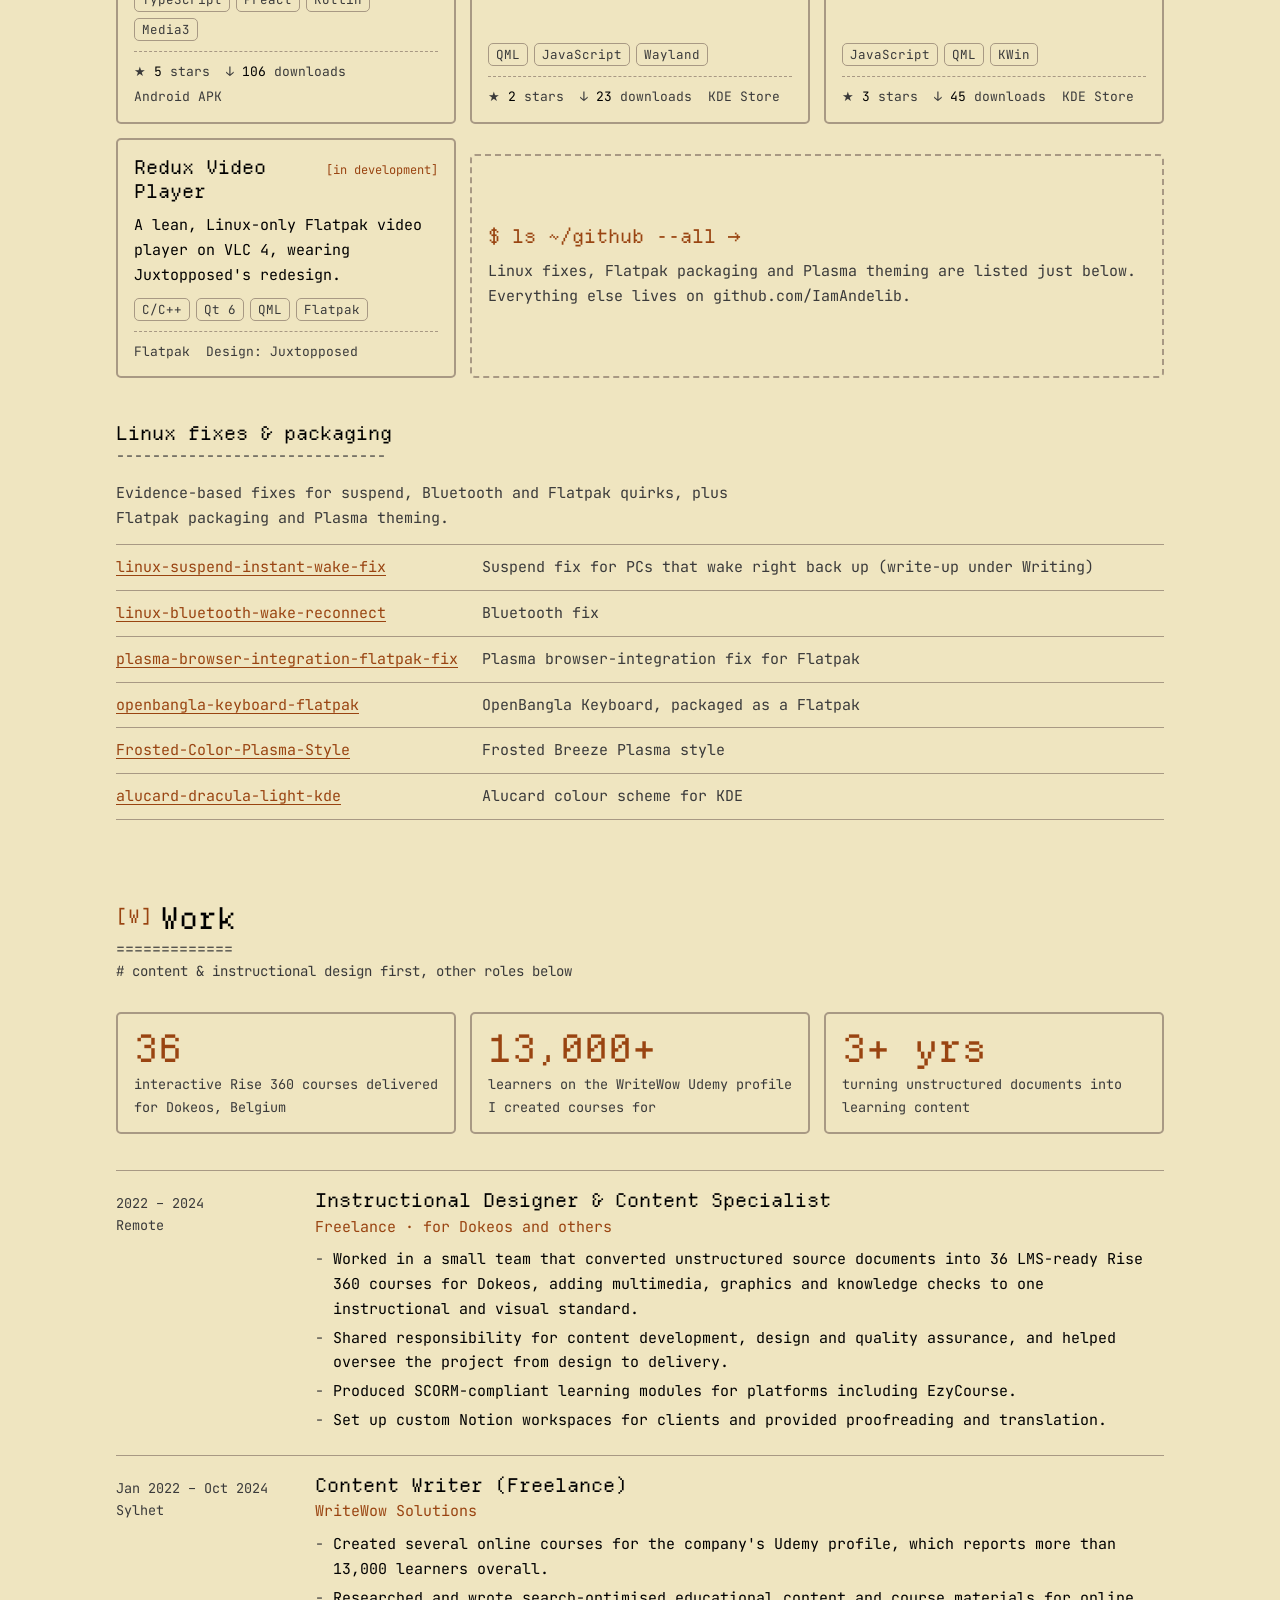
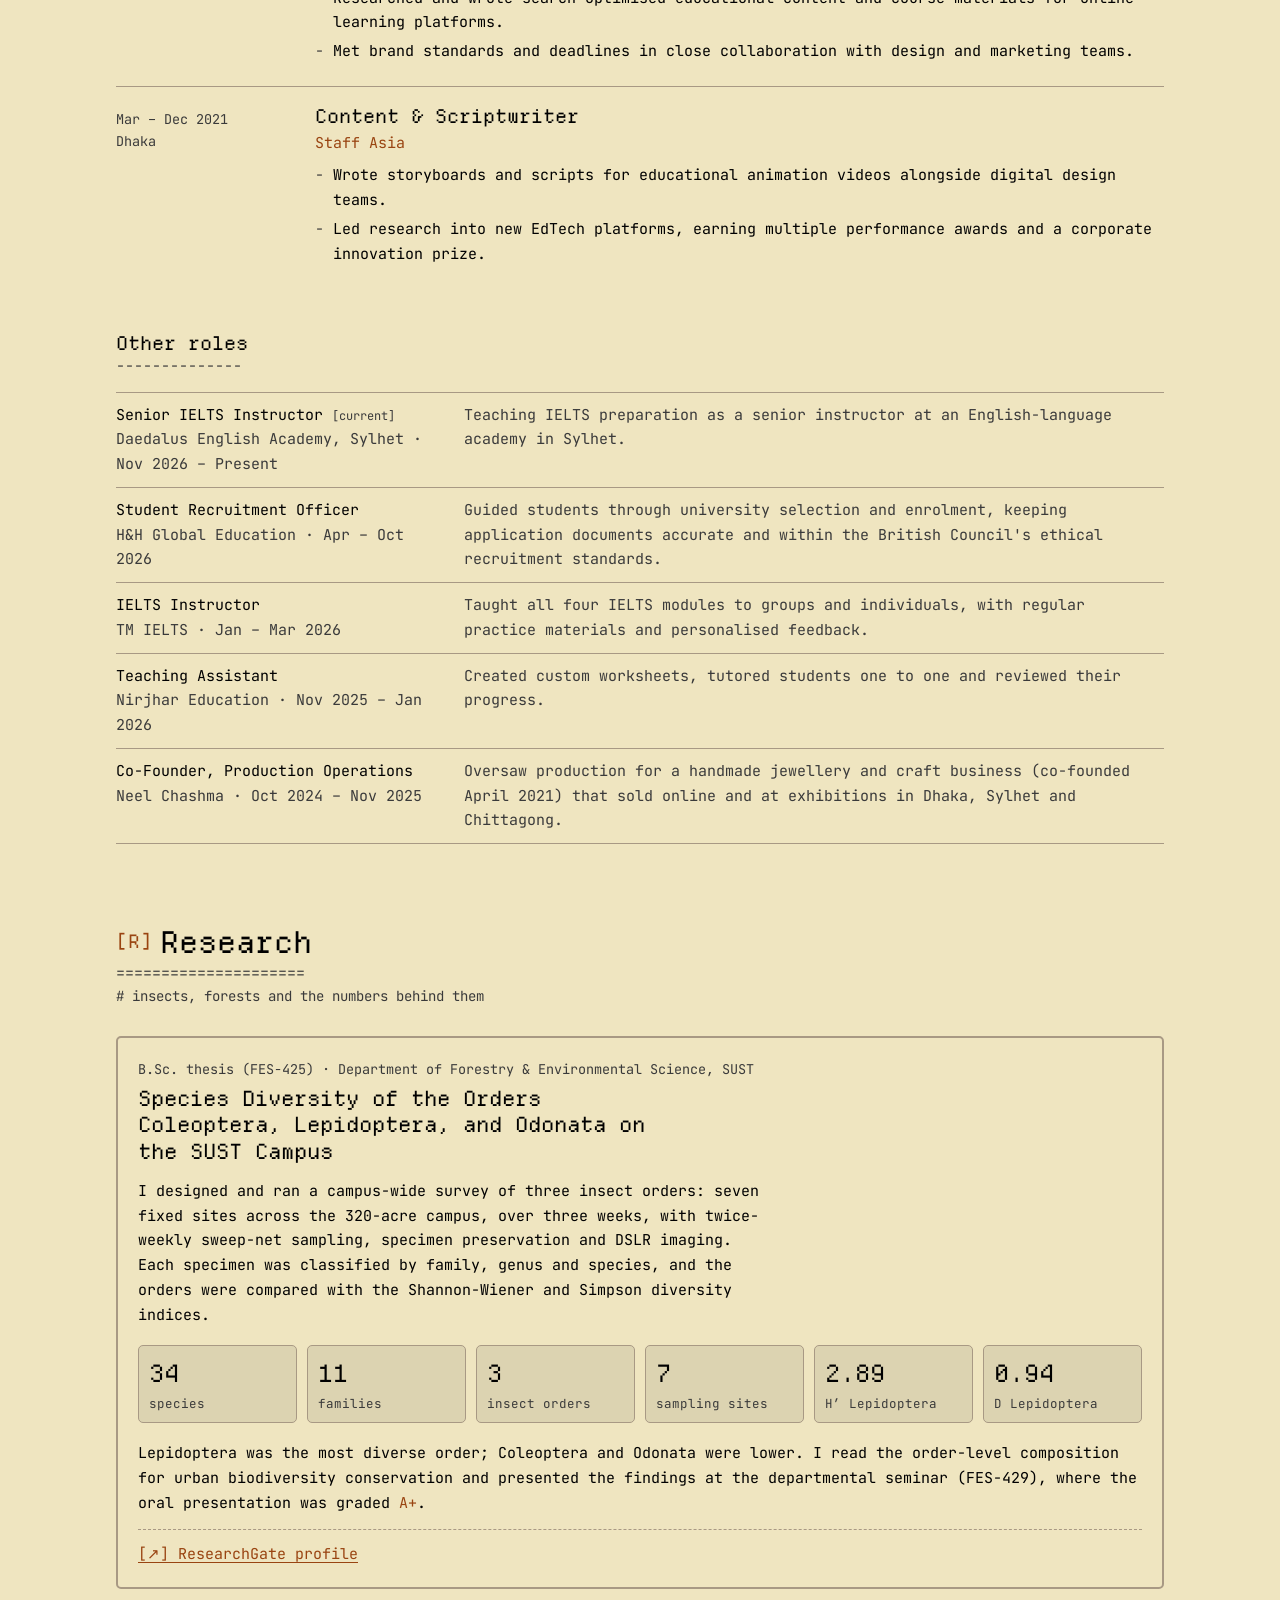
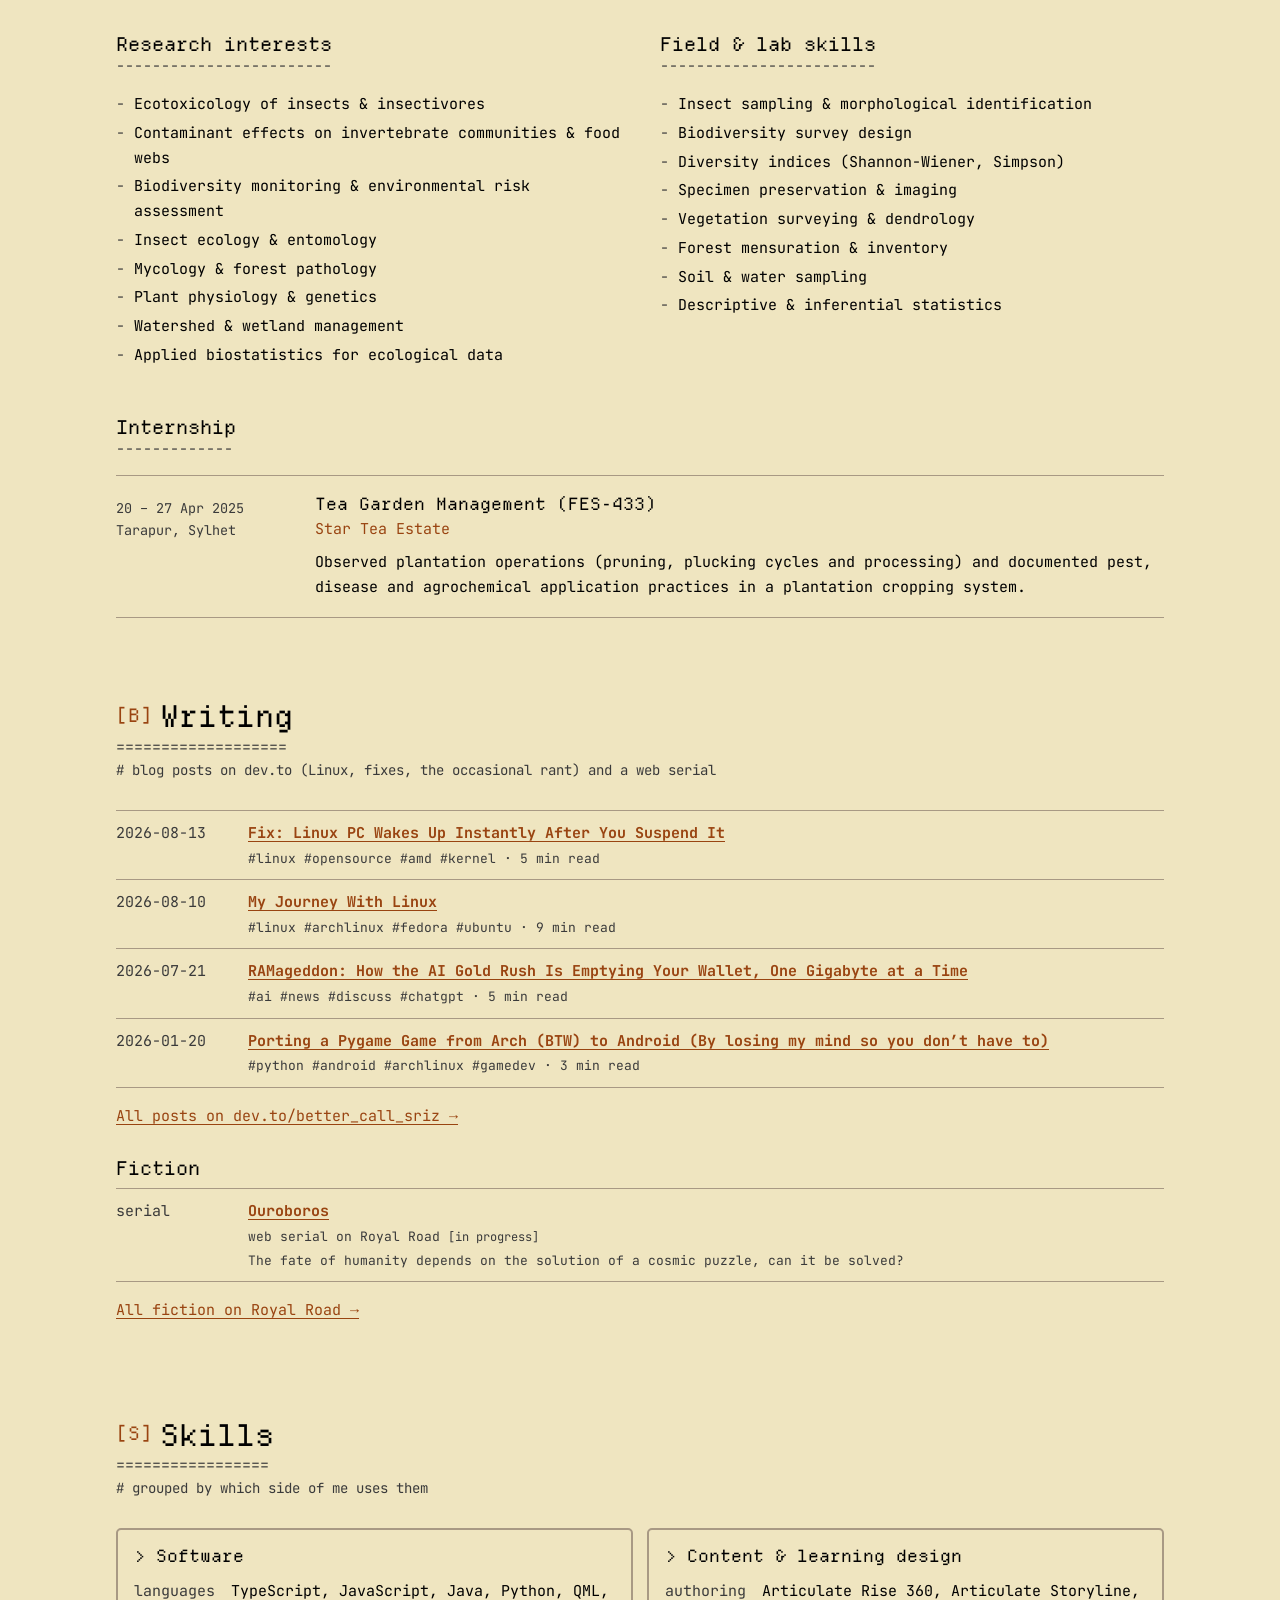
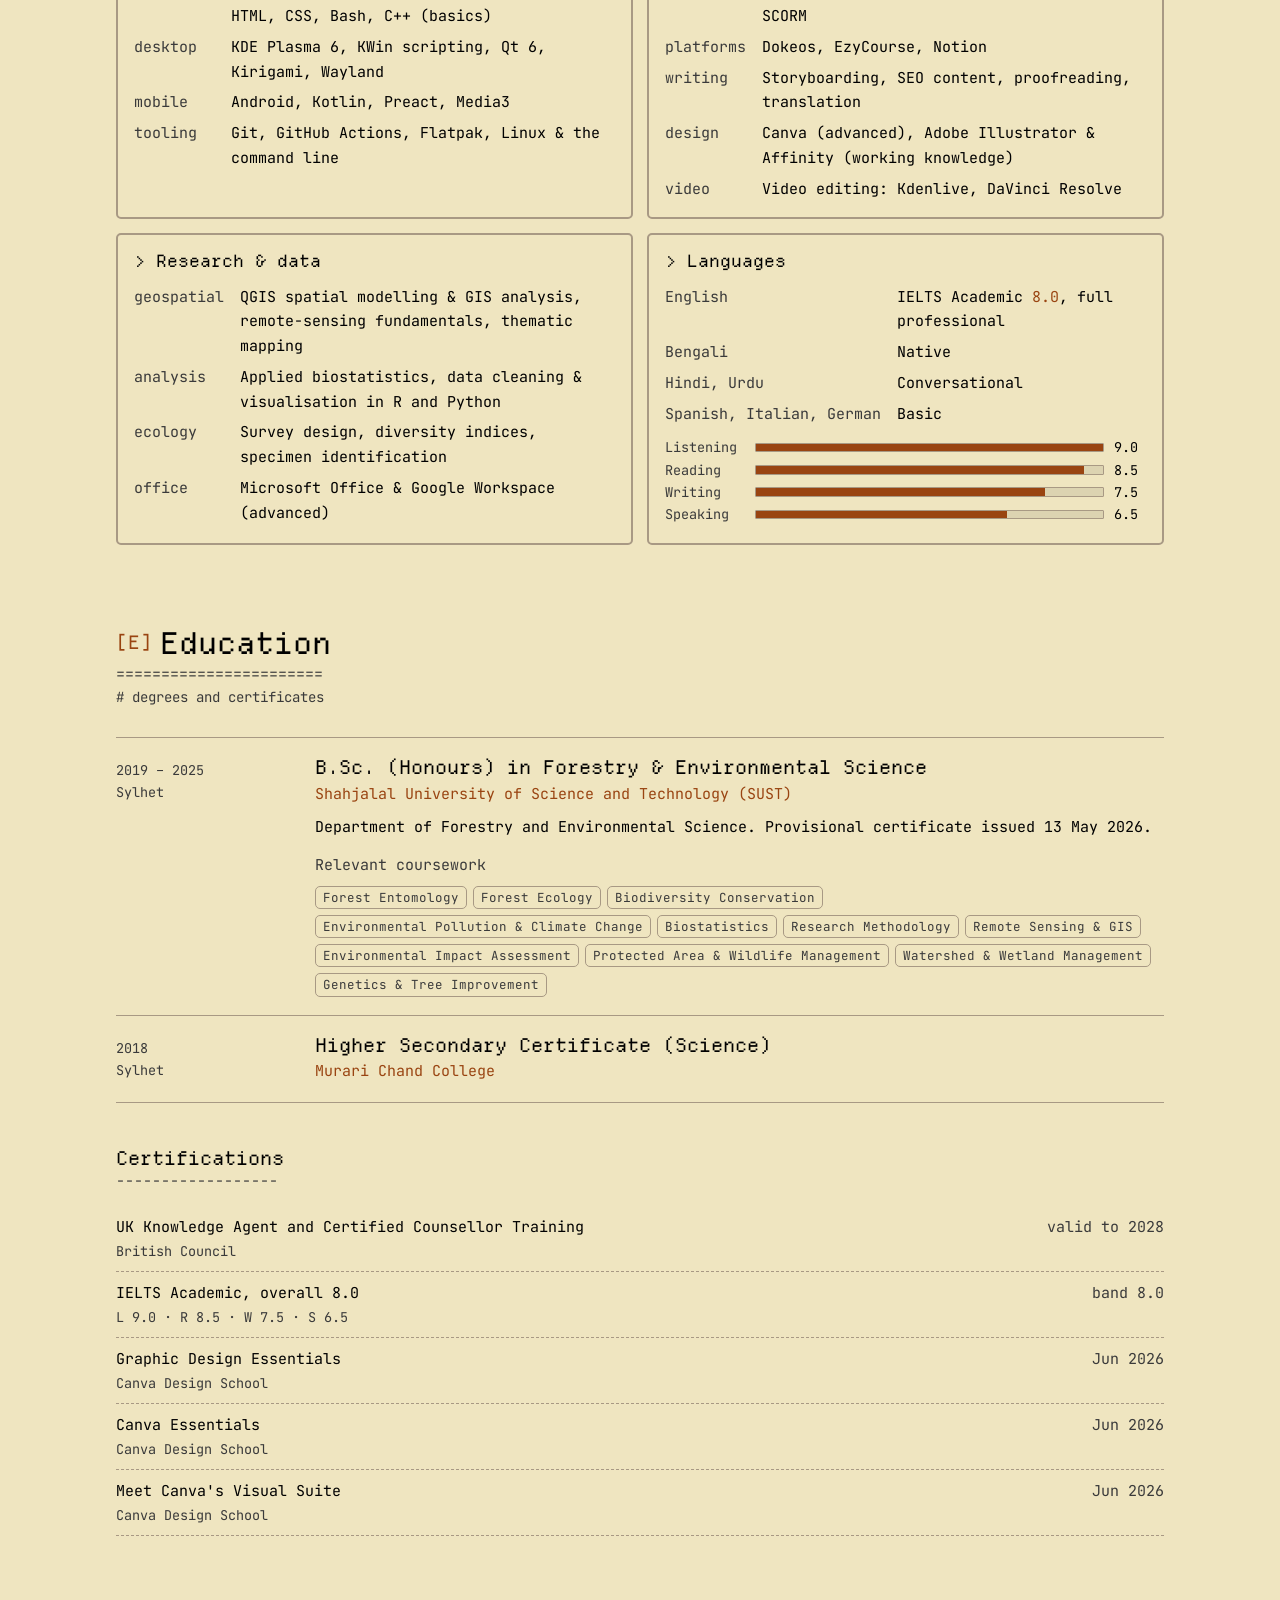
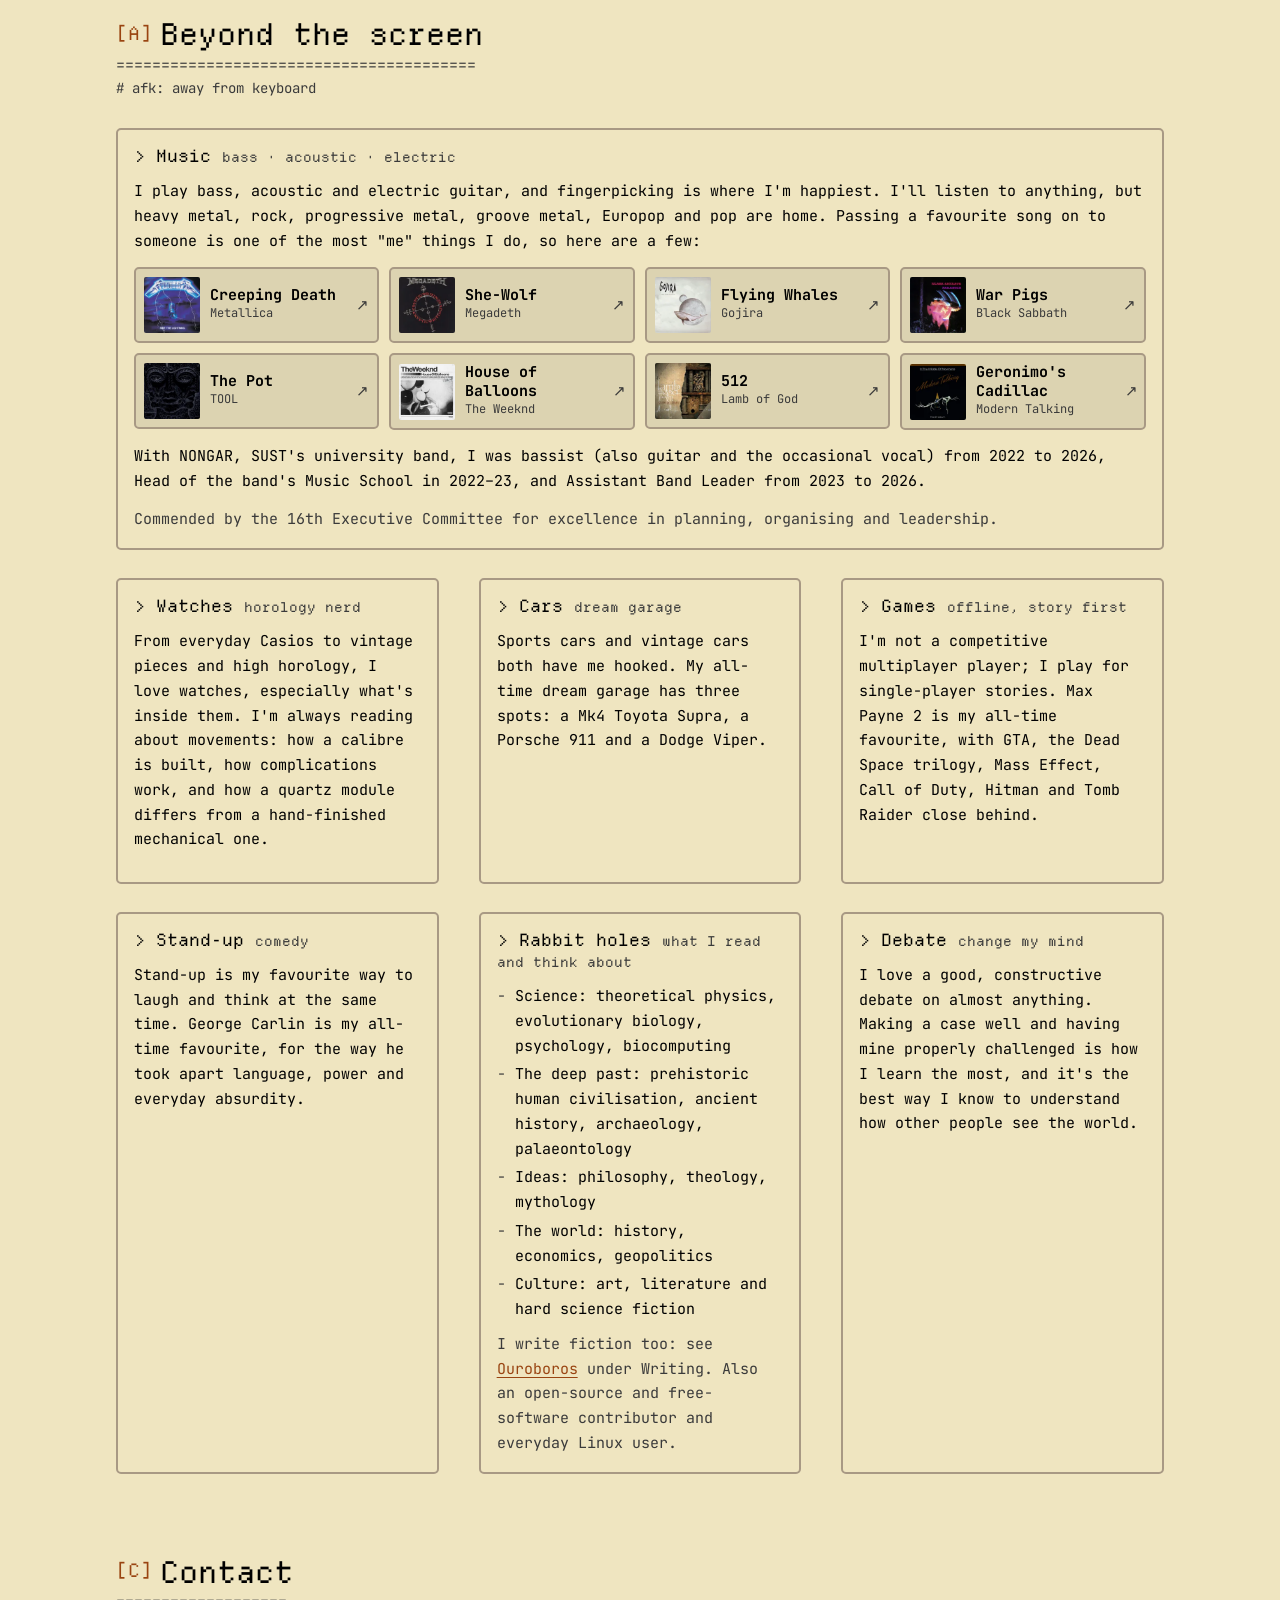
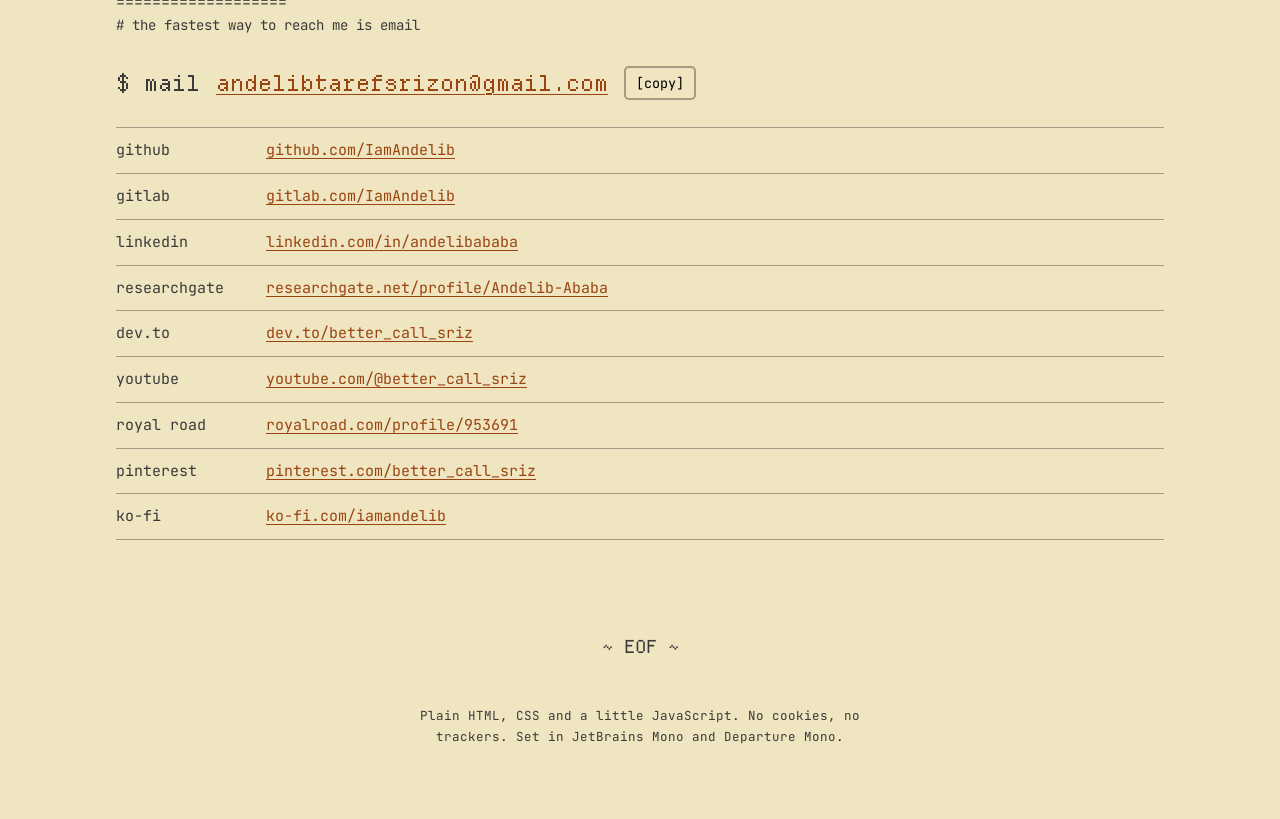
==== commit 12e339d2: "content: favourite genres, Spotify song cards and stand-up comedy Co-Authored-By: Claude Opus 5.5 <n" ====
--- a/index.html
+++ b/index.html
@@ -450,10 +450,20 @@
       <p class="sec-sub"># afk: away from keyboard</p>
     </header>
     <div class="cols">
-      <div class="group">
+      <div class="group wide">
         <h3>&gt; Music <span class="dim" style="font-size:.8em">bass · acoustic · electric</span></h3>
-        <p>I play bass, acoustic and electric guitar, and fingerpicking is where I'm happiest. I listen to every genre, and passing a favourite song on to someone is one of the most "me" things I do.</p>
-        <p>With NONGAR, SUST's university band, I was bassist (also guitar and the occasional vocal) from 2022 to 2026, Head of the band's Music School in 2022–23, and Assistant Band Leader from 2023 to 2026.</p>
+        <p>I play bass, acoustic and electric guitar, and fingerpicking is where I'm happiest. I'll listen to anything, but heavy metal, rock, progressive metal, groove metal, Europop and pop are home. Passing a favourite song on to someone is one of the most "me" things I do, so here are a few:</p>
+        <ul class="tracks" aria-label="Favourite songs on Spotify">
+          <li class="track"><a href="https://open.spotify.com/track/4q9QVIaLqjbcoqeCfM2zan" rel="noopener"><img src="img/music/creeping-death.webp" width="56" height="56" alt="" loading="lazy"><span><b>Creeping Death</b><small>Metallica</small></span><span class="sp" aria-hidden="true">↗</span></a></li>
+          <li class="track"><a href="https://open.spotify.com/track/5MhNgheI9IjDxQS5XQ3Ojo" rel="noopener"><img src="img/music/she-wolf.webp" width="56" height="56" alt="" loading="lazy"><span><b>She-Wolf</b><small>Megadeth</small></span><span class="sp" aria-hidden="true">↗</span></a></li>
+          <li class="track"><a href="https://open.spotify.com/track/5OjCsHeByDYEGxMrb1z8KQ" rel="noopener"><img src="img/music/flying-whales.webp" width="56" height="56" alt="" loading="lazy"><span><b>Flying Whales</b><small>Gojira</small></span><span class="sp" aria-hidden="true">↗</span></a></li>
+          <li class="track"><a href="https://open.spotify.com/track/2rd9ETlulTbz6BYZcdvIE1" rel="noopener"><img src="img/music/war-pigs.webp" width="56" height="56" alt="" loading="lazy"><span><b>War Pigs</b><small>Black Sabbath</small></span><span class="sp" aria-hidden="true">↗</span></a></li>
+          <li class="track"><a href="https://open.spotify.com/track/1lATXTBJDHwawvT1UfxWu3" rel="noopener"><img src="img/music/the-pot.webp" width="56" height="56" alt="" loading="lazy"><span><b>The Pot</b><small>TOOL</small></span><span class="sp" aria-hidden="true">↗</span></a></li>
+          <li class="track"><a href="https://open.spotify.com/track/2M8Ynf4OqPjox2DqhRjUIP" rel="noopener"><img src="img/music/house-of-balloons.webp" width="56" height="56" alt="" loading="lazy"><span><b>House of Balloons</b><small>The Weeknd</small></span><span class="sp" aria-hidden="true">↗</span></a></li>
+          <li class="track"><a href="https://open.spotify.com/track/70niQdMwgWGZbqLIj7kddH" rel="noopener"><img src="img/music/512.webp" width="56" height="56" alt="" loading="lazy"><span><b>512</b><small>Lamb of God</small></span><span class="sp" aria-hidden="true">↗</span></a></li>
+          <li class="track"><a href="https://open.spotify.com/track/5burXYqqO8z0GEnltThZKw" rel="noopener"><img src="img/music/geronimos-cadillac.webp" width="56" height="56" alt="" loading="lazy"><span><b>Geronimo&#x27;s Cadillac</b><small>Modern Talking</small></span><span class="sp" aria-hidden="true">↗</span></a></li>
+        </ul>
+        <p style="margin-top:14px">With NONGAR, SUST's university band, I was bassist (also guitar and the occasional vocal) from 2022 to 2026, Head of the band's Music School in 2022–23, and Assistant Band Leader from 2023 to 2026.</p>
         <p style="margin:0" class="dim">Commended by the 16th Executive Committee for excellence in planning, organising and leadership.</p>
       </div>
       <div class="group">
@@ -467,6 +477,10 @@
       <div class="group">
         <h3>&gt; Games <span class="dim" style="font-size:.8em">offline, story first</span></h3>
         <p>I'm not a competitive multiplayer player; I play for single-player stories. Max Payne 2 is my all-time favourite, with GTA, the Dead Space trilogy, Mass Effect, Call of Duty, Hitman and Tomb Raider close behind.</p>
+      </div>
+      <div class="group">
+        <h3>&gt; Stand-up <span class="dim" style="font-size:.8em">comedy</span></h3>
+        <p>Stand-up is my favourite way to laugh and think at the same time. George Carlin is my all-time favourite, for the way he took apart language, power and everyday absurdity.</p>
       </div>
       <div class="group">
         <h3>&gt; Rabbit holes <span class="dim" style="font-size:.8em">what I read and think about</span></h3>
--- a/css/site.css
+++ b/css/site.css
@@ -320,3 +320,17 @@
   #rain,#rain.on{display:none!important}
 }
 .fiction-h{margin:28px 0 8px}
+
+/* favourite songs (Beyond the screen → Music) */
+.group.wide{grid-column:1/-1}
+.tracks{list-style:none;margin:12px 0 0;padding:0;display:grid;grid-template-columns:repeat(auto-fill,minmax(min(230px,100%),1fr));gap:10px}
+.track a{display:flex;align-items:center;gap:10px;padding:8px;border:var(--bw) solid var(--border);border-radius:var(--radius);background:var(--surface);color:var(--fg);text-decoration:none;min-width:0}
+.track a:hover,.track a:focus-visible{border-color:var(--accent)}
+.track img{width:56px;height:56px;flex:none;border-radius:2px;background:var(--border)}
+.track span{min-width:0}
+.track b{display:block;font-weight:700;line-height:1.25;overflow-wrap:anywhere}
+.track small{display:block;color:var(--dim);font-size:12px}
+.track .sp{margin-left:auto;color:var(--dim)}
+.track a:hover .sp,.track a:focus-visible .sp{color:var(--accent)}
+[data-skin="vt320"] .track img{filter:url(#crt-vt320)}
+[data-skin="matrix"] .track img{filter:url(#crt-matrix)}
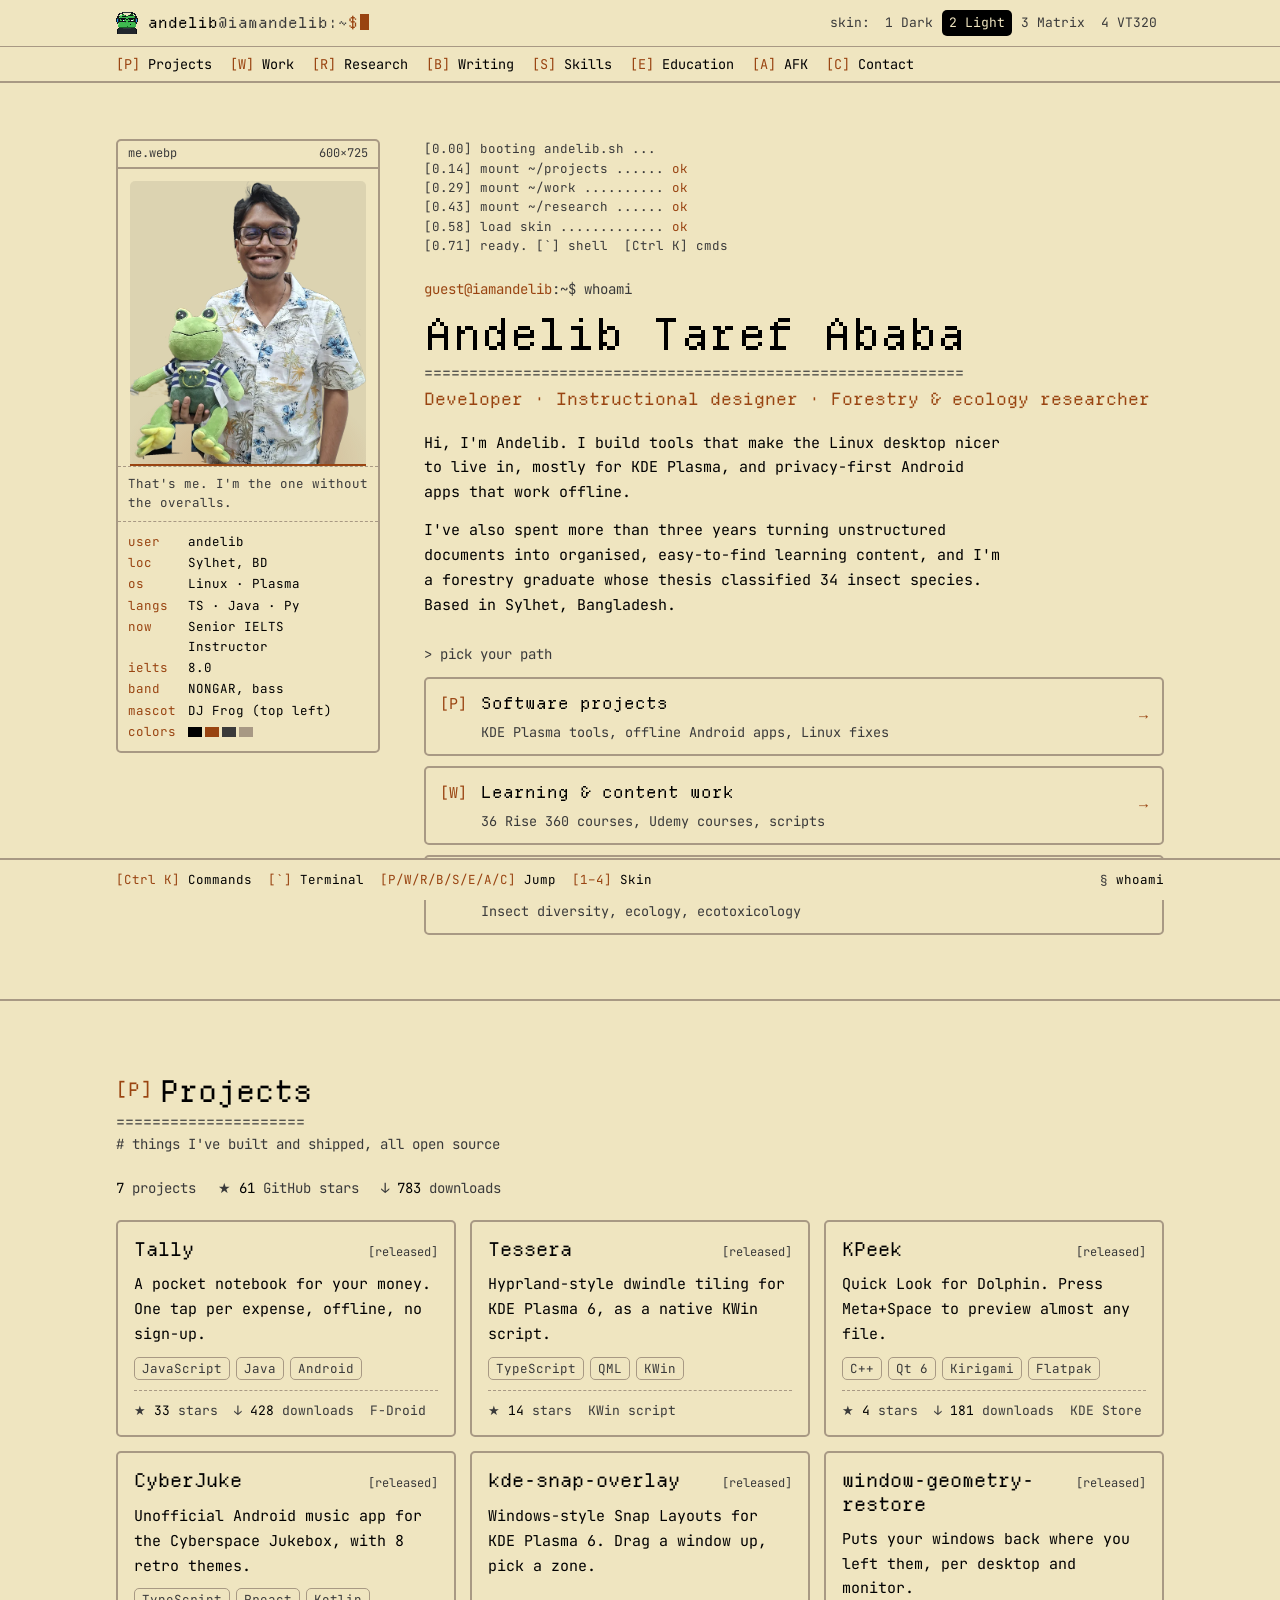
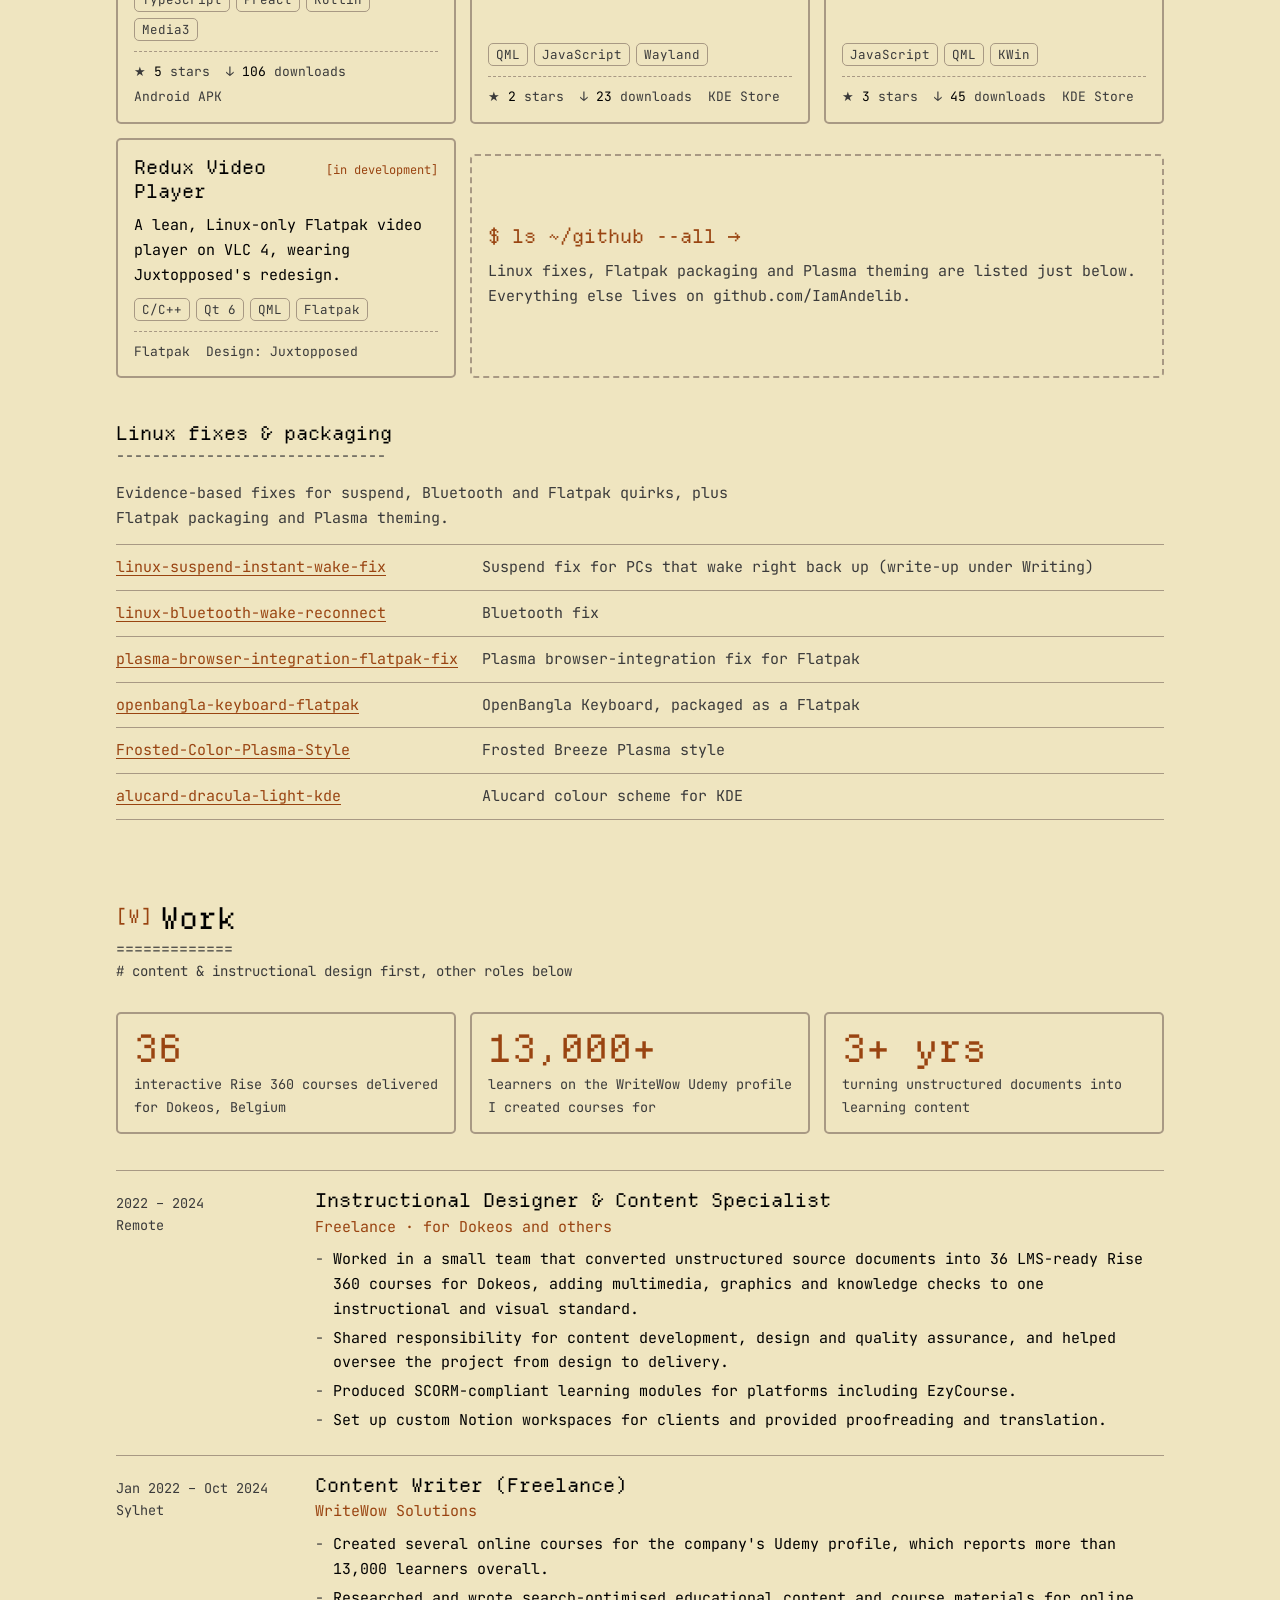
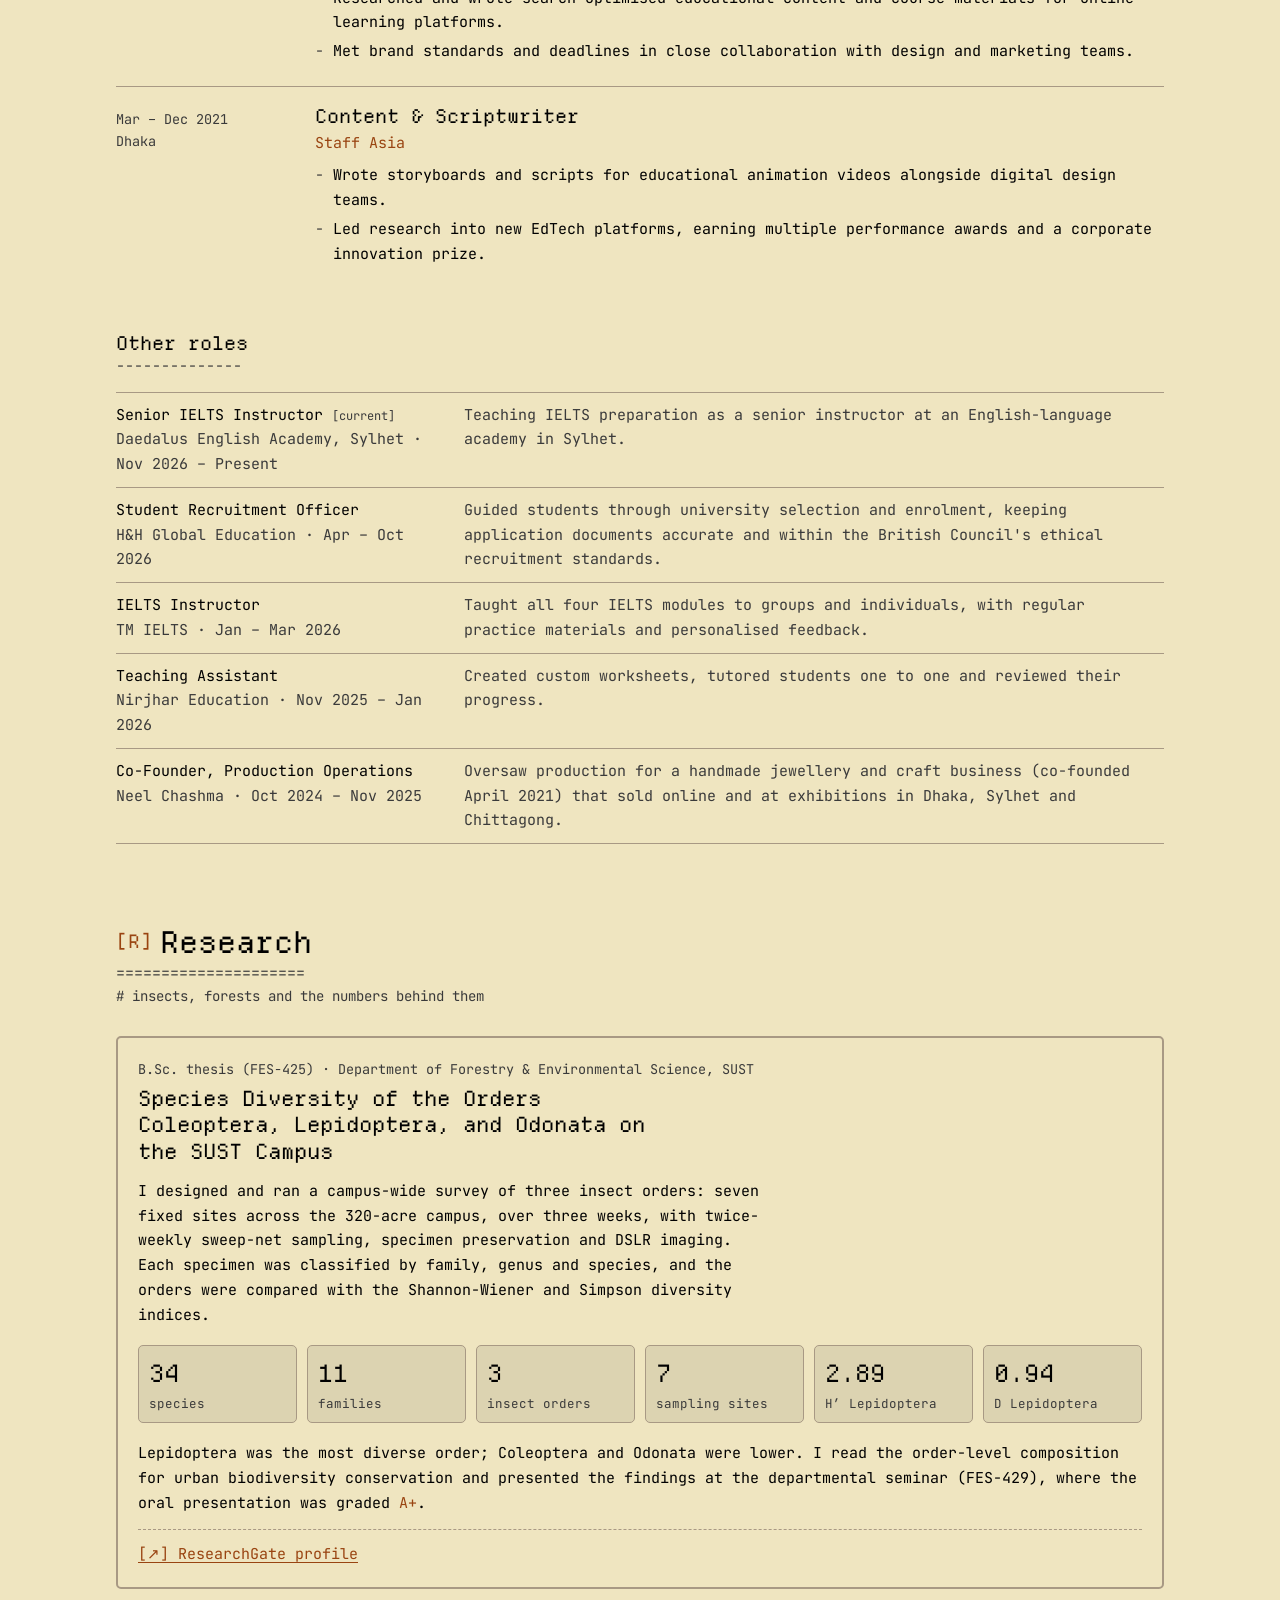
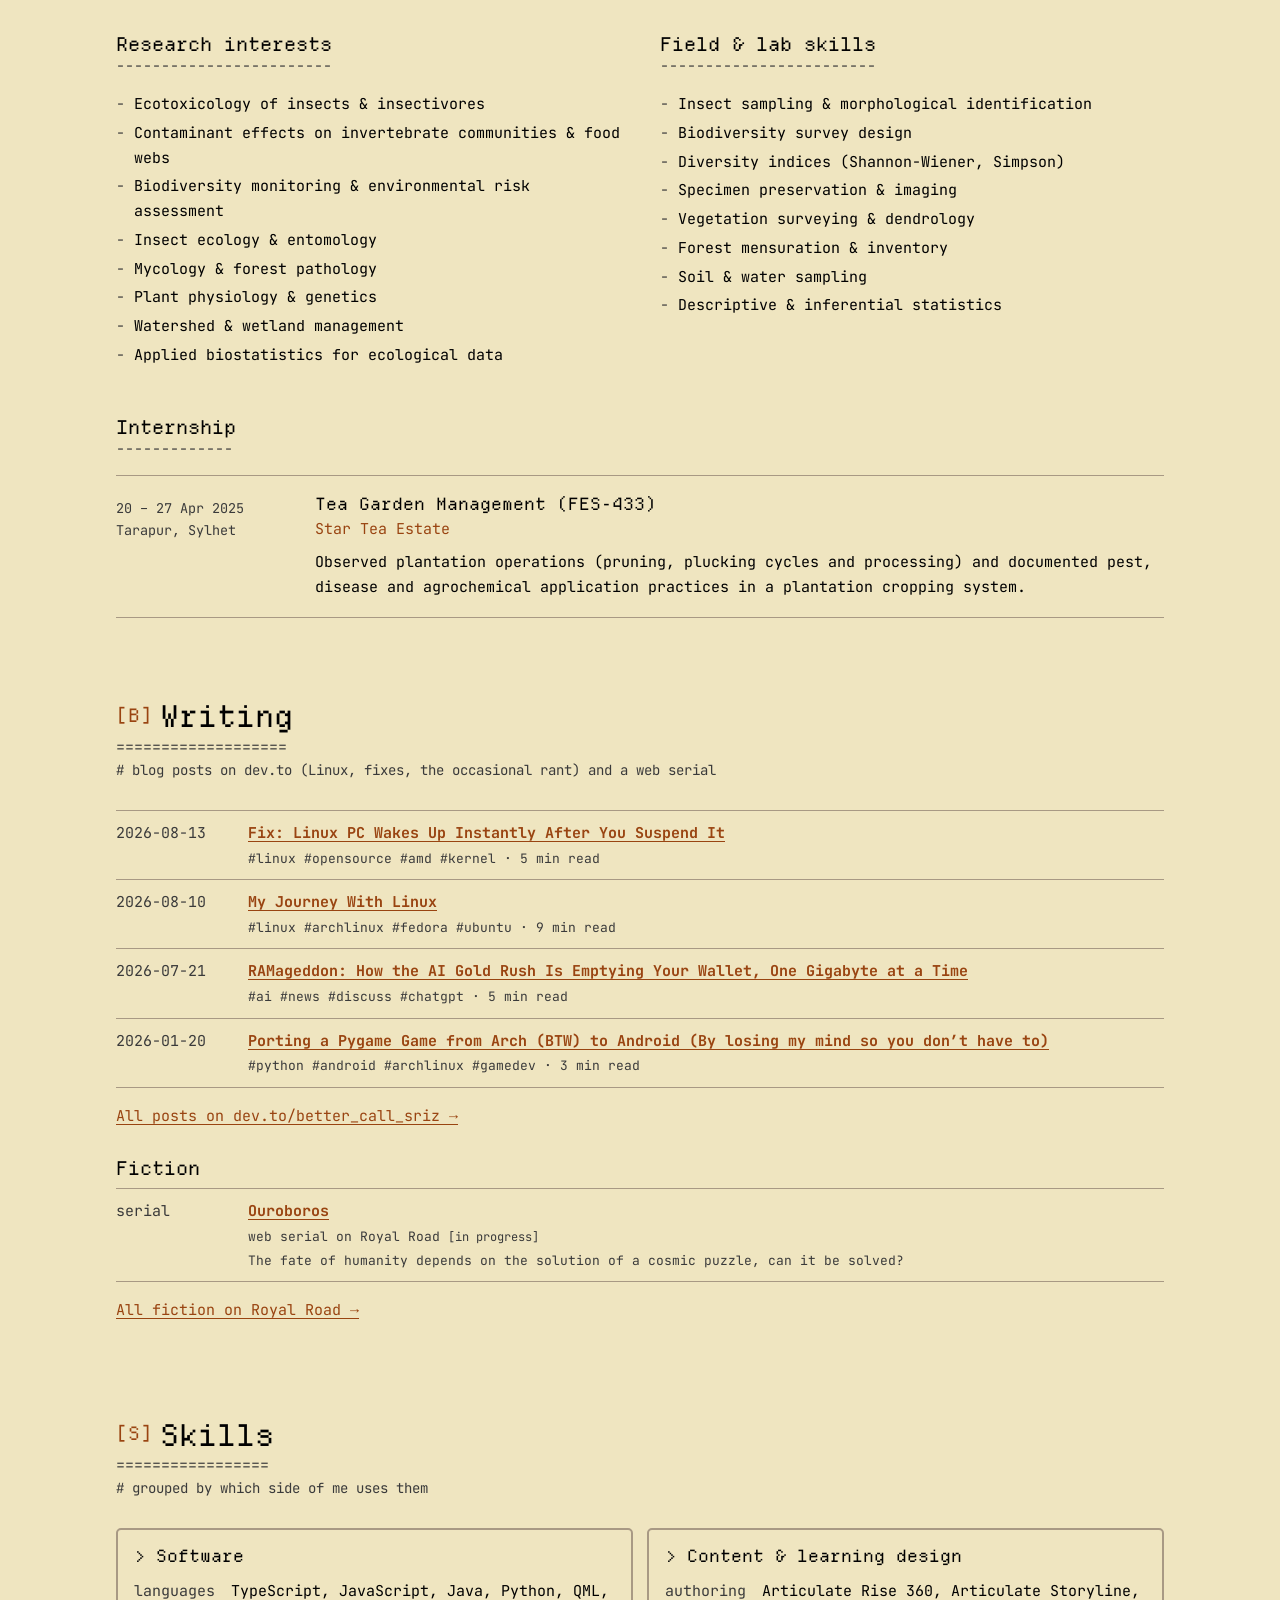
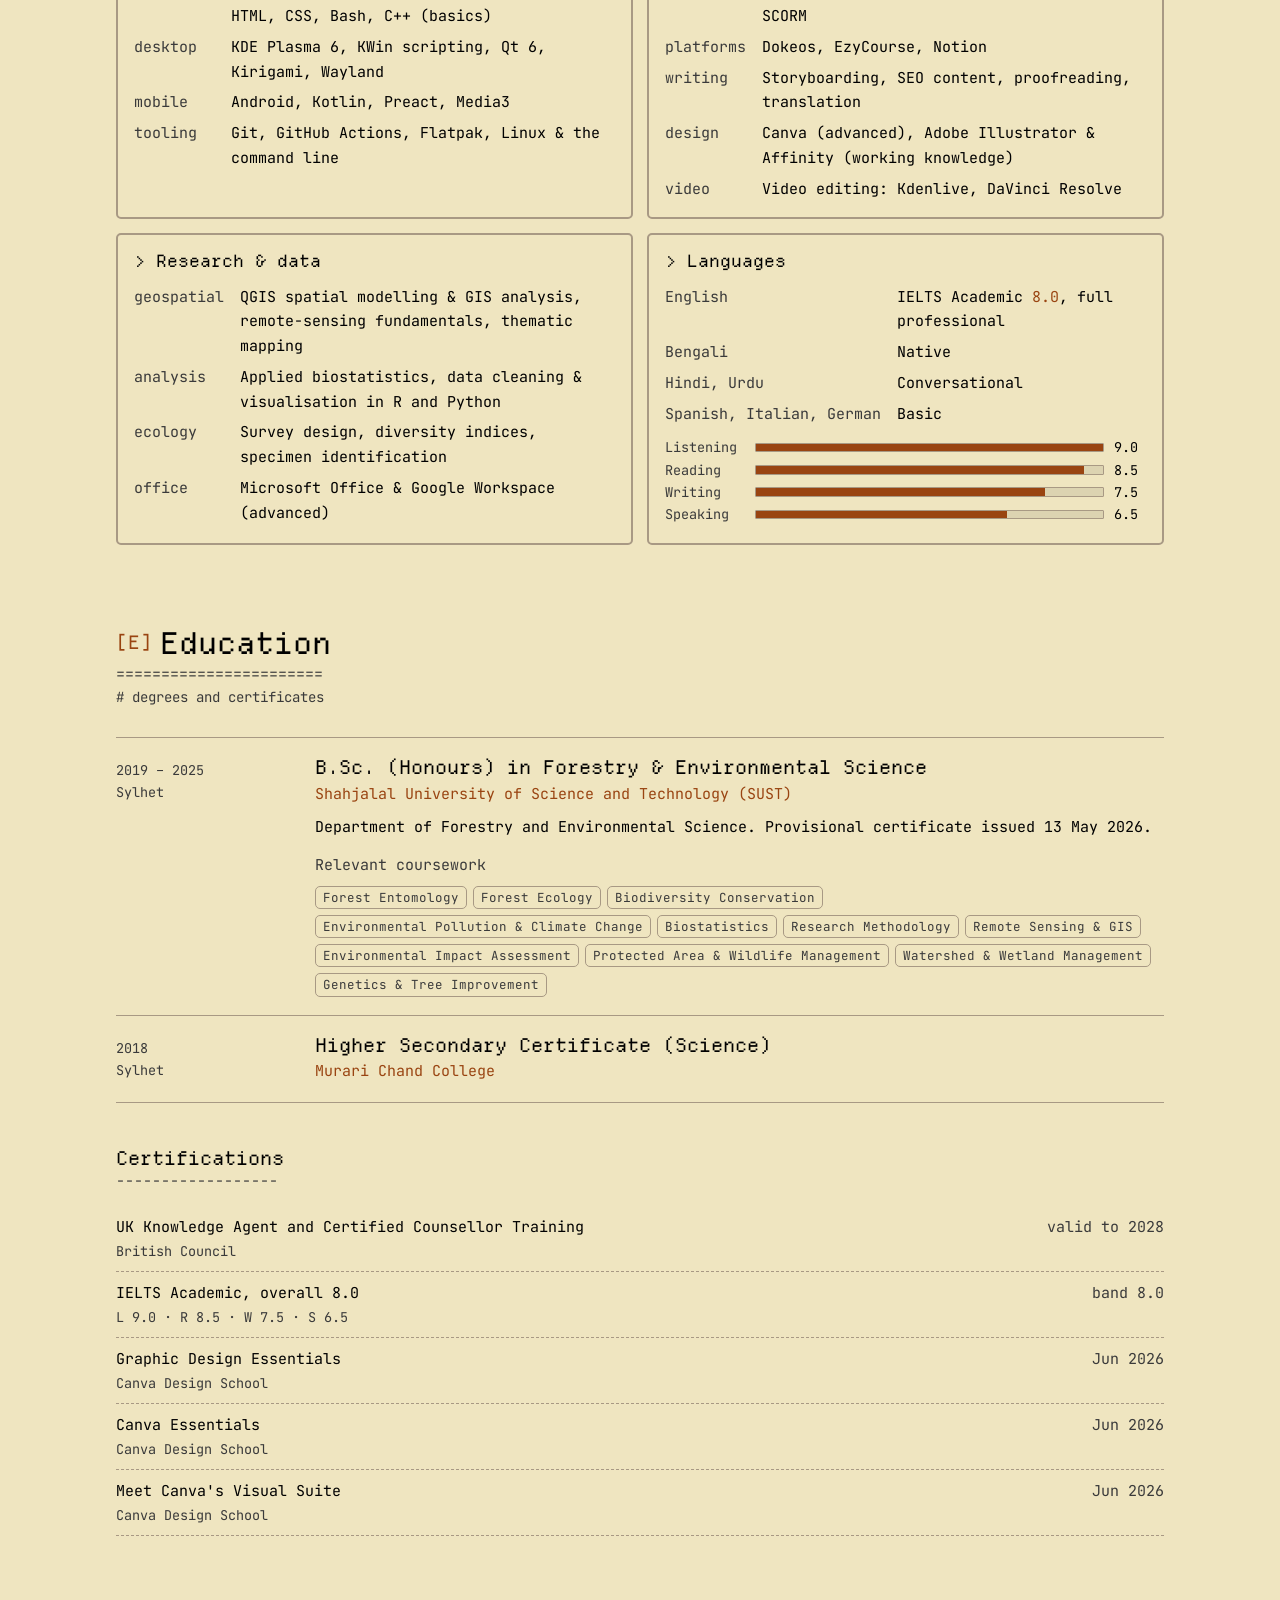
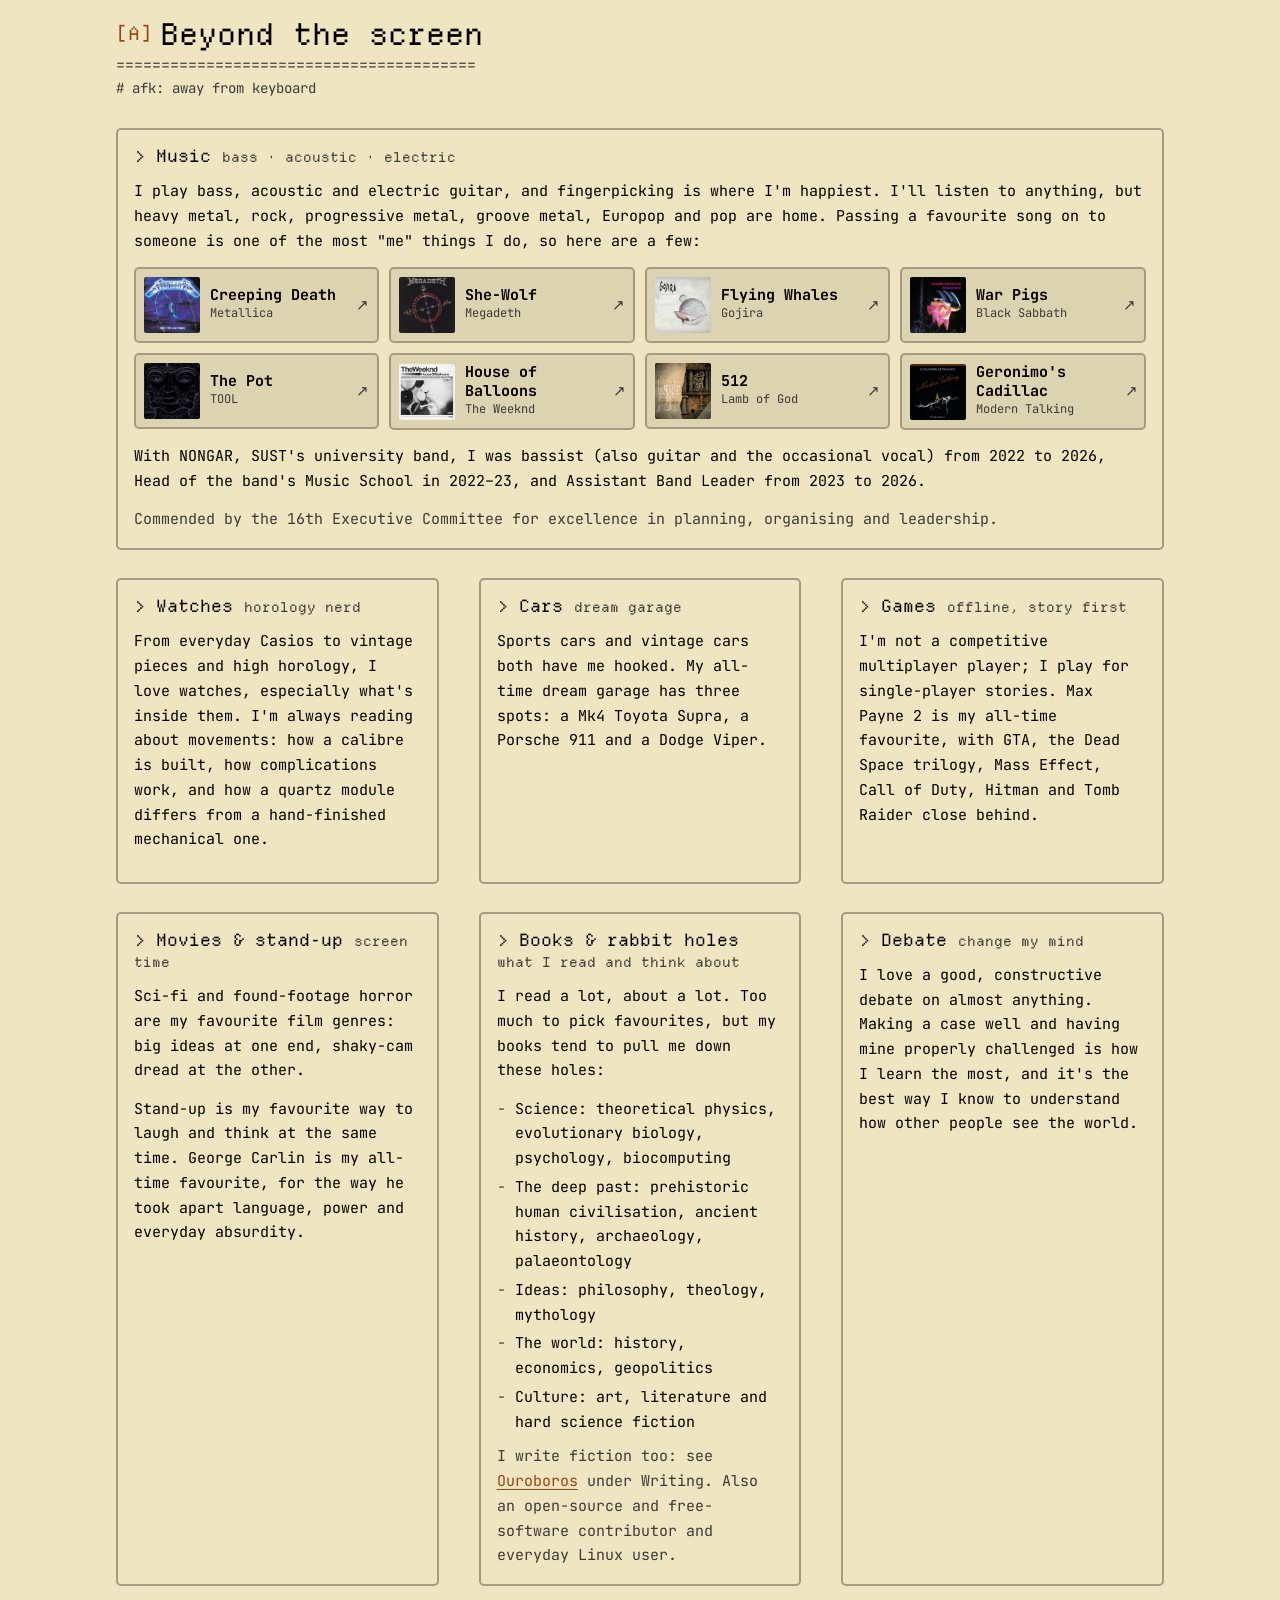
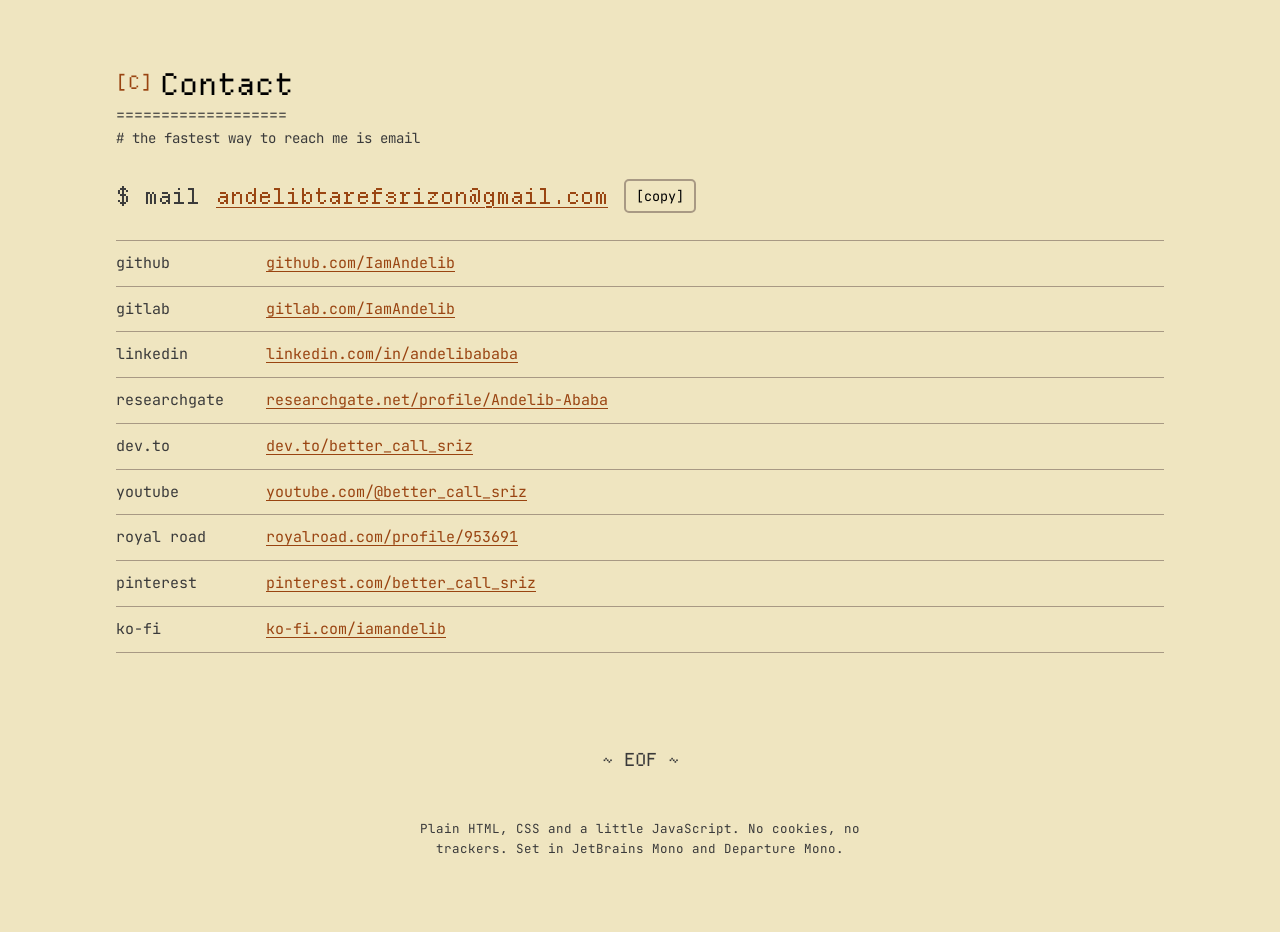
==== commit fdeed459: "content: movies (sci-fi, found-footage horror) and books Co-Authored-By: Claude Opus 5.5 <noreply@an" ====
--- a/index.html
+++ b/index.html
@@ -479,11 +479,13 @@
         <p>I'm not a competitive multiplayer player; I play for single-player stories. Max Payne 2 is my all-time favourite, with GTA, the Dead Space trilogy, Mass Effect, Call of Duty, Hitman and Tomb Raider close behind.</p>
       </div>
       <div class="group">
-        <h3>&gt; Stand-up <span class="dim" style="font-size:.8em">comedy</span></h3>
-        <p>Stand-up is my favourite way to laugh and think at the same time. George Carlin is my all-time favourite, for the way he took apart language, power and everyday absurdity.</p>
-      </div>
-      <div class="group">
-        <h3>&gt; Rabbit holes <span class="dim" style="font-size:.8em">what I read and think about</span></h3>
+        <h3>&gt; Movies &amp; stand-up <span class="dim" style="font-size:.8em">screen time</span></h3>
+        <p>Sci-fi and found-footage horror are my favourite film genres: big ideas at one end, shaky-cam dread at the other.</p>
+        <p style="margin:0">Stand-up is my favourite way to laugh and think at the same time. George Carlin is my all-time favourite, for the way he took apart language, power and everyday absurdity.</p>
+      </div>
+      <div class="group">
+        <h3>&gt; Books &amp; rabbit holes <span class="dim" style="font-size:.8em">what I read and think about</span></h3>
+        <p>I read a lot, about a lot. Too much to pick favourites, but my books tend to pull me down these holes:</p>
         <ul class="dash">
           <li>Science: theoretical physics, evolutionary biology, psychology, biocomputing</li>
           <li>The deep past: prehistoric human civilisation, ancient history, archaeology, palaeontology</li>
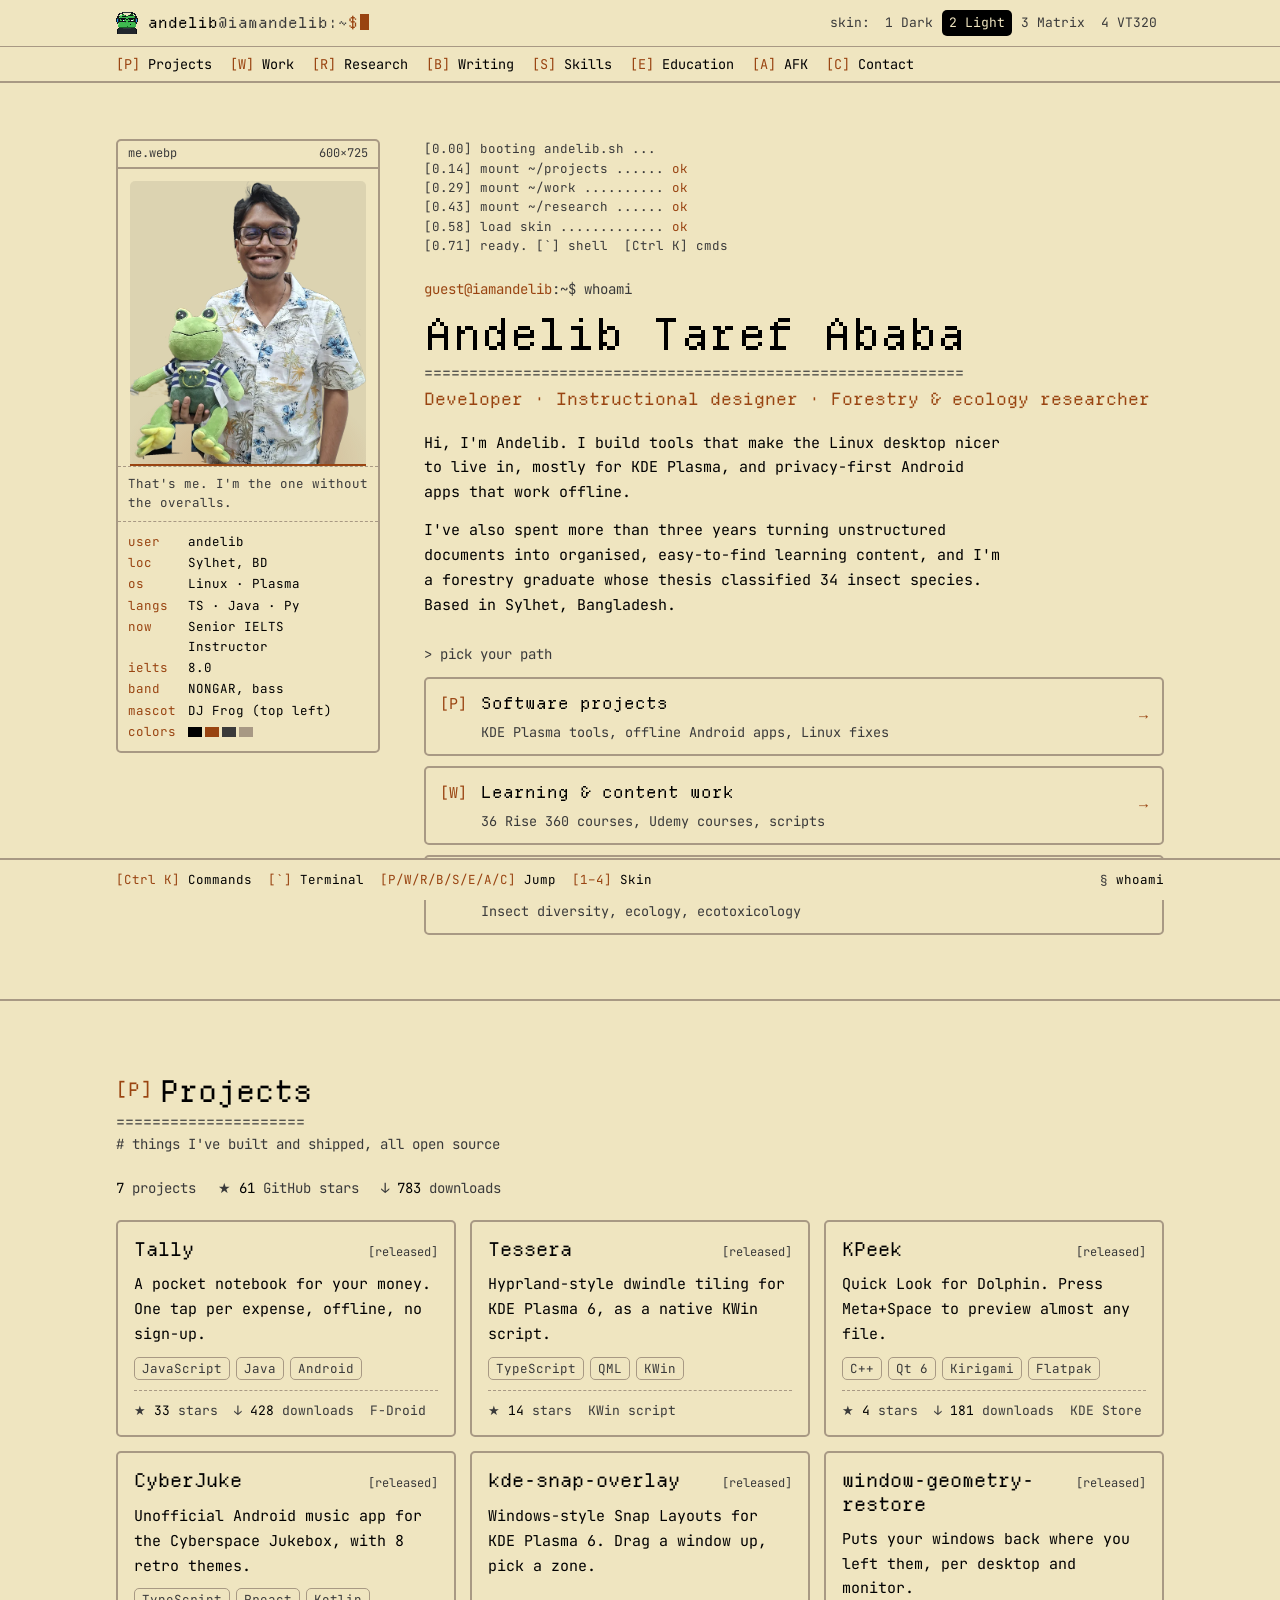
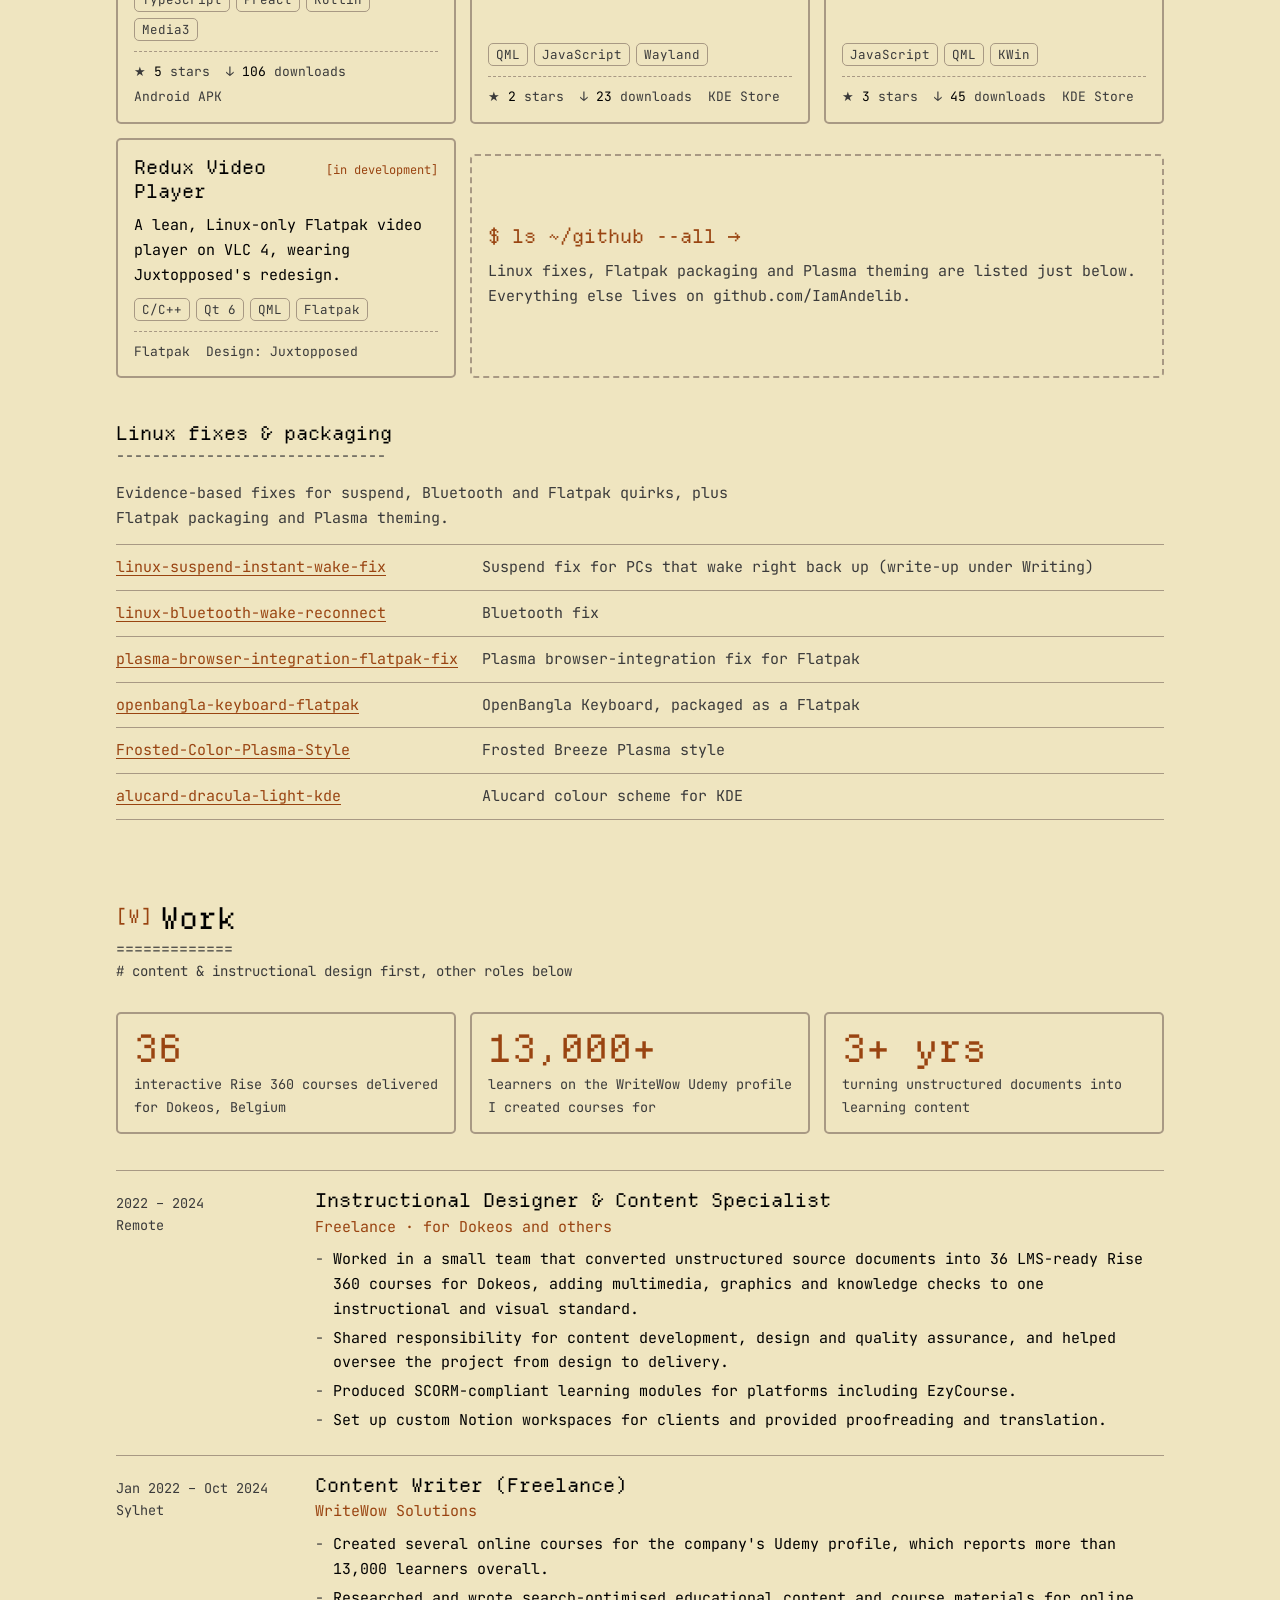
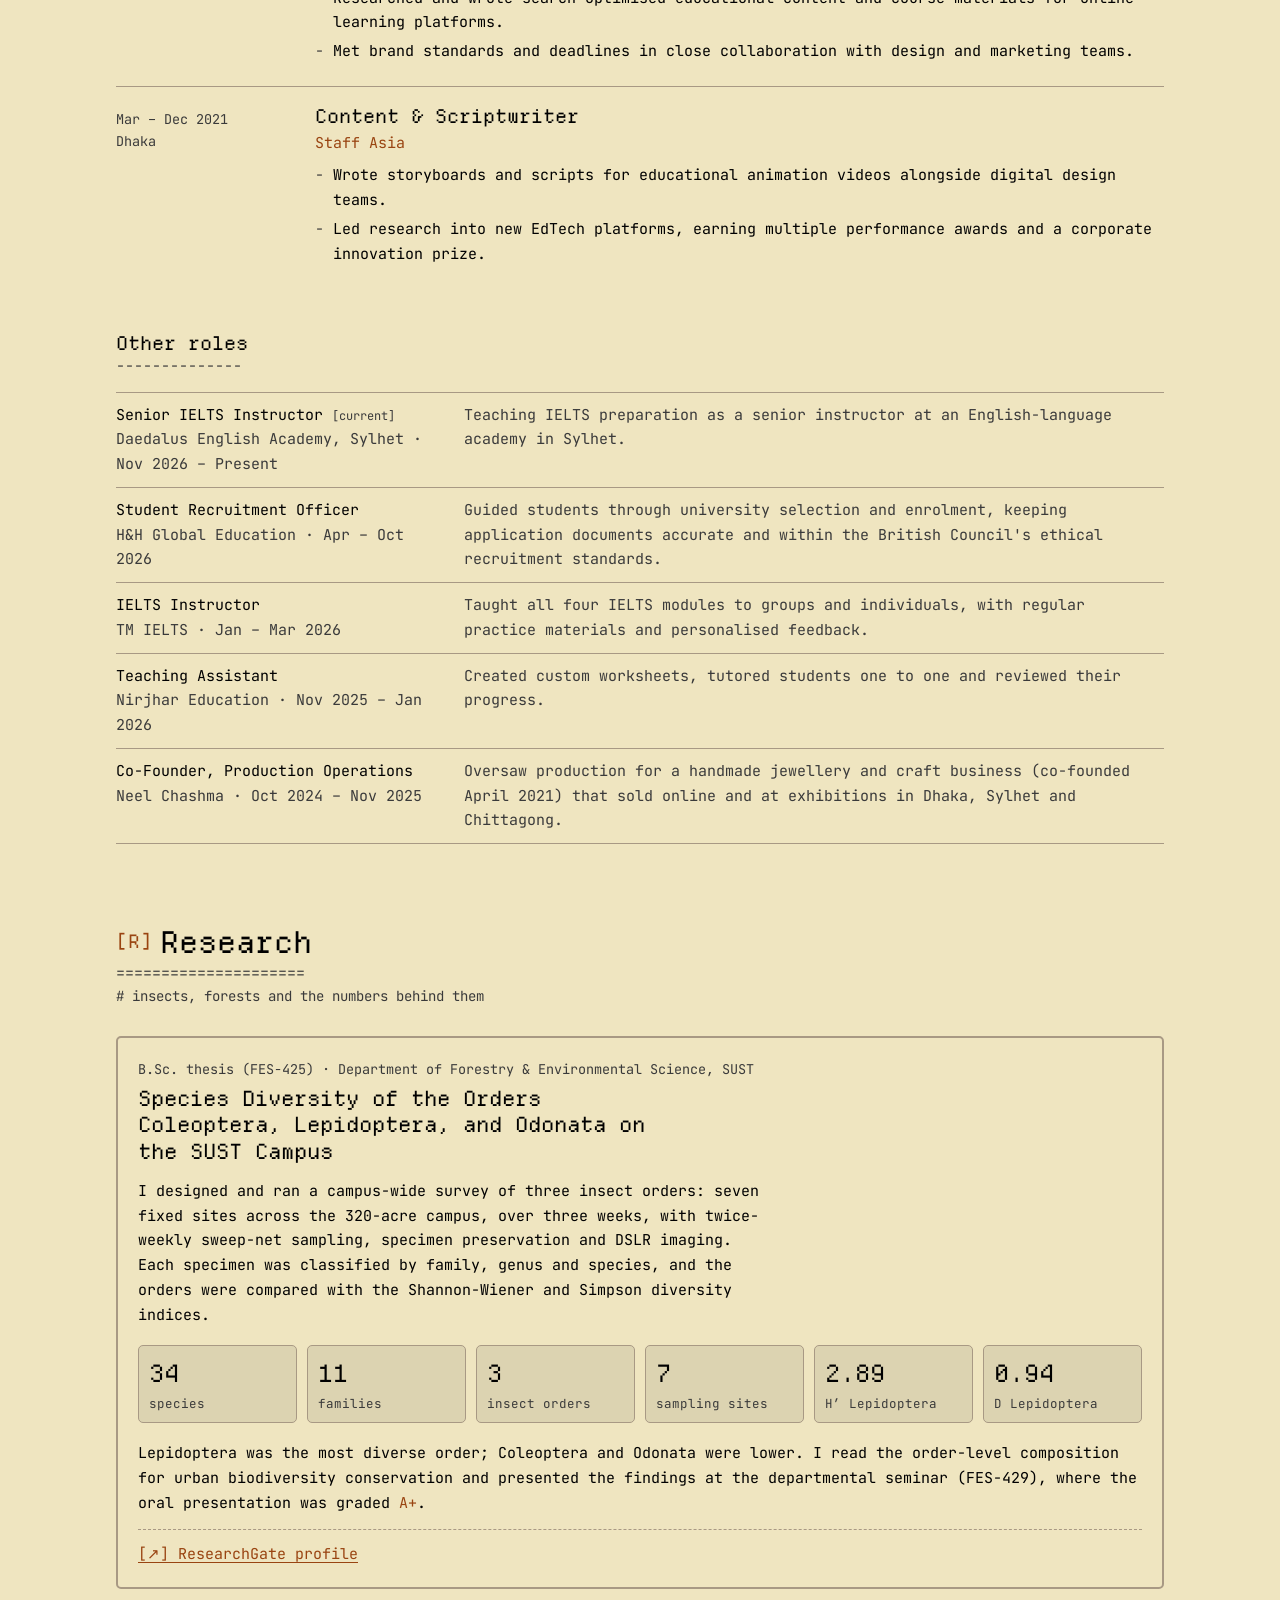
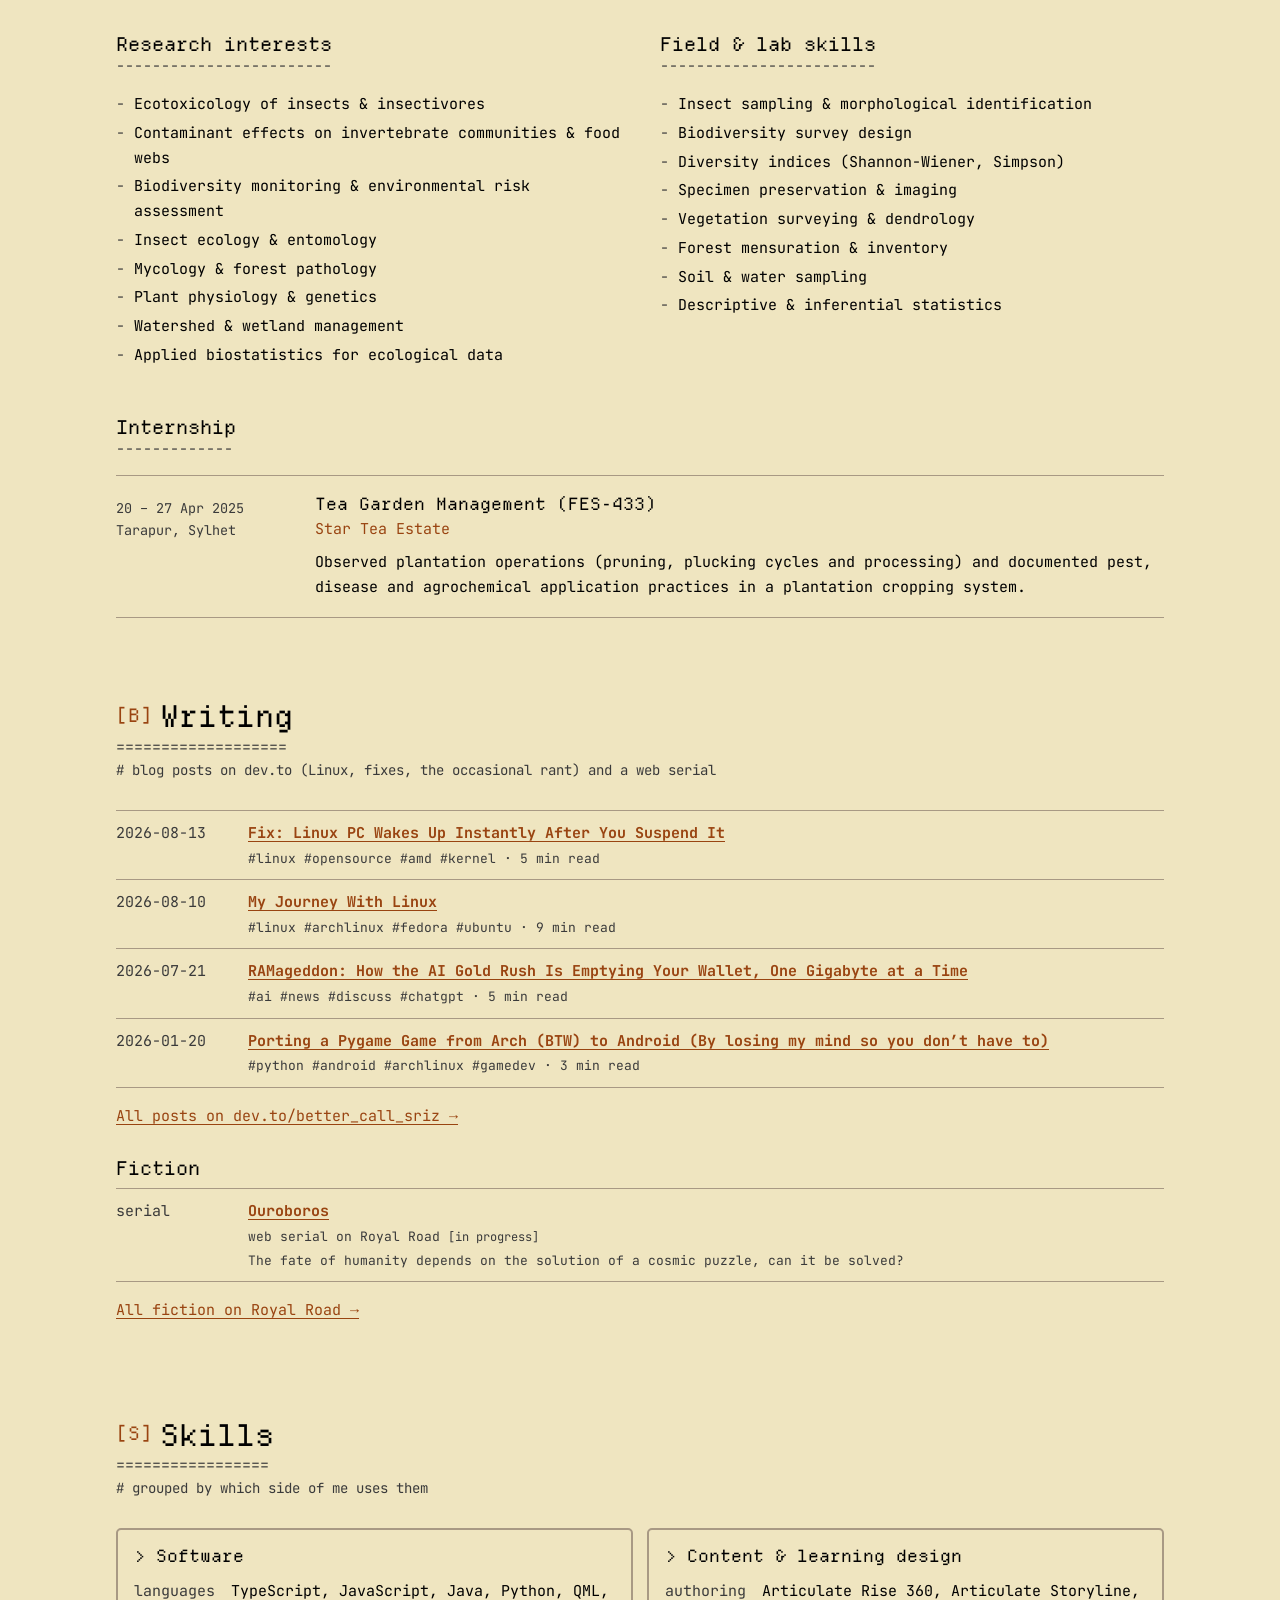
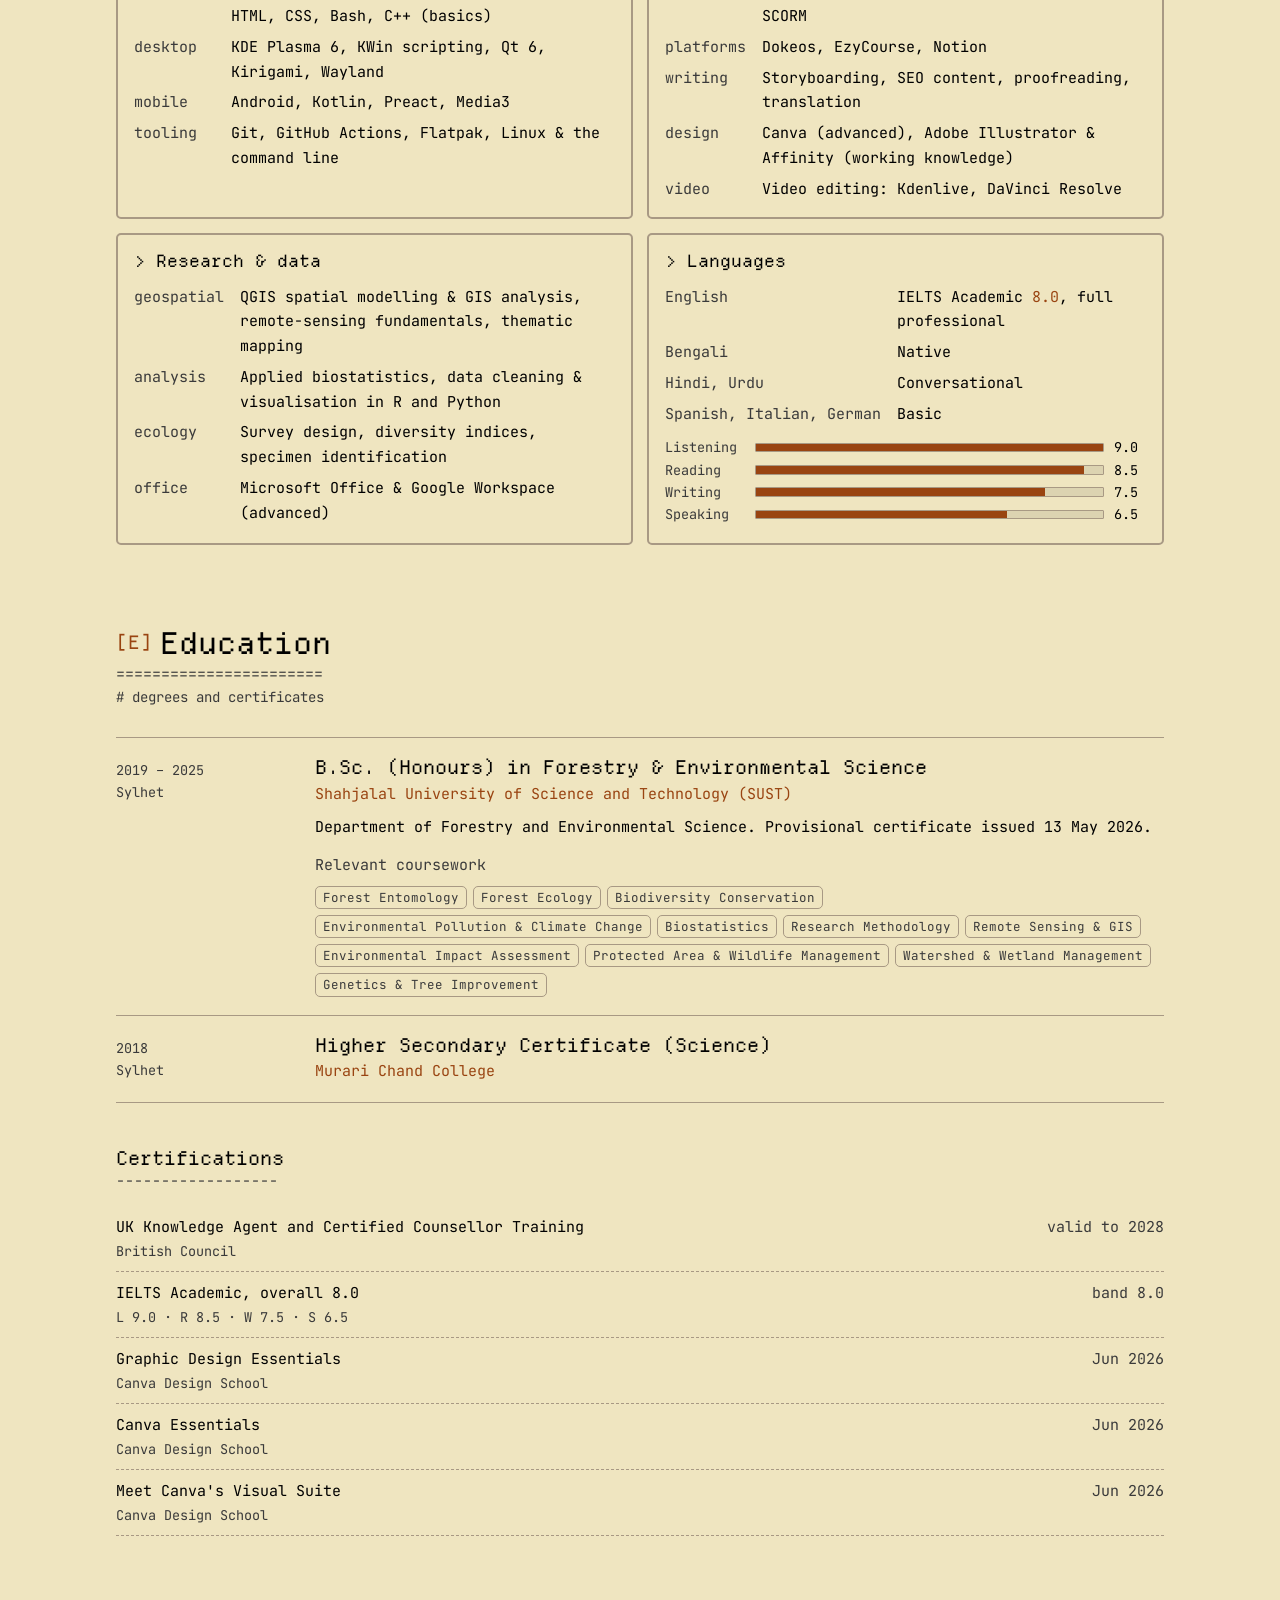
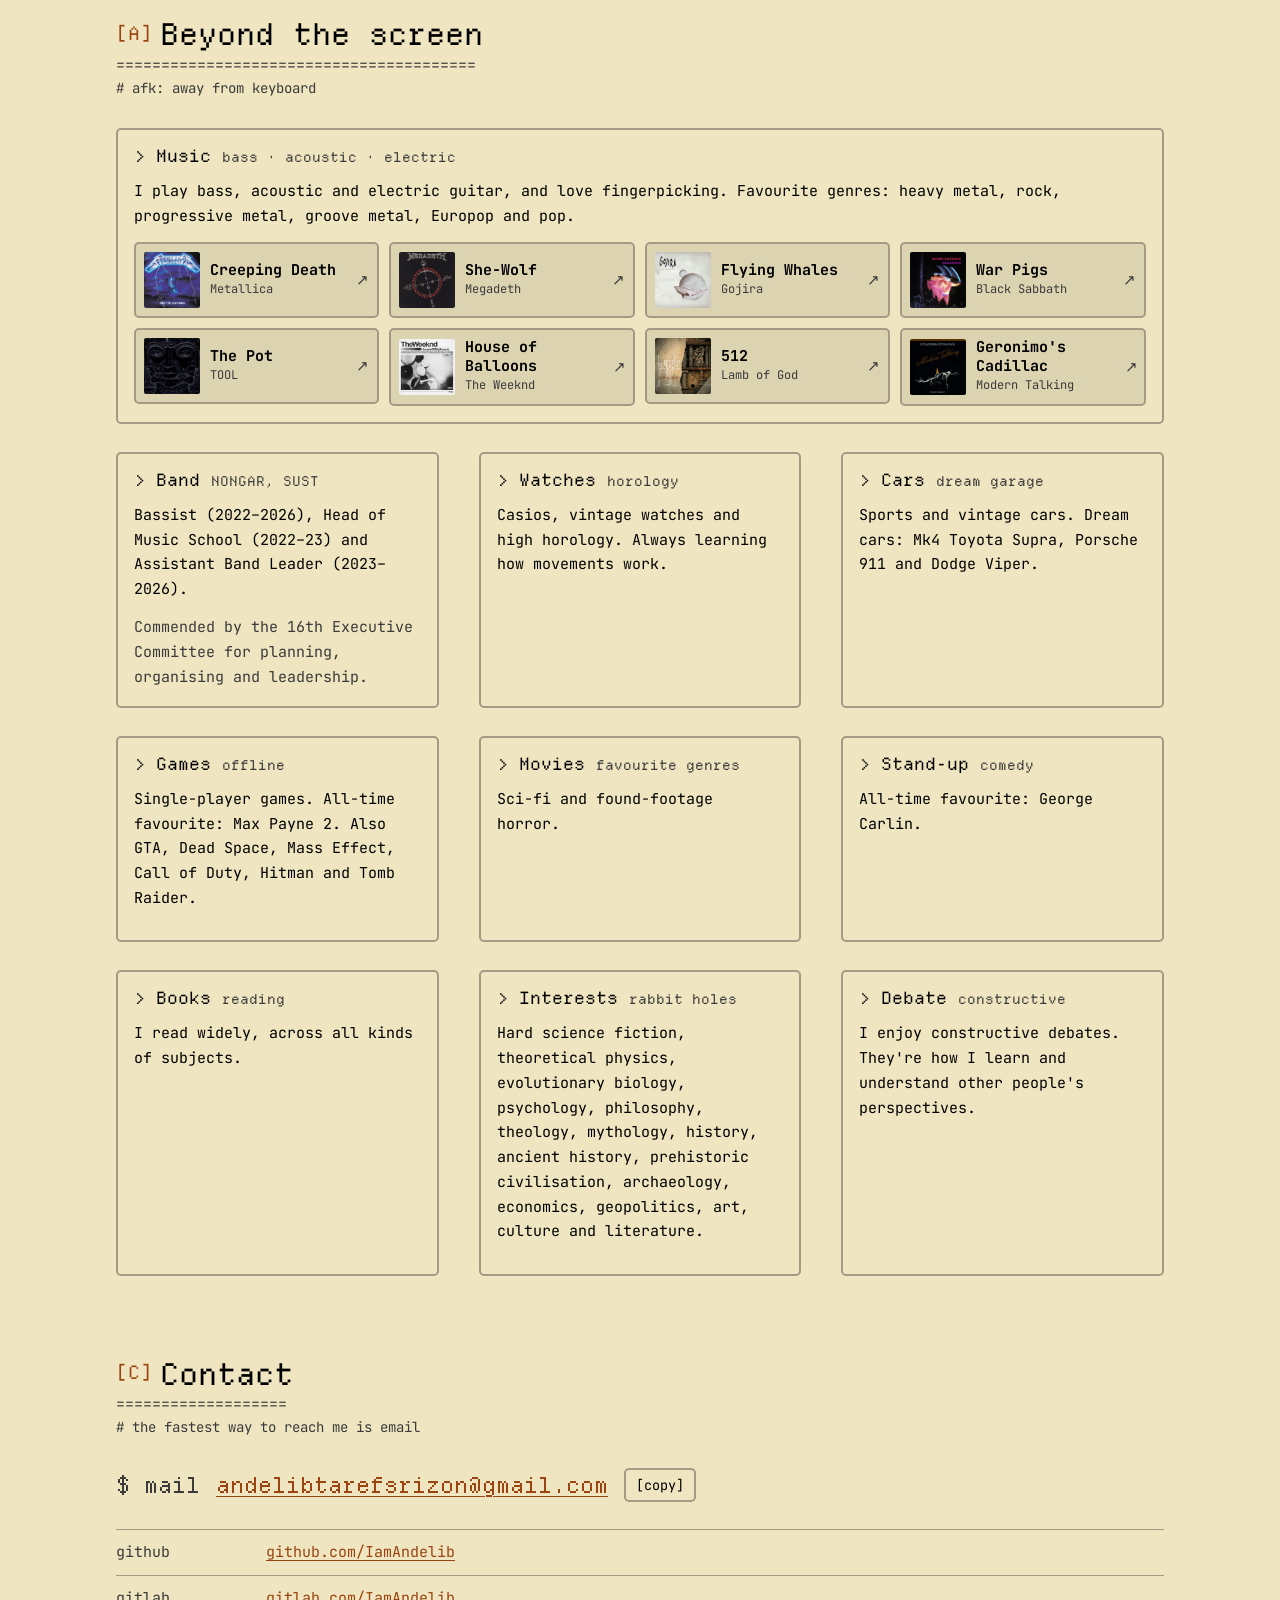
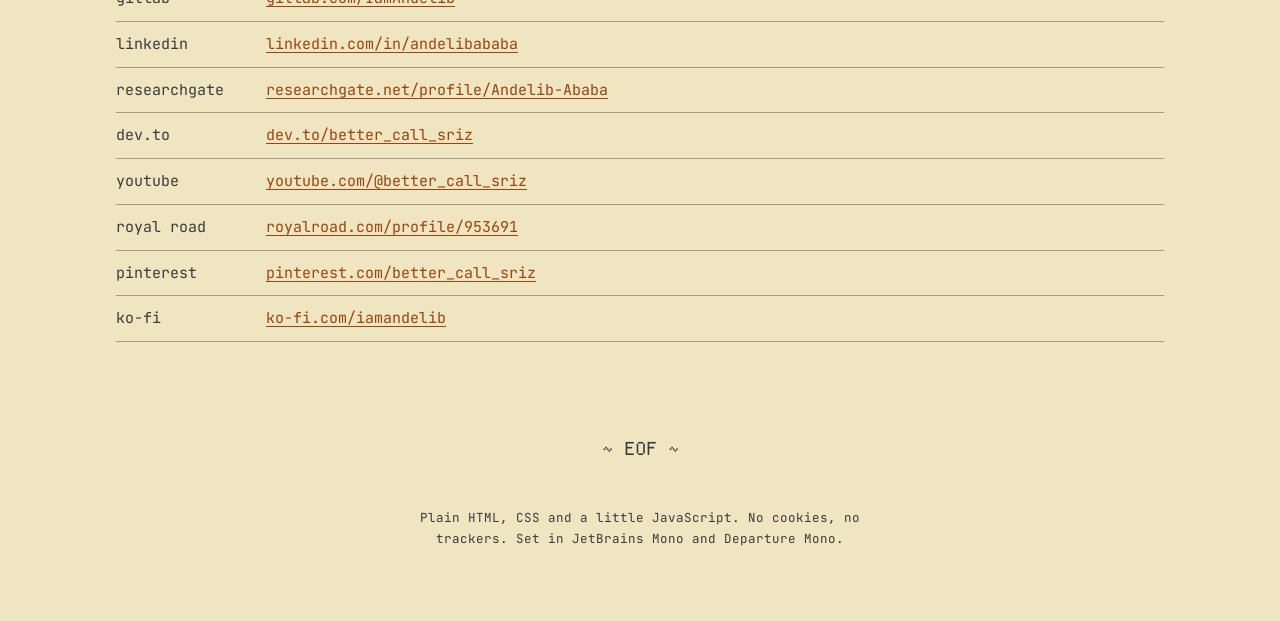
==== commit aa291785: "content: one topic per card, brief descriptions Co-Authored-By: Claude Opus 5.5 <noreply@anthropic.c" ====
--- a/index.html
+++ b/index.html
@@ -452,7 +452,7 @@
     <div class="cols">
       <div class="group wide">
         <h3>&gt; Music <span class="dim" style="font-size:.8em">bass · acoustic · electric</span></h3>
-        <p>I play bass, acoustic and electric guitar, and fingerpicking is where I'm happiest. I'll listen to anything, but heavy metal, rock, progressive metal, groove metal, Europop and pop are home. Passing a favourite song on to someone is one of the most "me" things I do, so here are a few:</p>
+        <p>I play bass, acoustic and electric guitar, and love fingerpicking. Favourite genres: heavy metal, rock, progressive metal, groove metal, Europop and pop.</p>
         <ul class="tracks" aria-label="Favourite songs on Spotify">
           <li class="track"><a href="https://open.spotify.com/track/4q9QVIaLqjbcoqeCfM2zan" rel="noopener"><img src="img/music/creeping-death.webp" width="56" height="56" alt="" loading="lazy"><span><b>Creeping Death</b><small>Metallica</small></span><span class="sp" aria-hidden="true">↗</span></a></li>
           <li class="track"><a href="https://open.spotify.com/track/5MhNgheI9IjDxQS5XQ3Ojo" rel="noopener"><img src="img/music/she-wolf.webp" width="56" height="56" alt="" loading="lazy"><span><b>She-Wolf</b><small>Megadeth</small></span><span class="sp" aria-hidden="true">↗</span></a></li>
@@ -463,41 +463,43 @@
           <li class="track"><a href="https://open.spotify.com/track/70niQdMwgWGZbqLIj7kddH" rel="noopener"><img src="img/music/512.webp" width="56" height="56" alt="" loading="lazy"><span><b>512</b><small>Lamb of God</small></span><span class="sp" aria-hidden="true">↗</span></a></li>
           <li class="track"><a href="https://open.spotify.com/track/5burXYqqO8z0GEnltThZKw" rel="noopener"><img src="img/music/geronimos-cadillac.webp" width="56" height="56" alt="" loading="lazy"><span><b>Geronimo&#x27;s Cadillac</b><small>Modern Talking</small></span><span class="sp" aria-hidden="true">↗</span></a></li>
         </ul>
-        <p style="margin-top:14px">With NONGAR, SUST's university band, I was bassist (also guitar and the occasional vocal) from 2022 to 2026, Head of the band's Music School in 2022–23, and Assistant Band Leader from 2023 to 2026.</p>
-        <p style="margin:0" class="dim">Commended by the 16th Executive Committee for excellence in planning, organising and leadership.</p>
-      </div>
-      <div class="group">
-        <h3>&gt; Watches <span class="dim" style="font-size:.8em">horology nerd</span></h3>
-        <p>From everyday Casios to vintage pieces and high horology, I love watches, especially what's inside them. I'm always reading about movements: how a calibre is built, how complications work, and how a quartz module differs from a hand-finished mechanical one.</p>
+      </div>
+      <div class="group">
+        <h3>&gt; Band <span class="dim" style="font-size:.8em">NONGAR, SUST</span></h3>
+        <p>Bassist (2022–2026), Head of Music School (2022–23) and Assistant Band Leader (2023–2026).</p>
+        <p style="margin:0" class="dim">Commended by the 16th Executive Committee for planning, organising and leadership.</p>
+      </div>
+      <div class="group">
+        <h3>&gt; Watches <span class="dim" style="font-size:.8em">horology</span></h3>
+        <p>Casios, vintage watches and high horology. Always learning how movements work.</p>
       </div>
       <div class="group">
         <h3>&gt; Cars <span class="dim" style="font-size:.8em">dream garage</span></h3>
-        <p>Sports cars and vintage cars both have me hooked. My all-time dream garage has three spots: a Mk4 Toyota Supra, a Porsche 911 and a Dodge Viper.</p>
-      </div>
-      <div class="group">
-        <h3>&gt; Games <span class="dim" style="font-size:.8em">offline, story first</span></h3>
-        <p>I'm not a competitive multiplayer player; I play for single-player stories. Max Payne 2 is my all-time favourite, with GTA, the Dead Space trilogy, Mass Effect, Call of Duty, Hitman and Tomb Raider close behind.</p>
-      </div>
-      <div class="group">
-        <h3>&gt; Movies &amp; stand-up <span class="dim" style="font-size:.8em">screen time</span></h3>
-        <p>Sci-fi and found-footage horror are my favourite film genres: big ideas at one end, shaky-cam dread at the other.</p>
-        <p style="margin:0">Stand-up is my favourite way to laugh and think at the same time. George Carlin is my all-time favourite, for the way he took apart language, power and everyday absurdity.</p>
-      </div>
-      <div class="group">
-        <h3>&gt; Books &amp; rabbit holes <span class="dim" style="font-size:.8em">what I read and think about</span></h3>
-        <p>I read a lot, about a lot. Too much to pick favourites, but my books tend to pull me down these holes:</p>
-        <ul class="dash">
-          <li>Science: theoretical physics, evolutionary biology, psychology, biocomputing</li>
-          <li>The deep past: prehistoric human civilisation, ancient history, archaeology, palaeontology</li>
-          <li>Ideas: philosophy, theology, mythology</li>
-          <li>The world: history, economics, geopolitics</li>
-          <li>Culture: art, literature and hard science fiction</li>
-        </ul>
-        <p style="margin:10px 0 0" class="dim">I write fiction too: see <a href="#writing">Ouroboros</a> under Writing. Also an open-source and free-software contributor and everyday Linux user.</p>
-      </div>
-      <div class="group">
-        <h3>&gt; Debate <span class="dim" style="font-size:.8em">change my mind</span></h3>
-        <p>I love a good, constructive debate on almost anything. Making a case well and having mine properly challenged is how I learn the most, and it's the best way I know to understand how other people see the world.</p>
+        <p>Sports and vintage cars. Dream cars: Mk4 Toyota Supra, Porsche 911 and Dodge Viper.</p>
+      </div>
+      <div class="group">
+        <h3>&gt; Games <span class="dim" style="font-size:.8em">offline</span></h3>
+        <p>Single-player games. All-time favourite: Max Payne 2. Also GTA, Dead Space, Mass Effect, Call of Duty, Hitman and Tomb Raider.</p>
+      </div>
+      <div class="group">
+        <h3>&gt; Movies <span class="dim" style="font-size:.8em">favourite genres</span></h3>
+        <p>Sci-fi and found-footage horror.</p>
+      </div>
+      <div class="group">
+        <h3>&gt; Stand-up <span class="dim" style="font-size:.8em">comedy</span></h3>
+        <p>All-time favourite: George Carlin.</p>
+      </div>
+      <div class="group">
+        <h3>&gt; Books <span class="dim" style="font-size:.8em">reading</span></h3>
+        <p>I read widely, across all kinds of subjects.</p>
+      </div>
+      <div class="group">
+        <h3>&gt; Interests <span class="dim" style="font-size:.8em">rabbit holes</span></h3>
+        <p>Hard science fiction, theoretical physics, evolutionary biology, psychology, philosophy, theology, mythology, history, ancient history, prehistoric civilisation, archaeology, economics, geopolitics, art, culture and literature.</p>
+      </div>
+      <div class="group">
+        <h3>&gt; Debate <span class="dim" style="font-size:.8em">constructive</span></h3>
+        <p>I enjoy constructive debates. They're how I learn and understand other people's perspectives.</p>
       </div>
     </div>
   </div>
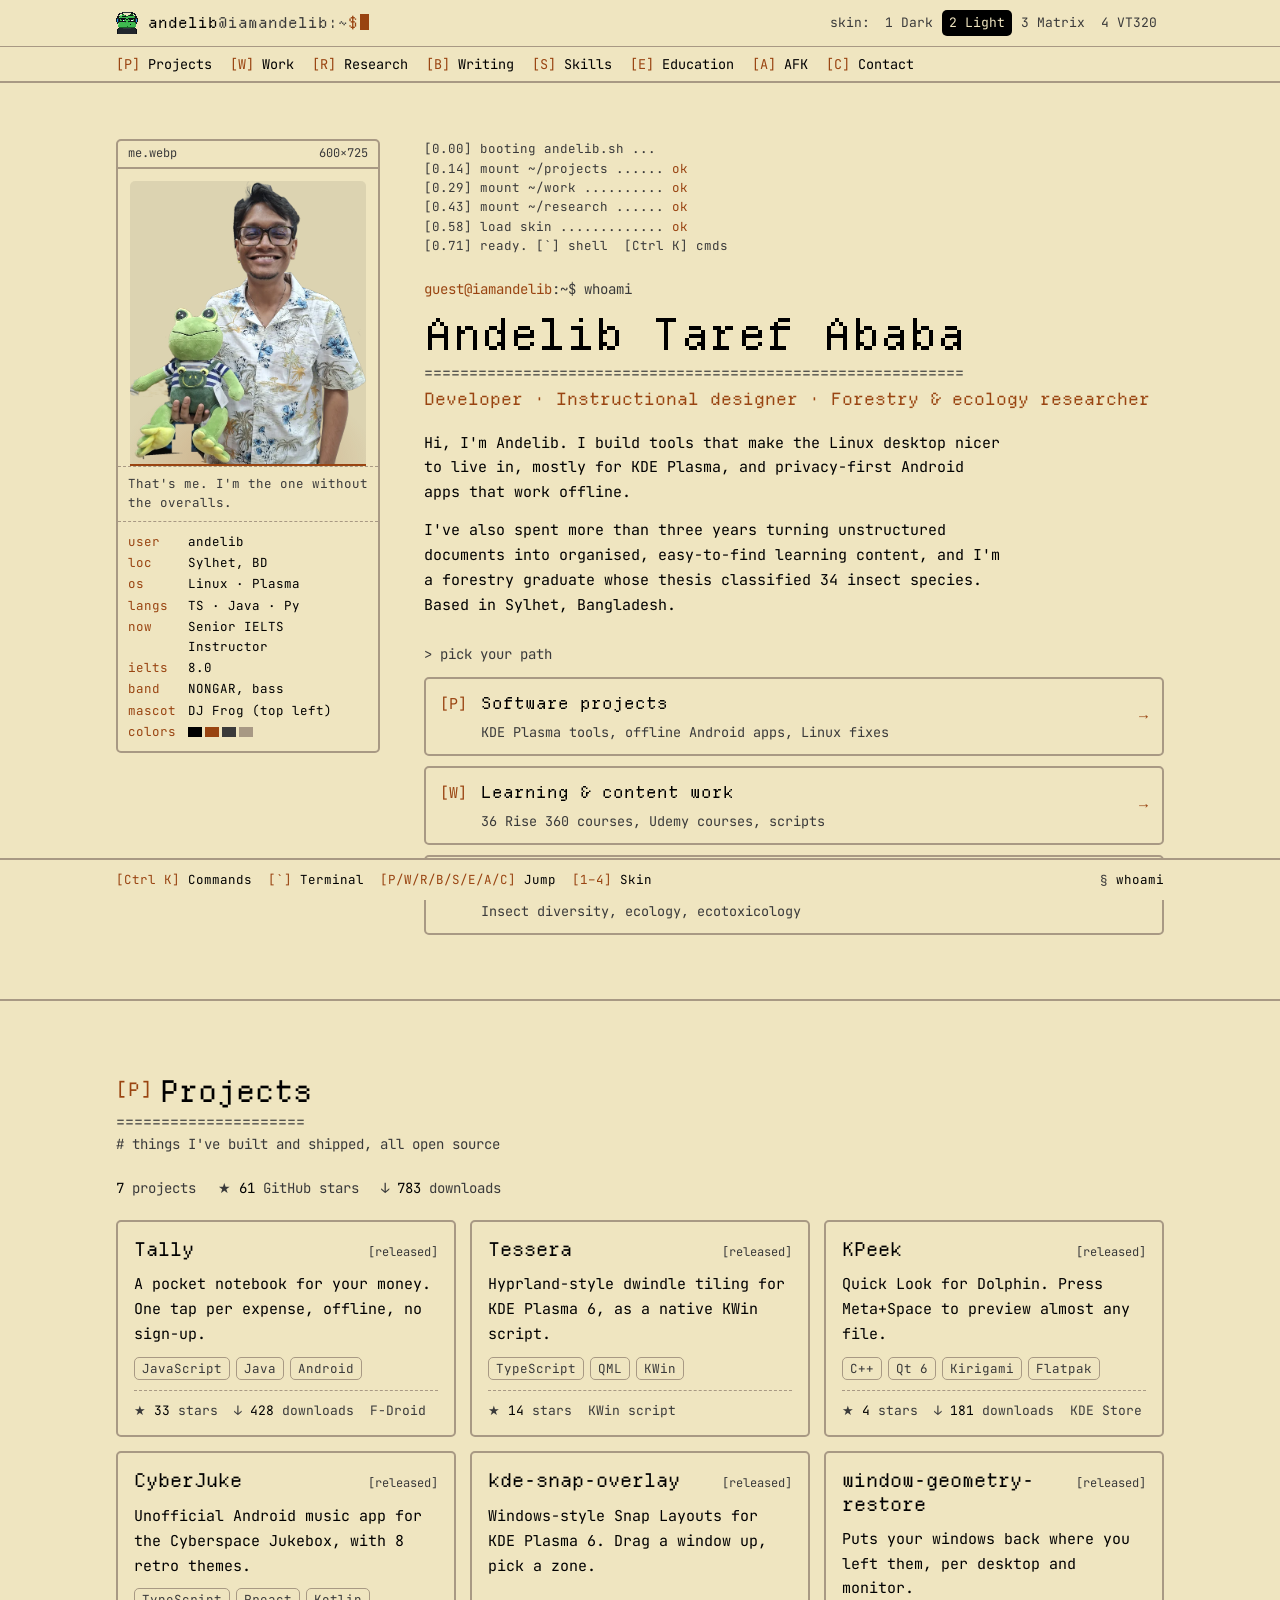
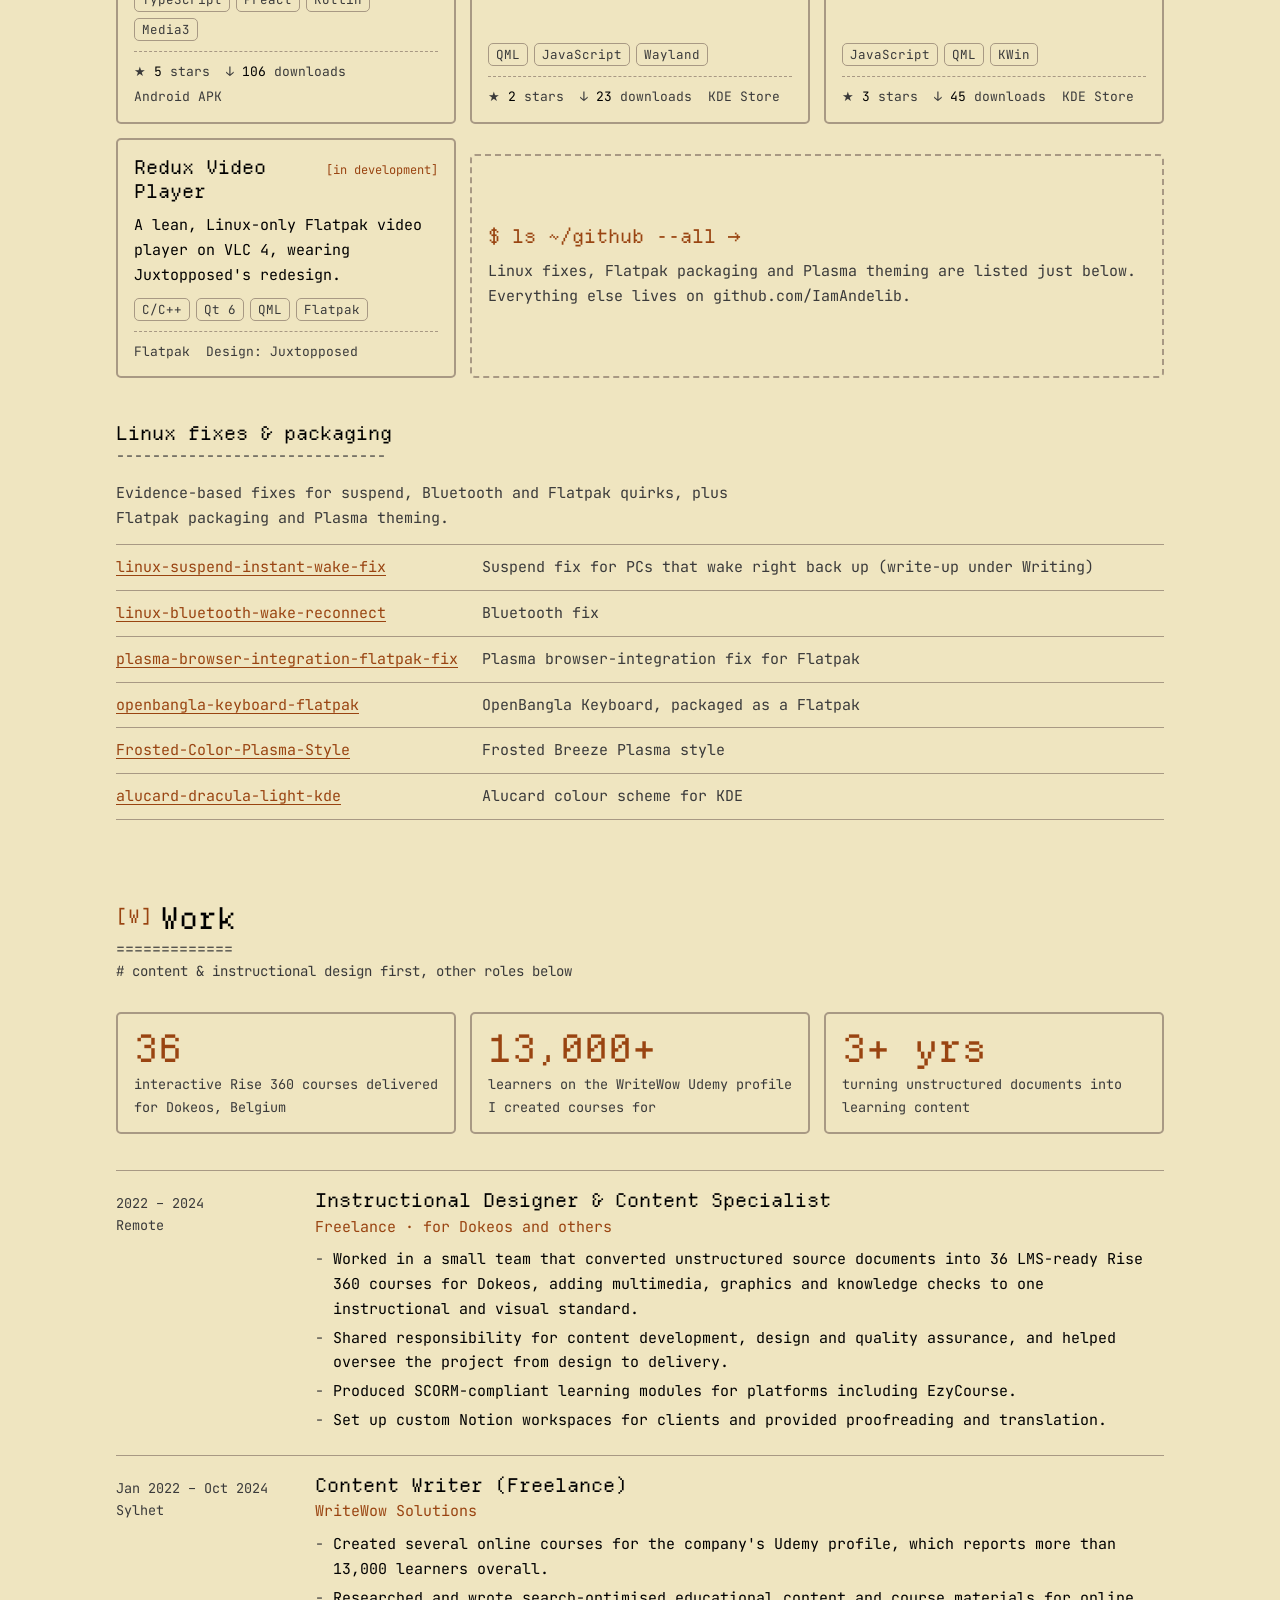
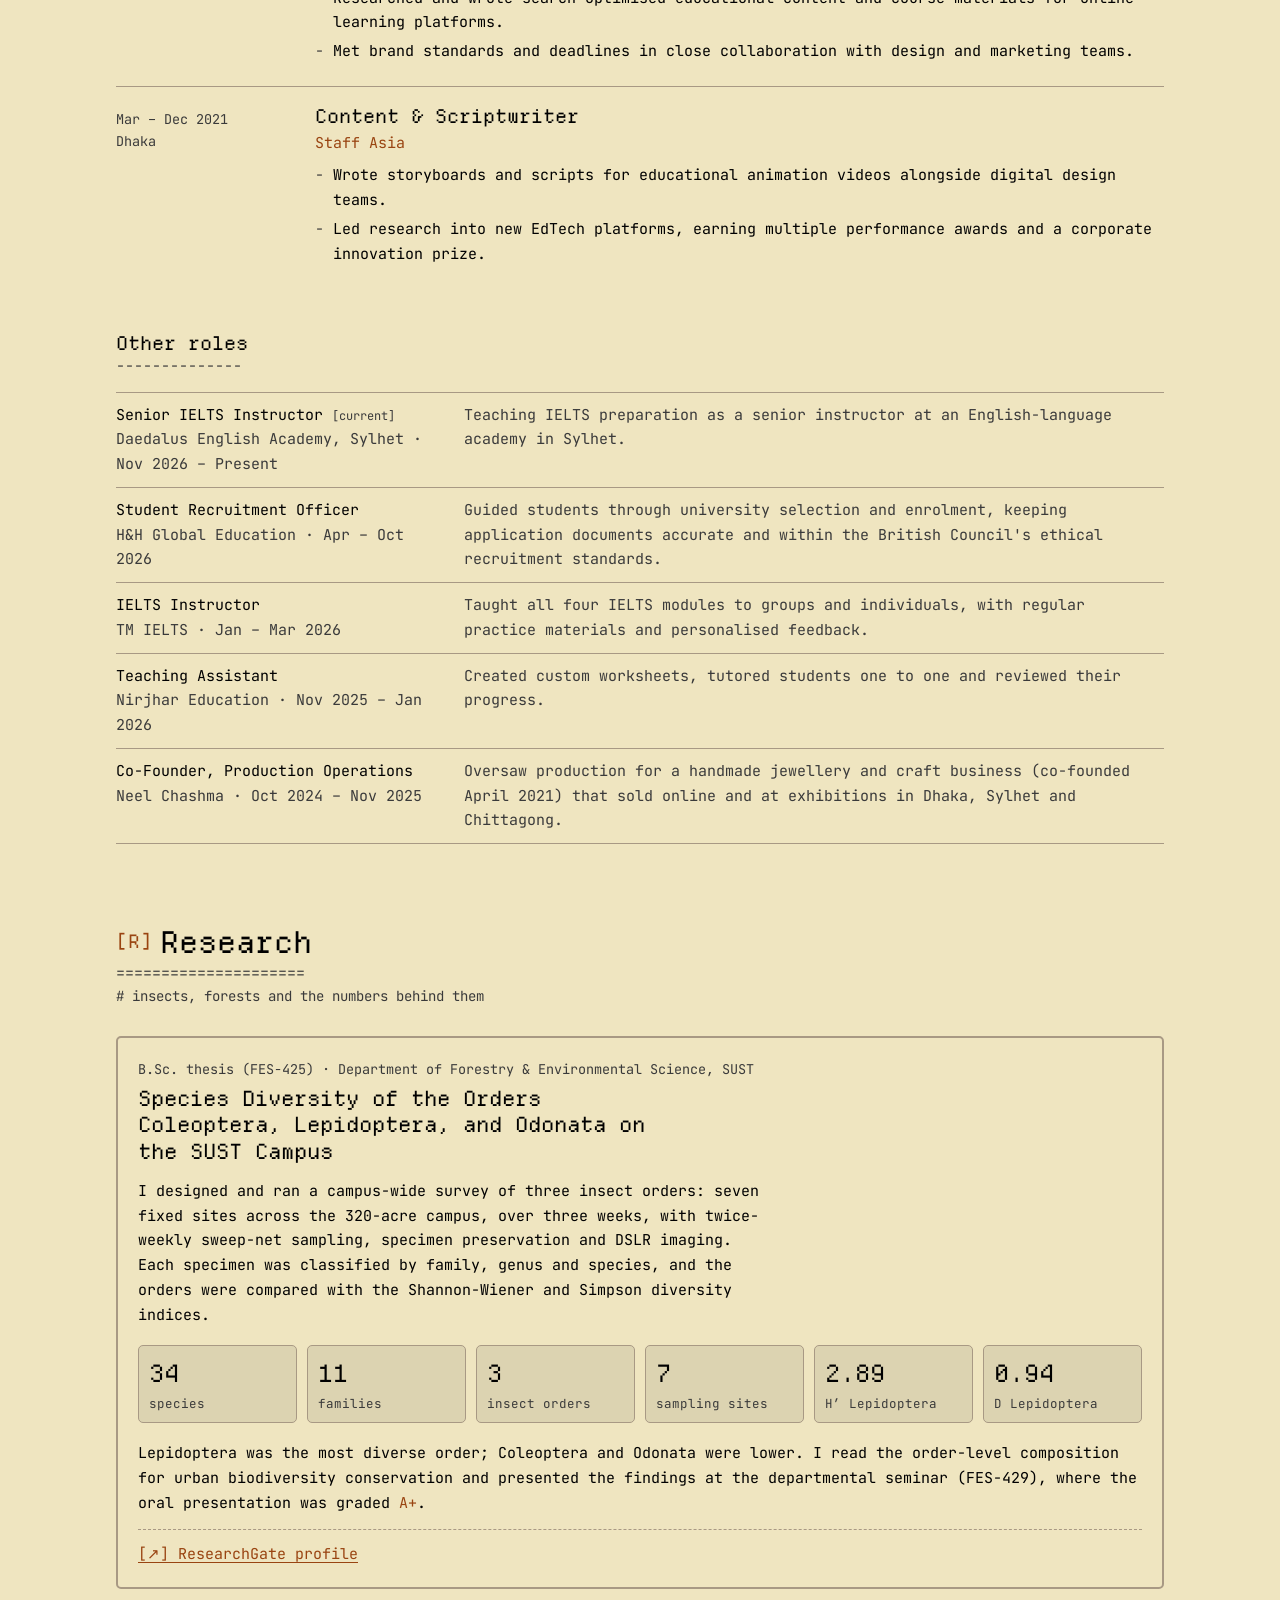
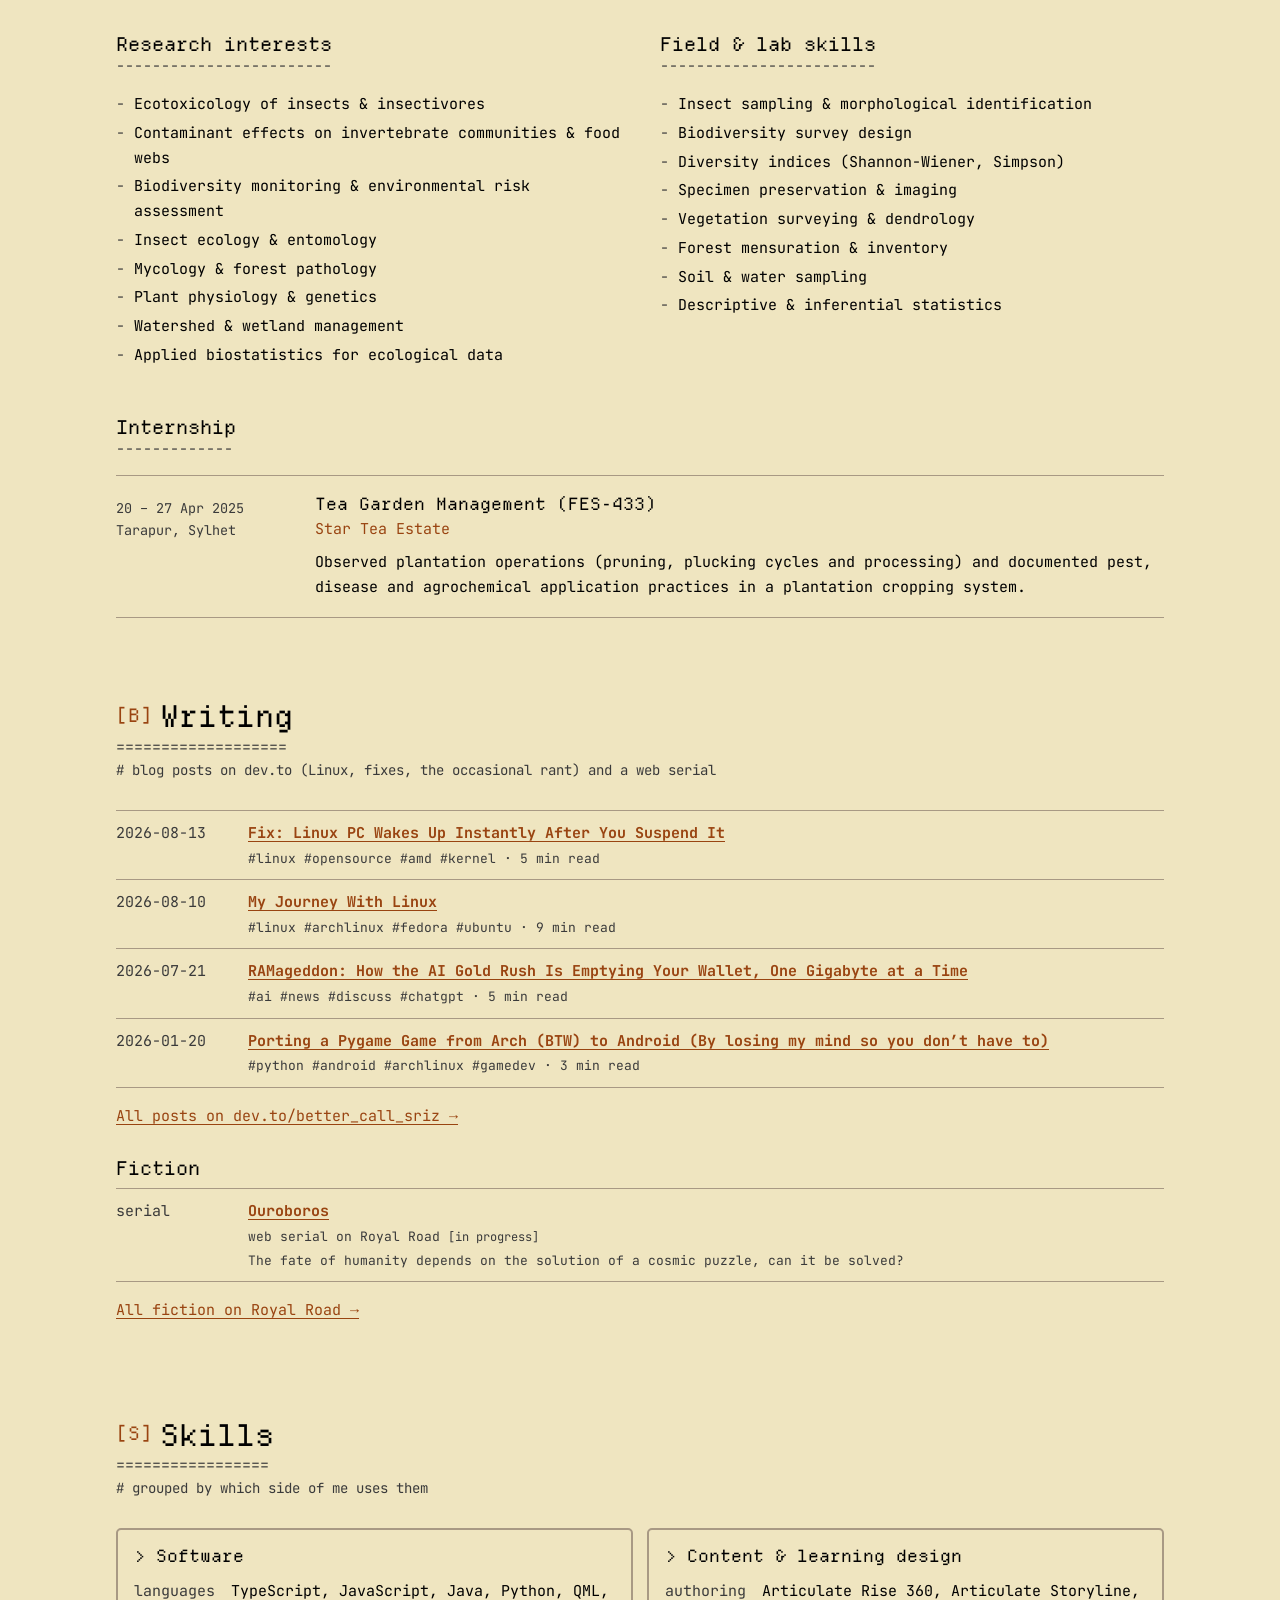
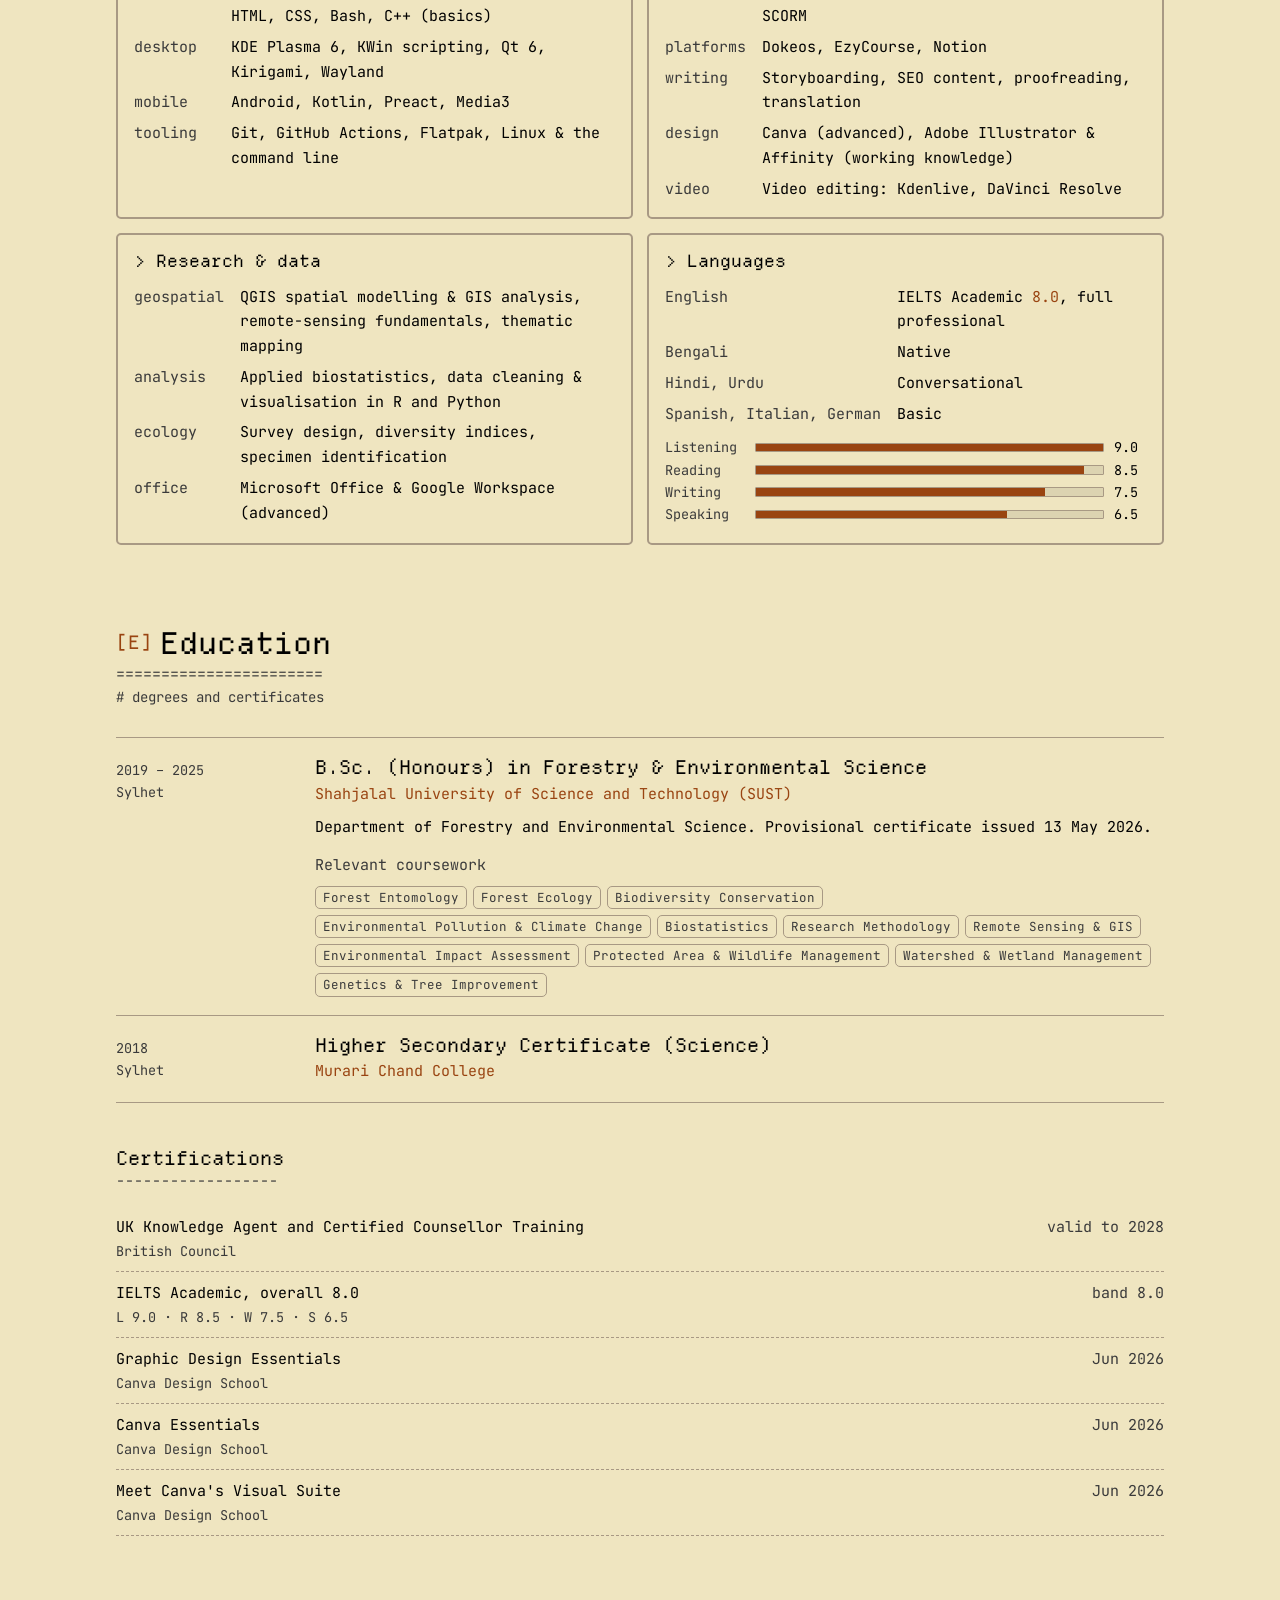
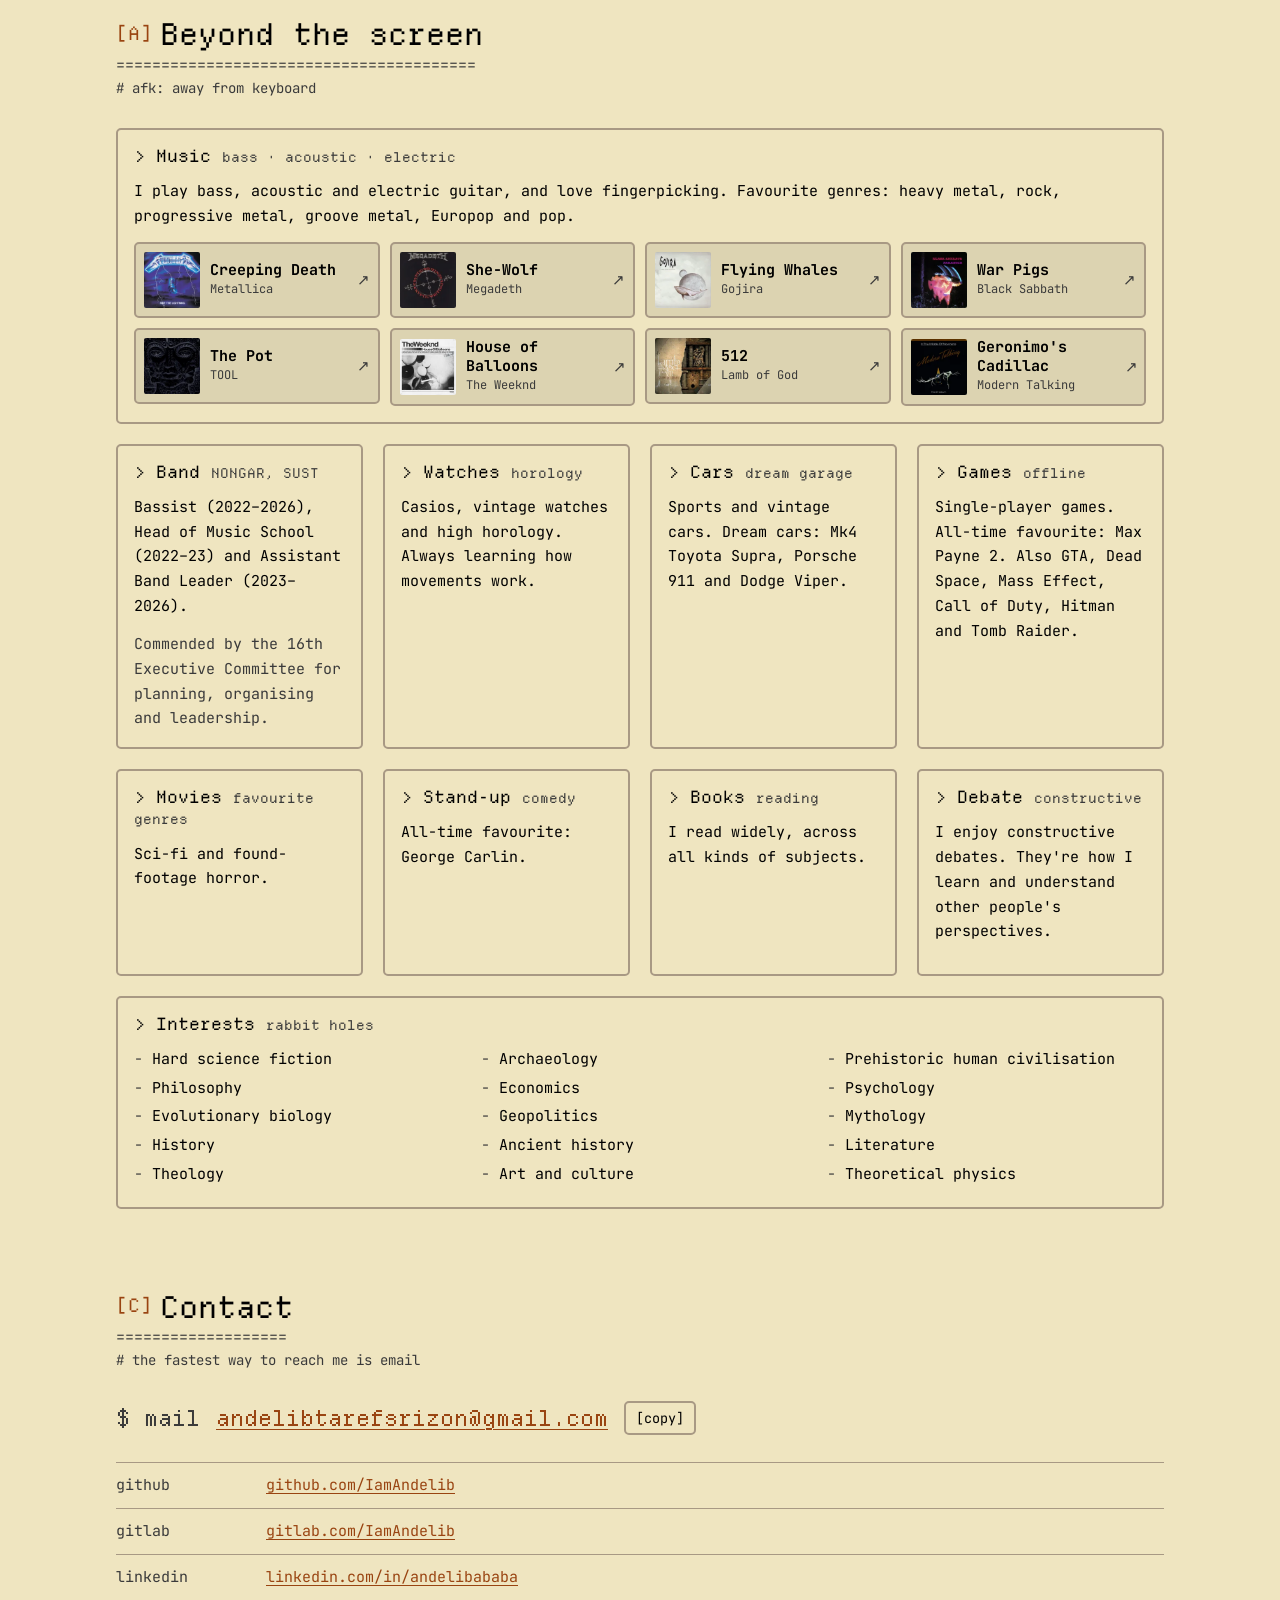
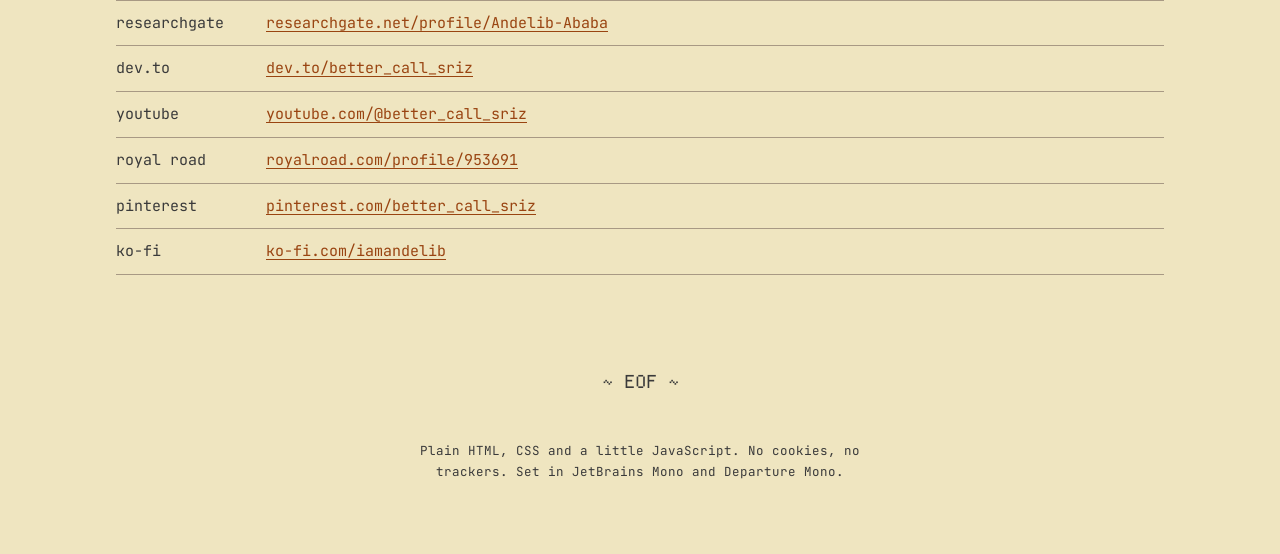
==== commit 24f55be9: "content: interests as a bulleted list; 4-up interest cards Co-Authored-By: Claude Opus 5.5 <noreply@" ====
--- a/index.html
+++ b/index.html
@@ -449,7 +449,7 @@
       <h2 id="h-afk" class="setext" tabindex="-1"><span class="k" aria-hidden="true">[A]</span>Beyond the screen</h2>
       <p class="sec-sub"># afk: away from keyboard</p>
     </header>
-    <div class="cols">
+    <div class="cols afk-cards">
       <div class="group wide">
         <h3>&gt; Music <span class="dim" style="font-size:.8em">bass · acoustic · electric</span></h3>
         <p>I play bass, acoustic and electric guitar, and love fingerpicking. Favourite genres: heavy metal, rock, progressive metal, groove metal, Europop and pop.</p>
@@ -494,12 +494,28 @@
         <p>I read widely, across all kinds of subjects.</p>
       </div>
       <div class="group">
-        <h3>&gt; Interests <span class="dim" style="font-size:.8em">rabbit holes</span></h3>
-        <p>Hard science fiction, theoretical physics, evolutionary biology, psychology, philosophy, theology, mythology, history, ancient history, prehistoric civilisation, archaeology, economics, geopolitics, art, culture and literature.</p>
-      </div>
-      <div class="group">
         <h3>&gt; Debate <span class="dim" style="font-size:.8em">constructive</span></h3>
         <p>I enjoy constructive debates. They're how I learn and understand other people's perspectives.</p>
+      </div>
+      <div class="group wide">
+        <h3>&gt; Interests <span class="dim" style="font-size:.8em">rabbit holes</span></h3>
+        <ul class="dash cols3">
+          <li>Hard science fiction</li>
+          <li>Philosophy</li>
+          <li>Evolutionary biology</li>
+          <li>History</li>
+          <li>Theology</li>
+          <li>Archaeology</li>
+          <li>Economics</li>
+          <li>Geopolitics</li>
+          <li>Ancient history</li>
+          <li>Art and culture</li>
+          <li>Prehistoric human civilisation</li>
+          <li>Psychology</li>
+          <li>Mythology</li>
+          <li>Literature</li>
+          <li>Theoretical physics</li>
+        </ul>
       </div>
     </div>
   </div>
--- a/css/site.css
+++ b/css/site.css
@@ -334,3 +334,8 @@
 .track a:hover .sp,.track a:focus-visible .sp{color:var(--accent)}
 [data-skin="vt320"] .track img{filter:url(#crt-vt320)}
 [data-skin="matrix"] .track img{filter:url(#crt-matrix)}
+
+/* Beyond the screen: 4-up cards, multi-column interest list */
+.cols.afk-cards{grid-template-columns:repeat(auto-fit,minmax(min(220px,100%),1fr));gap:20px}
+ul.cols3{columns:3 190px;column-gap:28px}
+ul.cols3 li{break-inside:avoid}
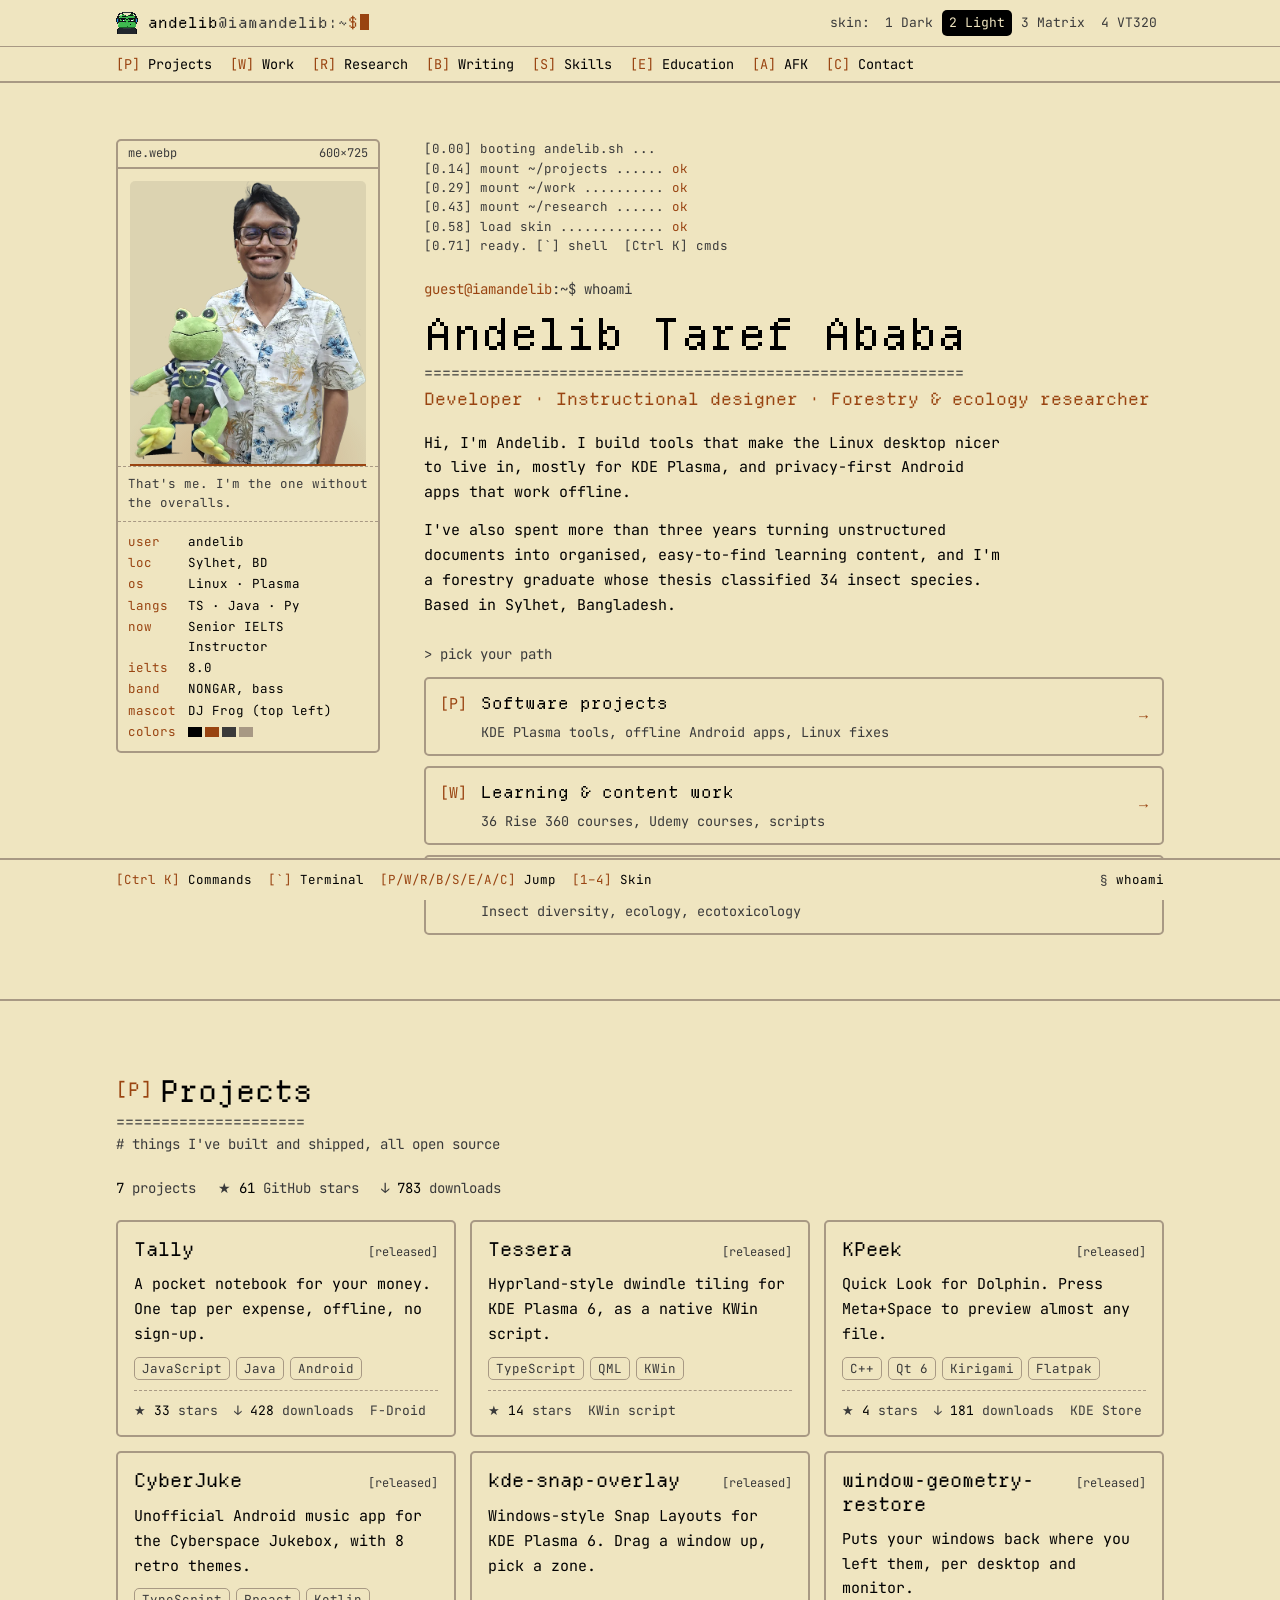
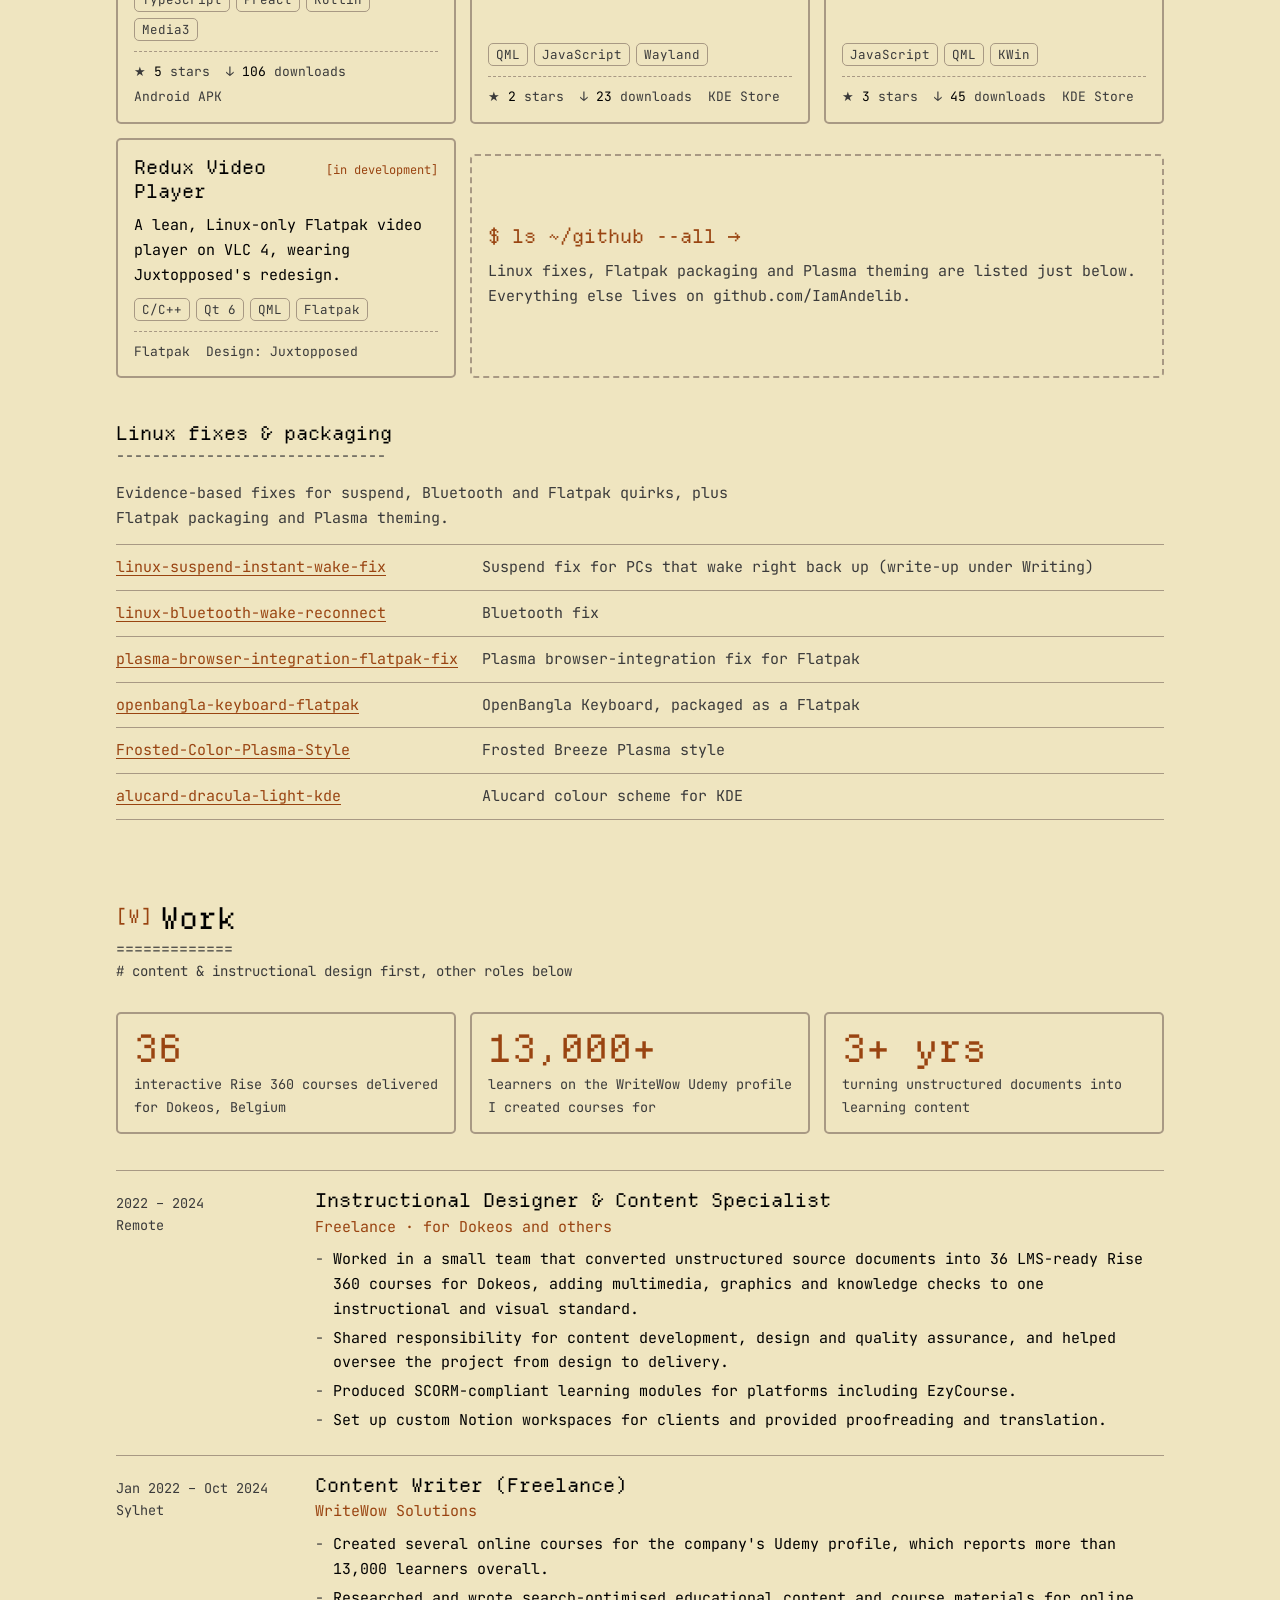
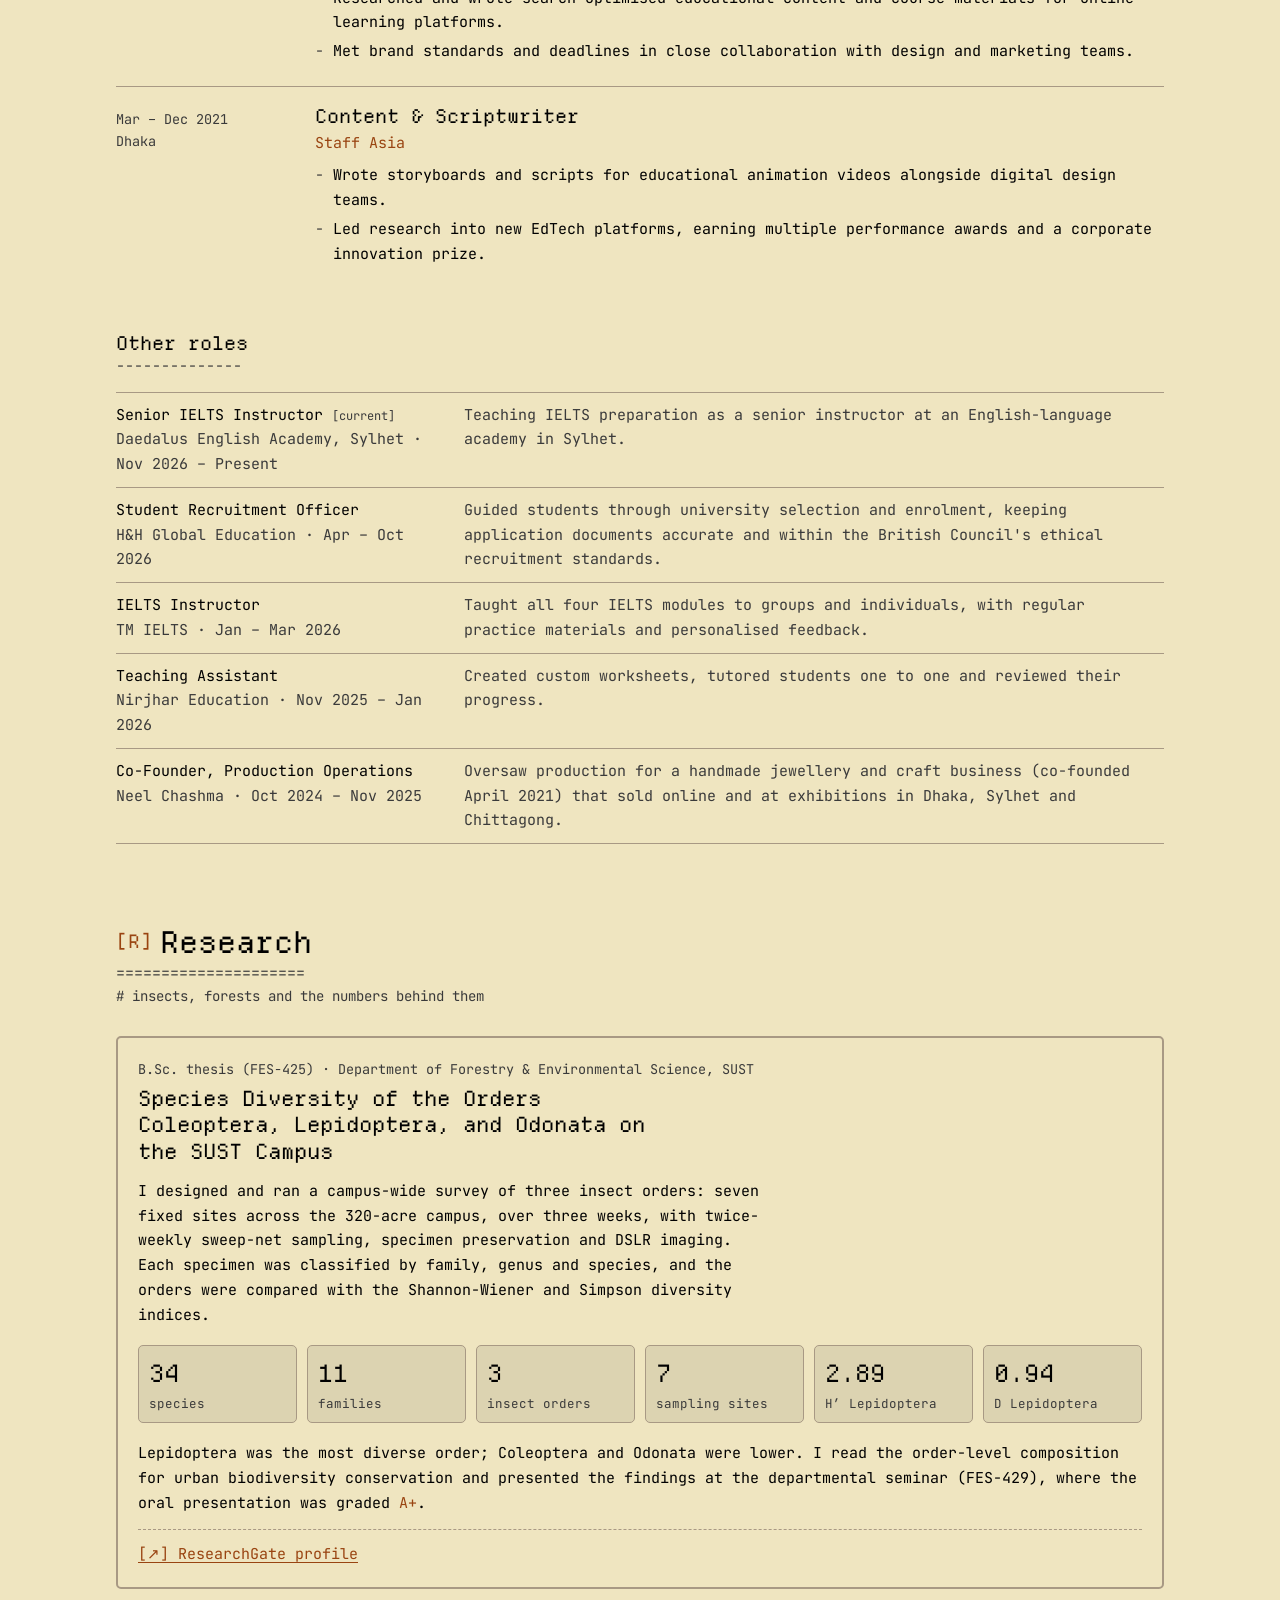
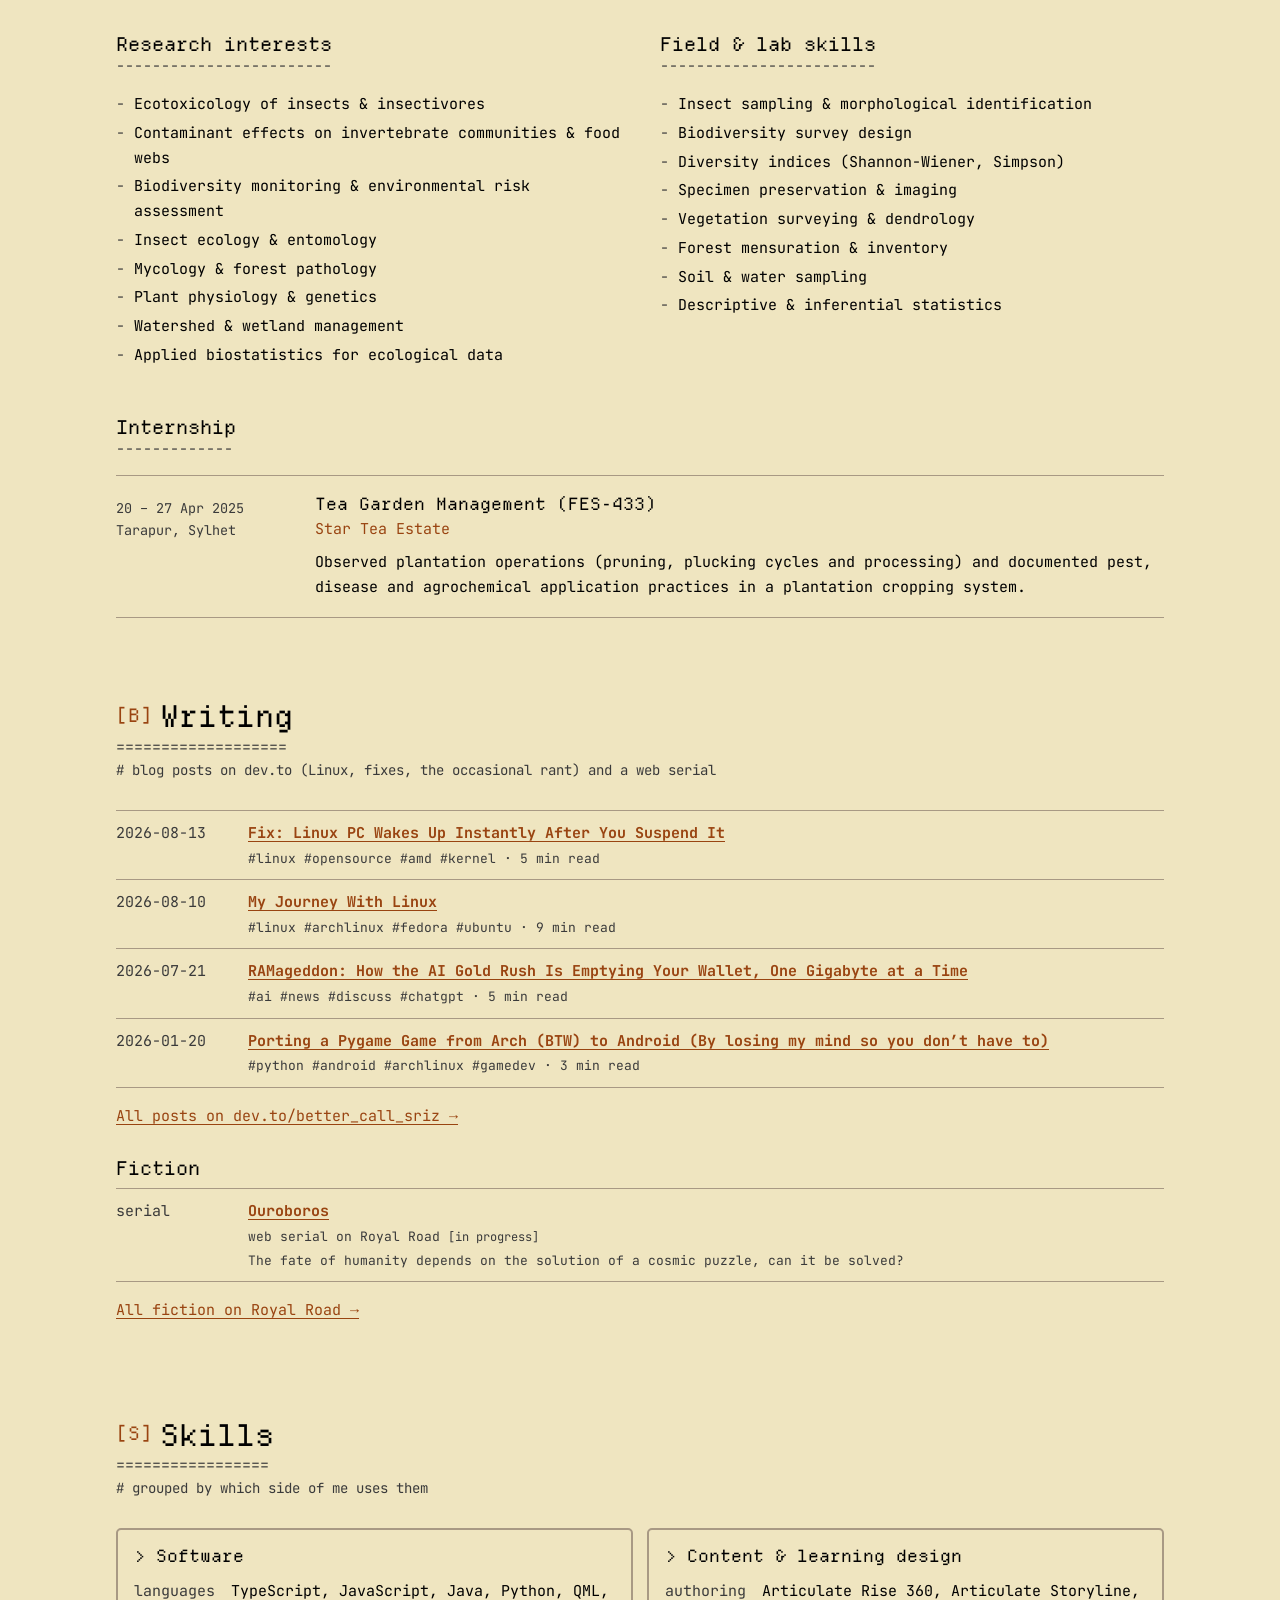
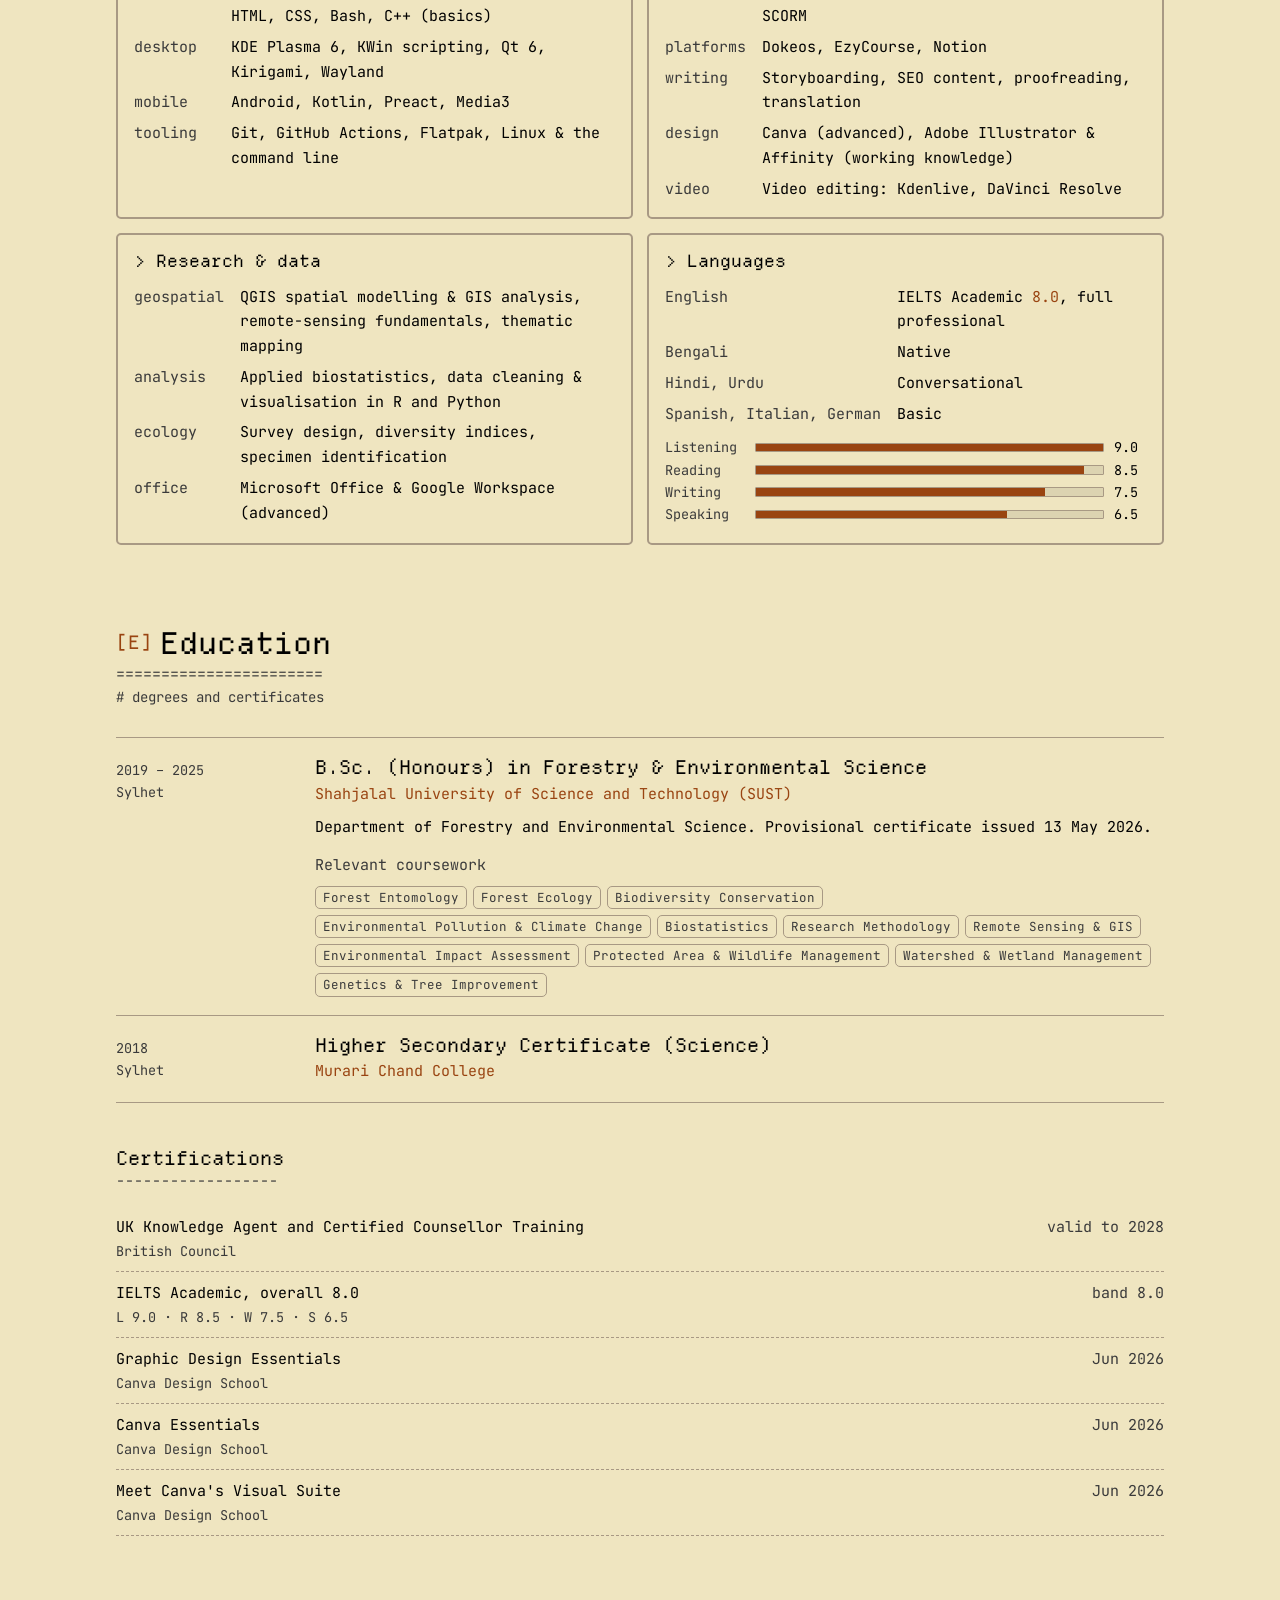
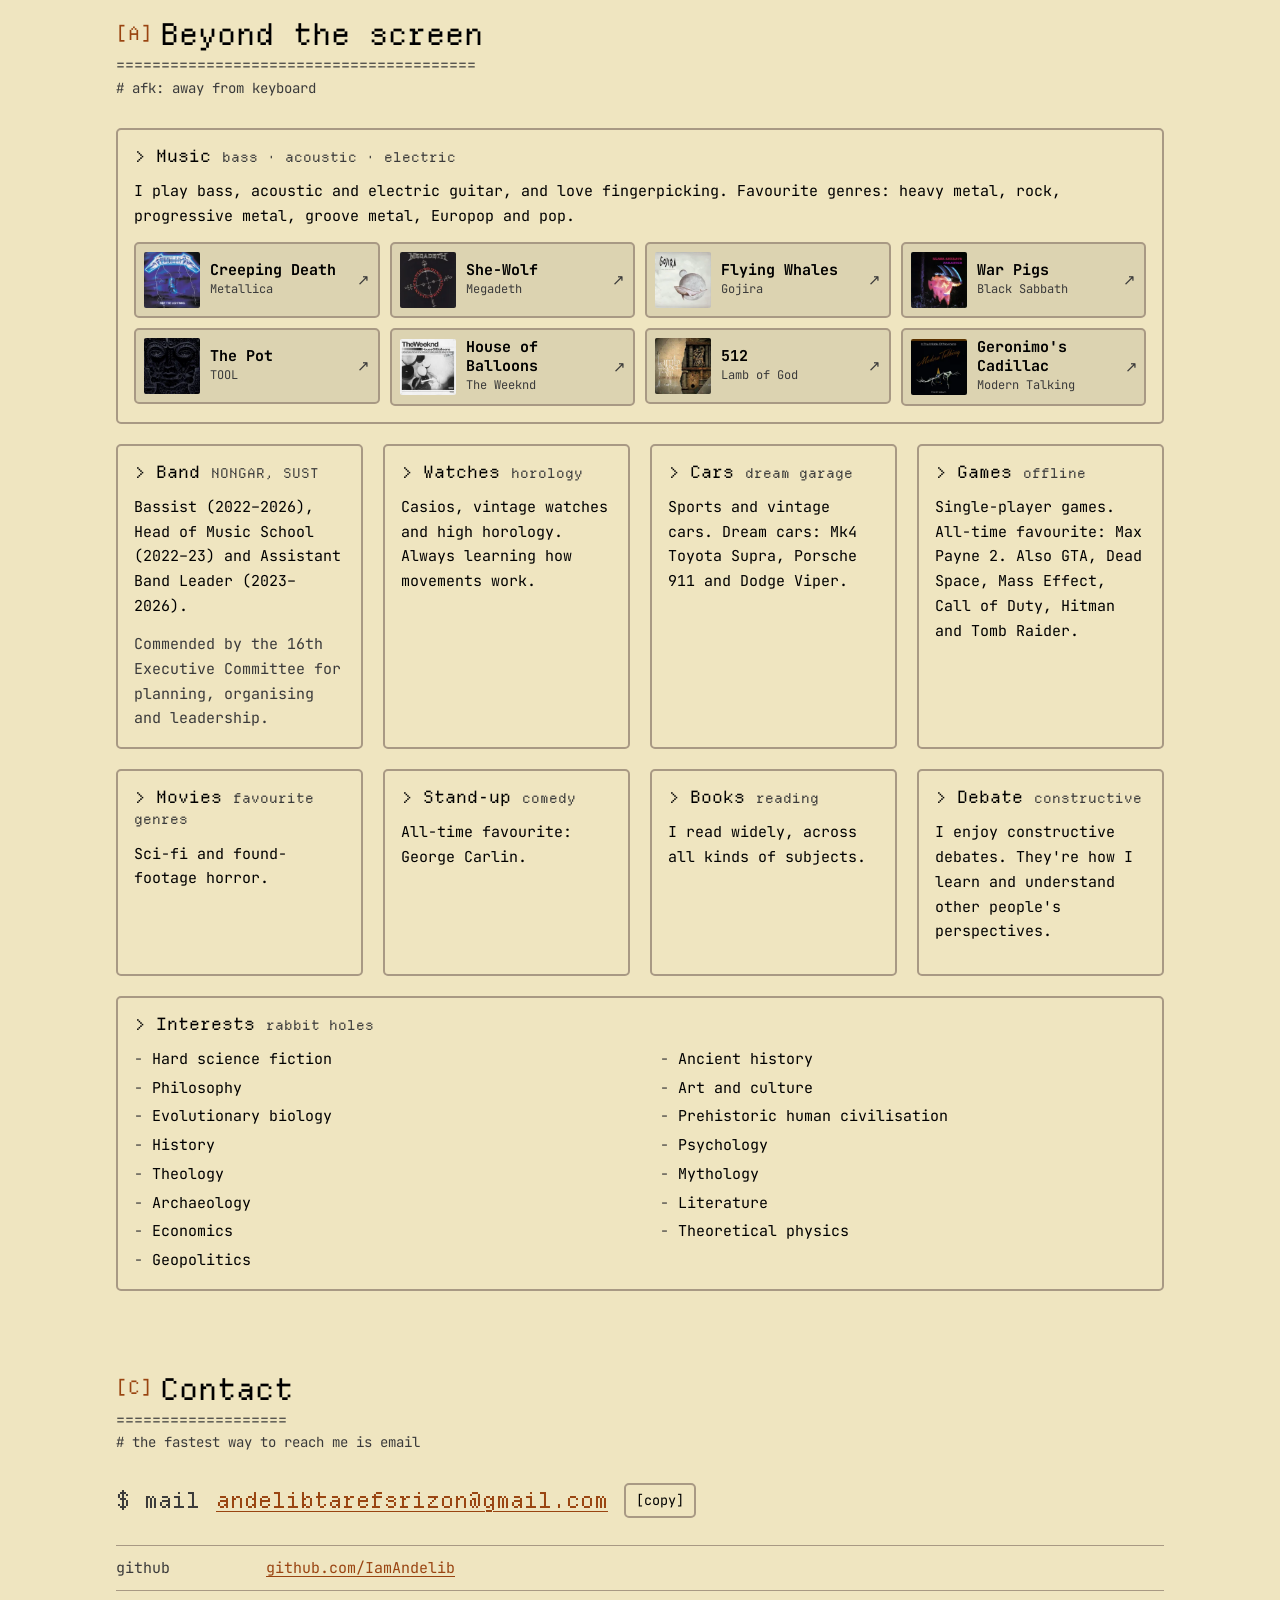
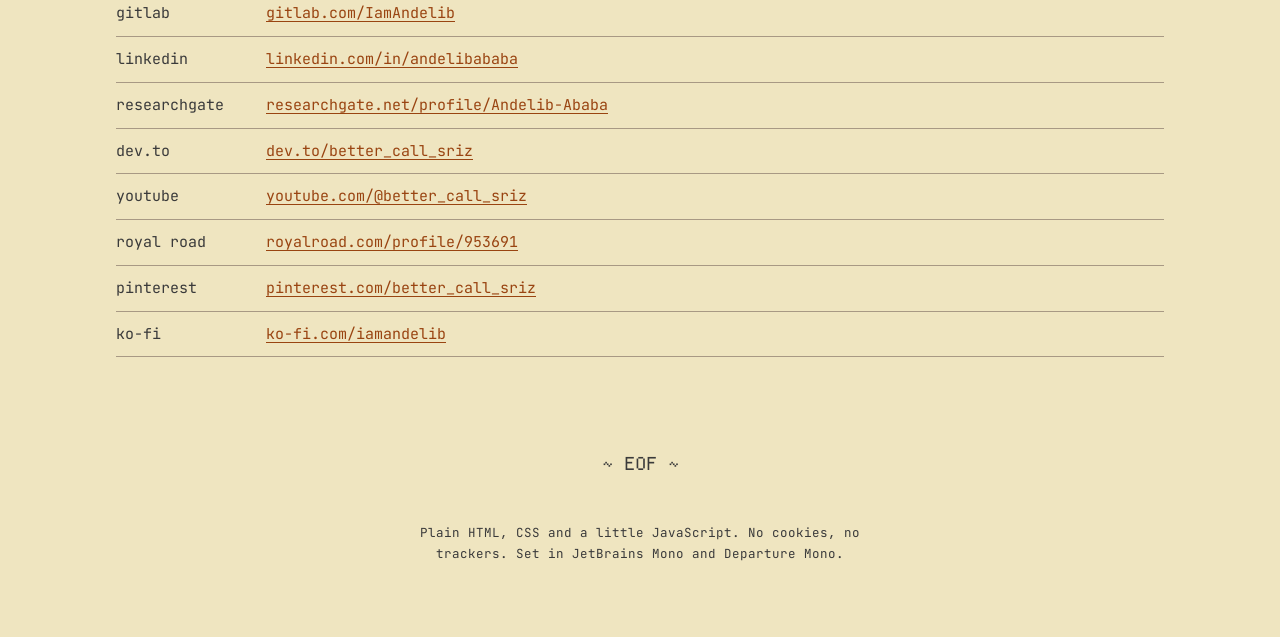
==== commit 5173f075: "fix: two-column interests list; version CSS/JS URLs so updates aren't stuck in browser cache Co-Auth" ====
--- a/index.html
+++ b/index.html
@@ -20,7 +20,7 @@
 <meta name="twitter:description" content="Developer, instructional designer and forestry &amp; ecology researcher. KDE Plasma tools and privacy-first Android apps.">
 <meta name="twitter:image" content="https://iamandelib.github.io/img/og.png">
 <link rel="icon" type="image/svg+xml" href="favicon.svg">
-<link rel="stylesheet" href="css/site.css">
+<link rel="stylesheet" href="css/site.css?v=20261118a">
 <script>
 (function(){var d=document.documentElement,s=null;d.classList.add('js');
 try{var q=new URLSearchParams(location.search).get('skin');if(/^(dark|light|matrix|vt320)$/.test(q||''))s=q}catch(e){}
@@ -578,6 +578,6 @@
 </div>
 
 <div class="toast" id="toast" role="status" aria-live="polite"></div>
-<script type="module" src="js/site.js"></script>
+<script type="module" src="js/site.js?v=20261118a"></script>
 </body>
 </html>
--- a/css/site.css
+++ b/css/site.css
@@ -337,5 +337,6 @@
 
 /* Beyond the screen: 4-up cards, multi-column interest list */
 .cols.afk-cards{grid-template-columns:repeat(auto-fit,minmax(min(220px,100%),1fr));gap:20px}
-ul.cols3{columns:3 190px;column-gap:28px}
+ul.cols3{columns:2;column-gap:40px}
+@media (max-width:600px){ul.cols3{columns:1}}
 ul.cols3 li{break-inside:avoid}
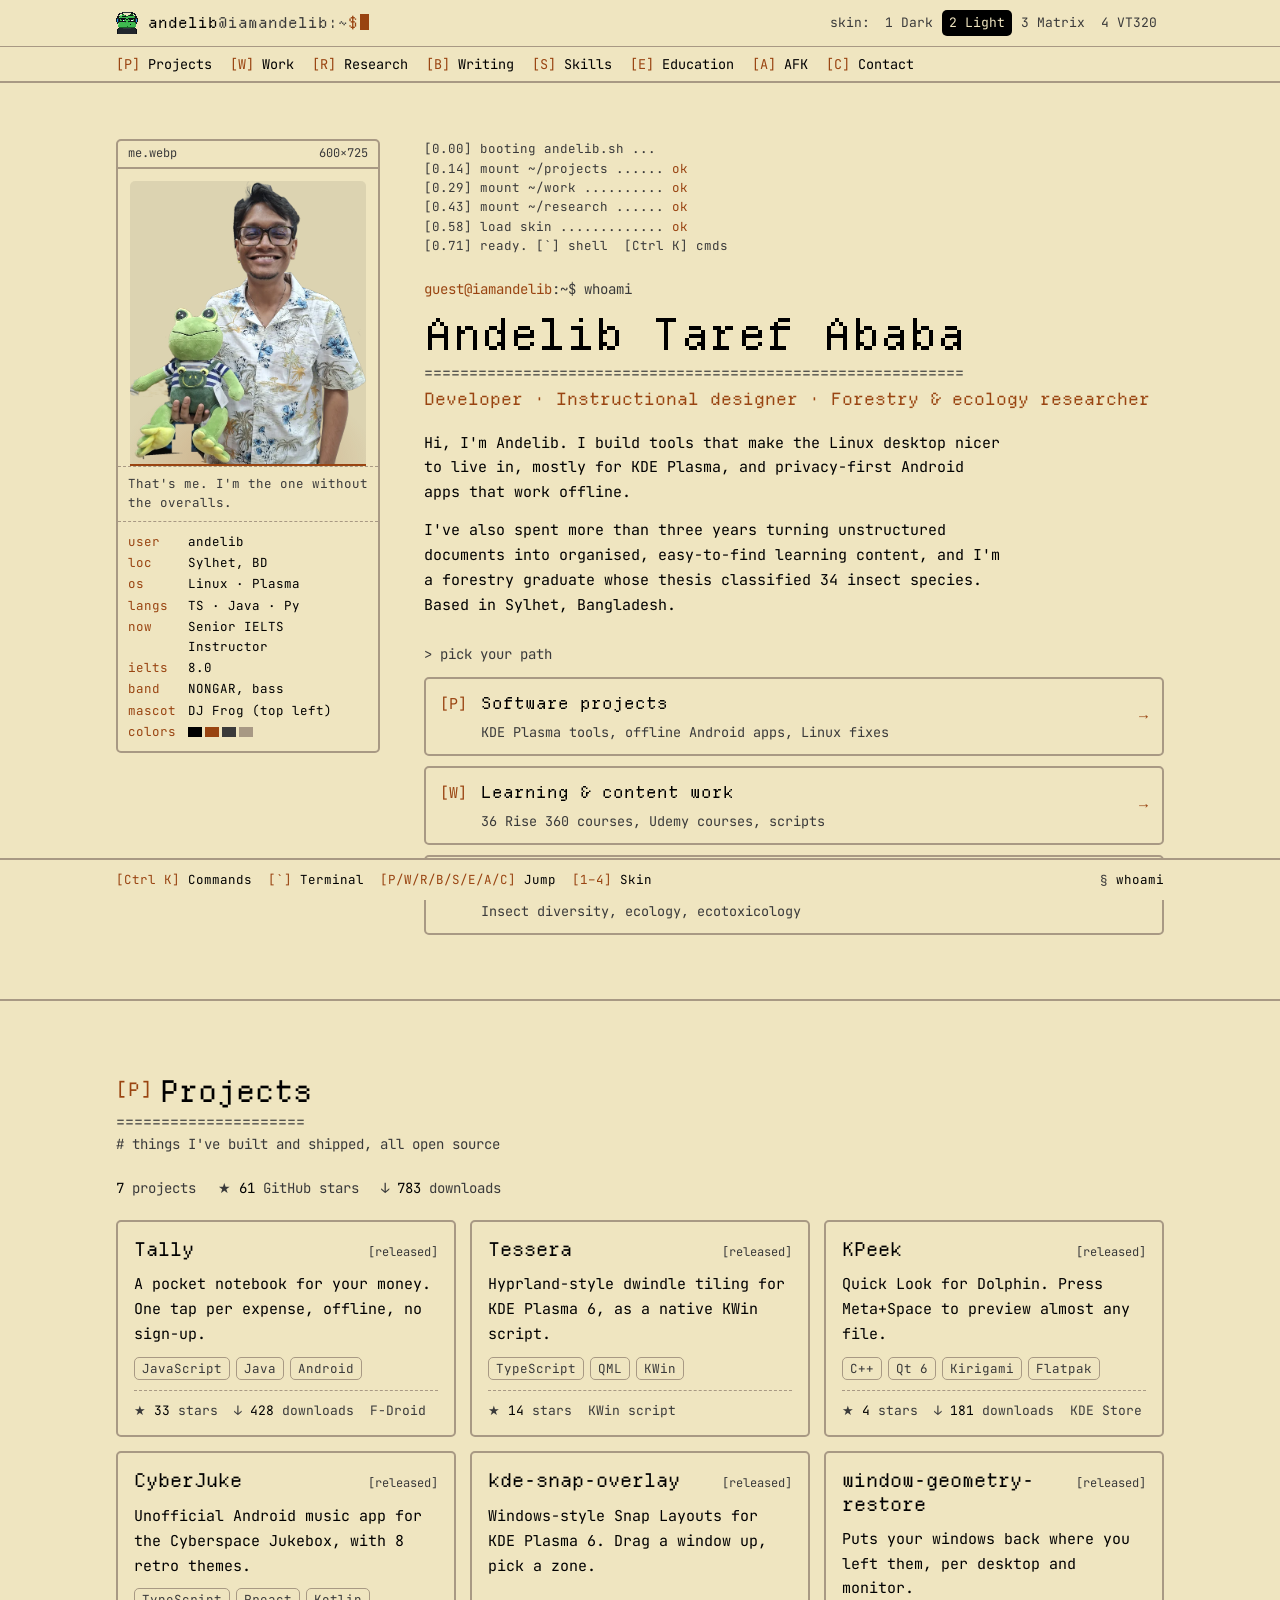
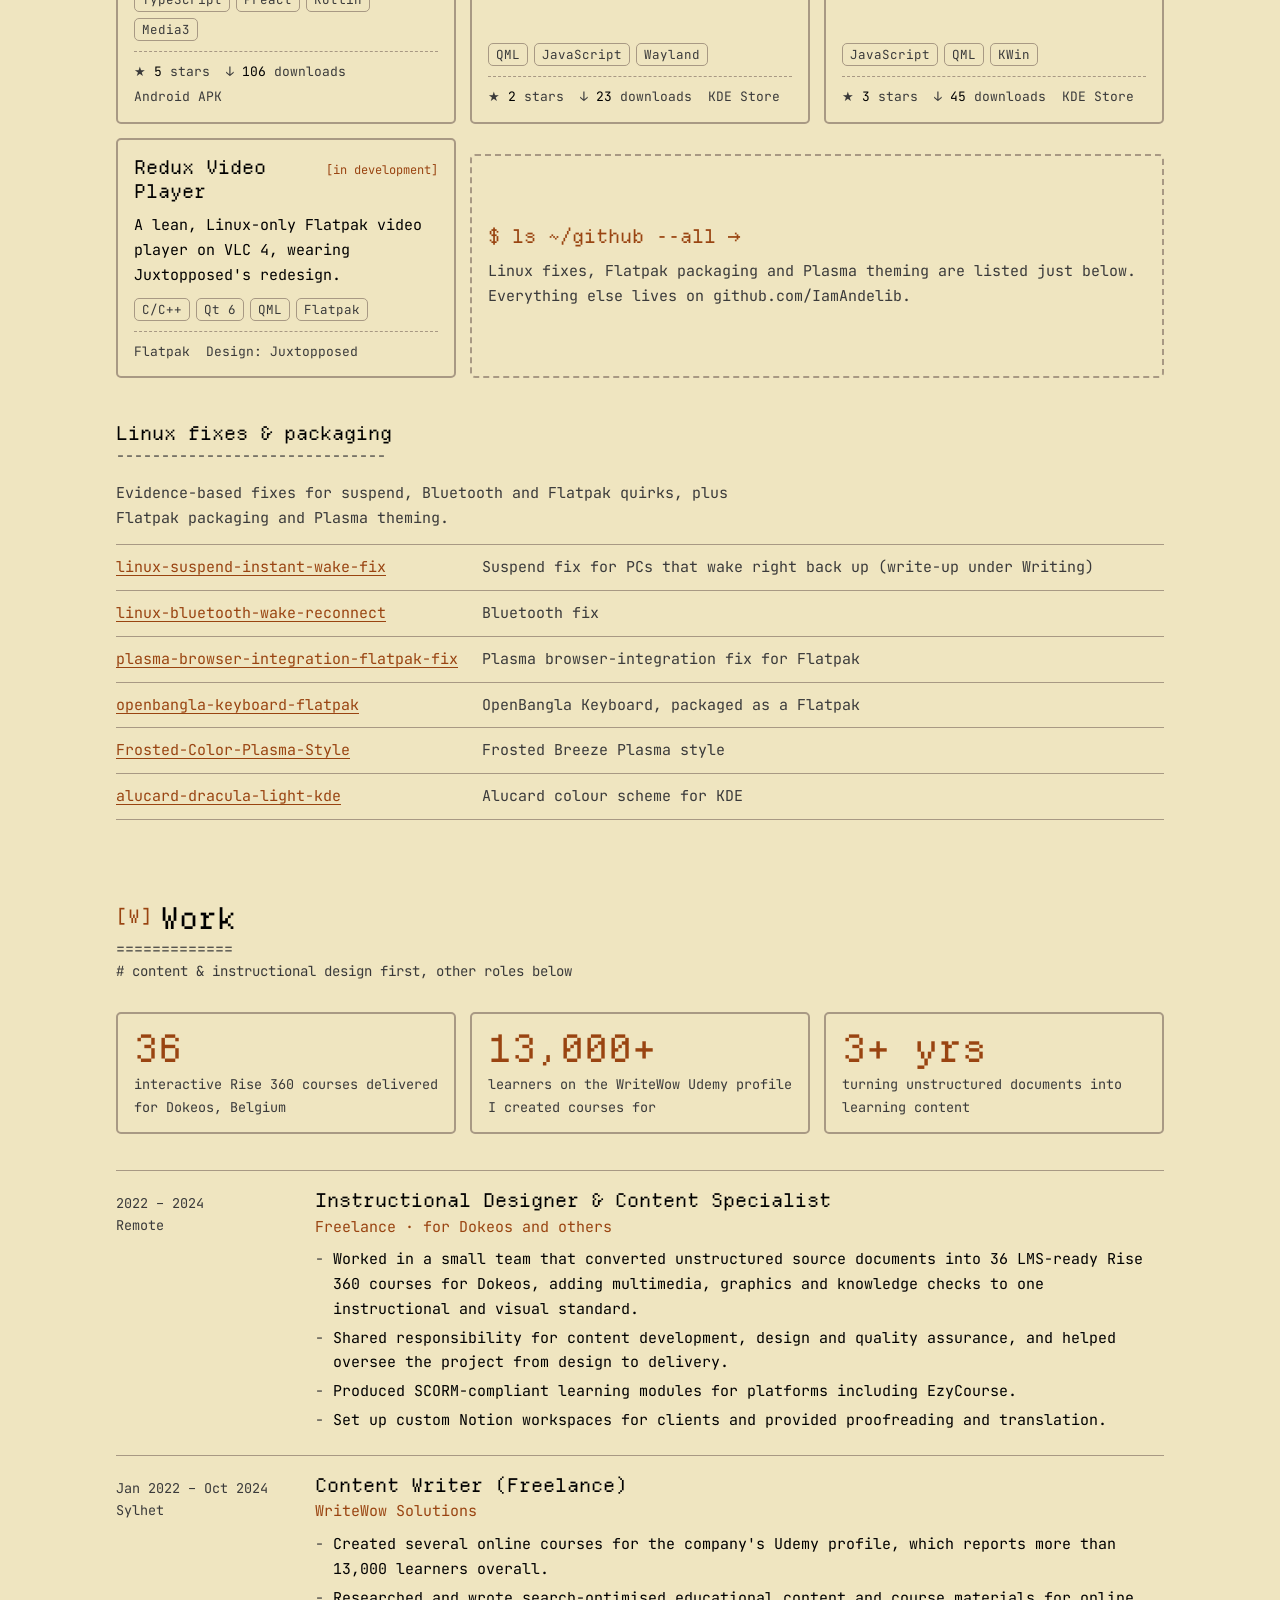
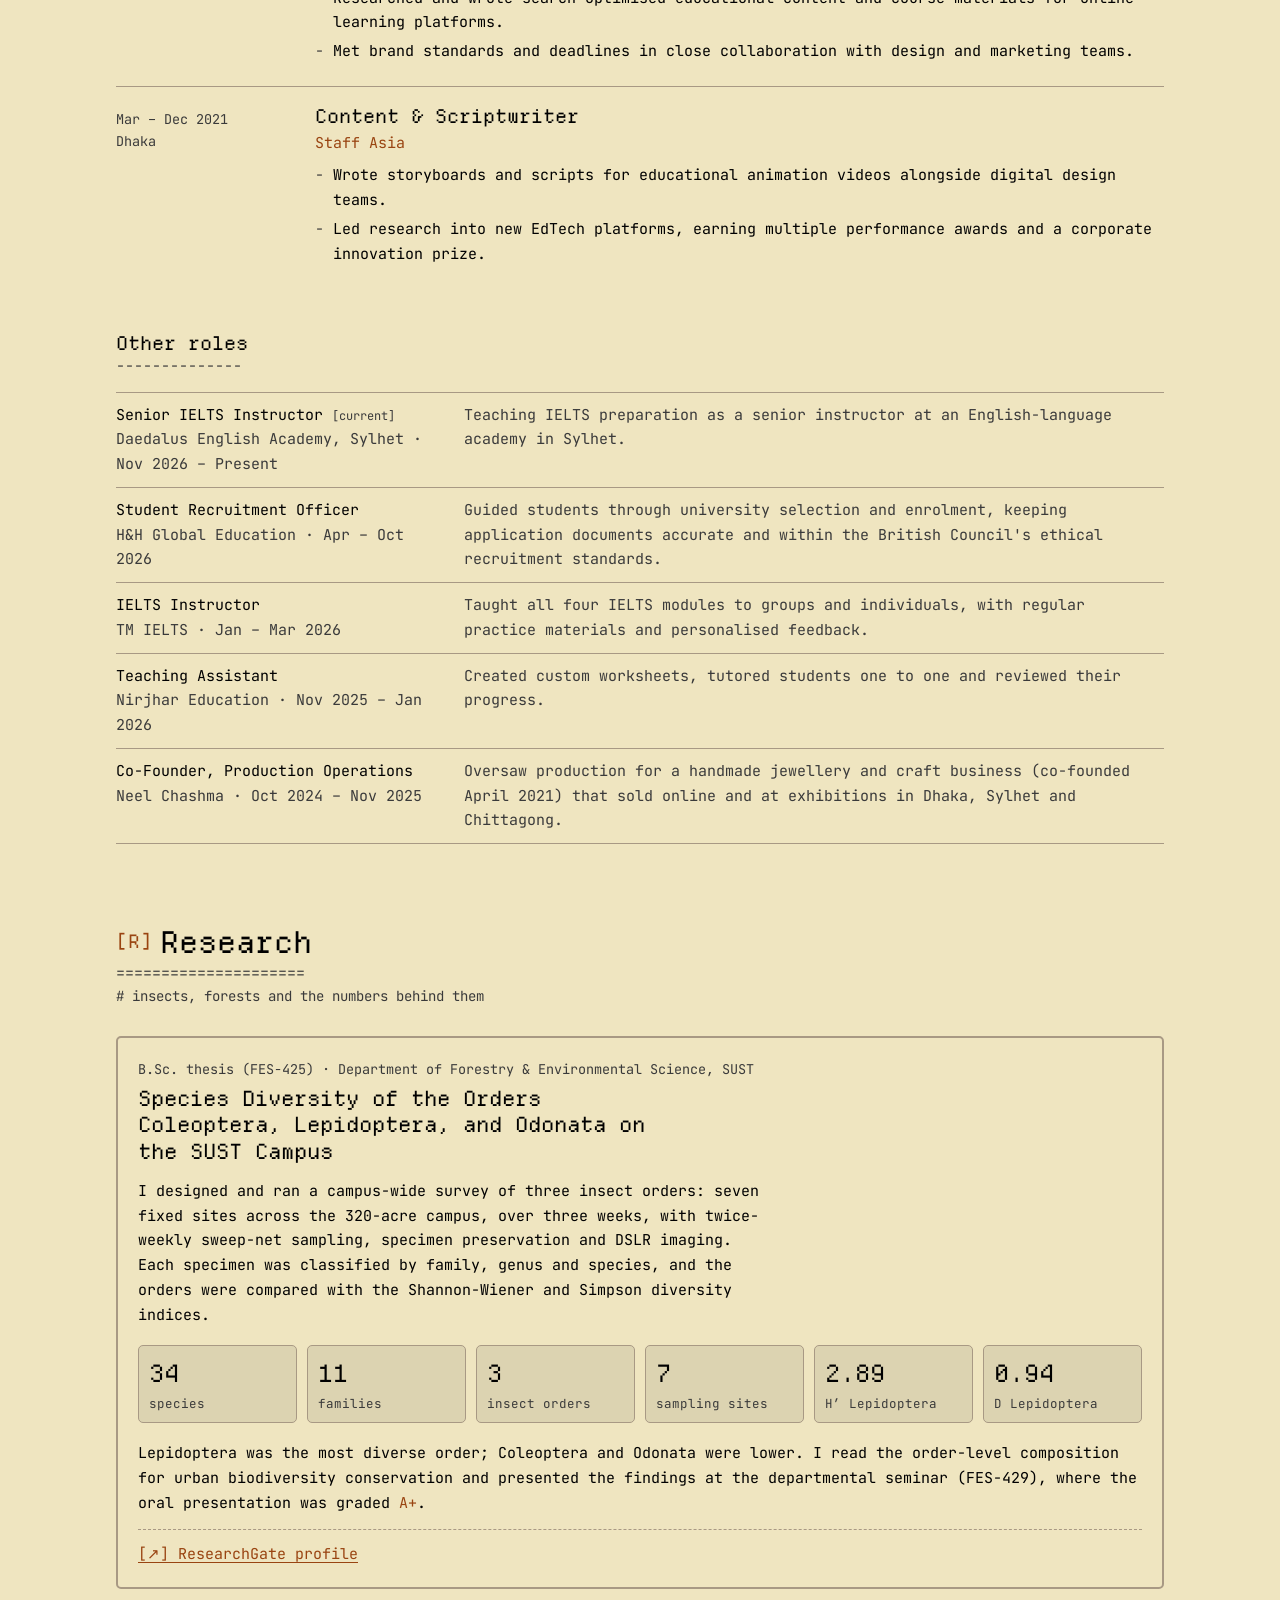
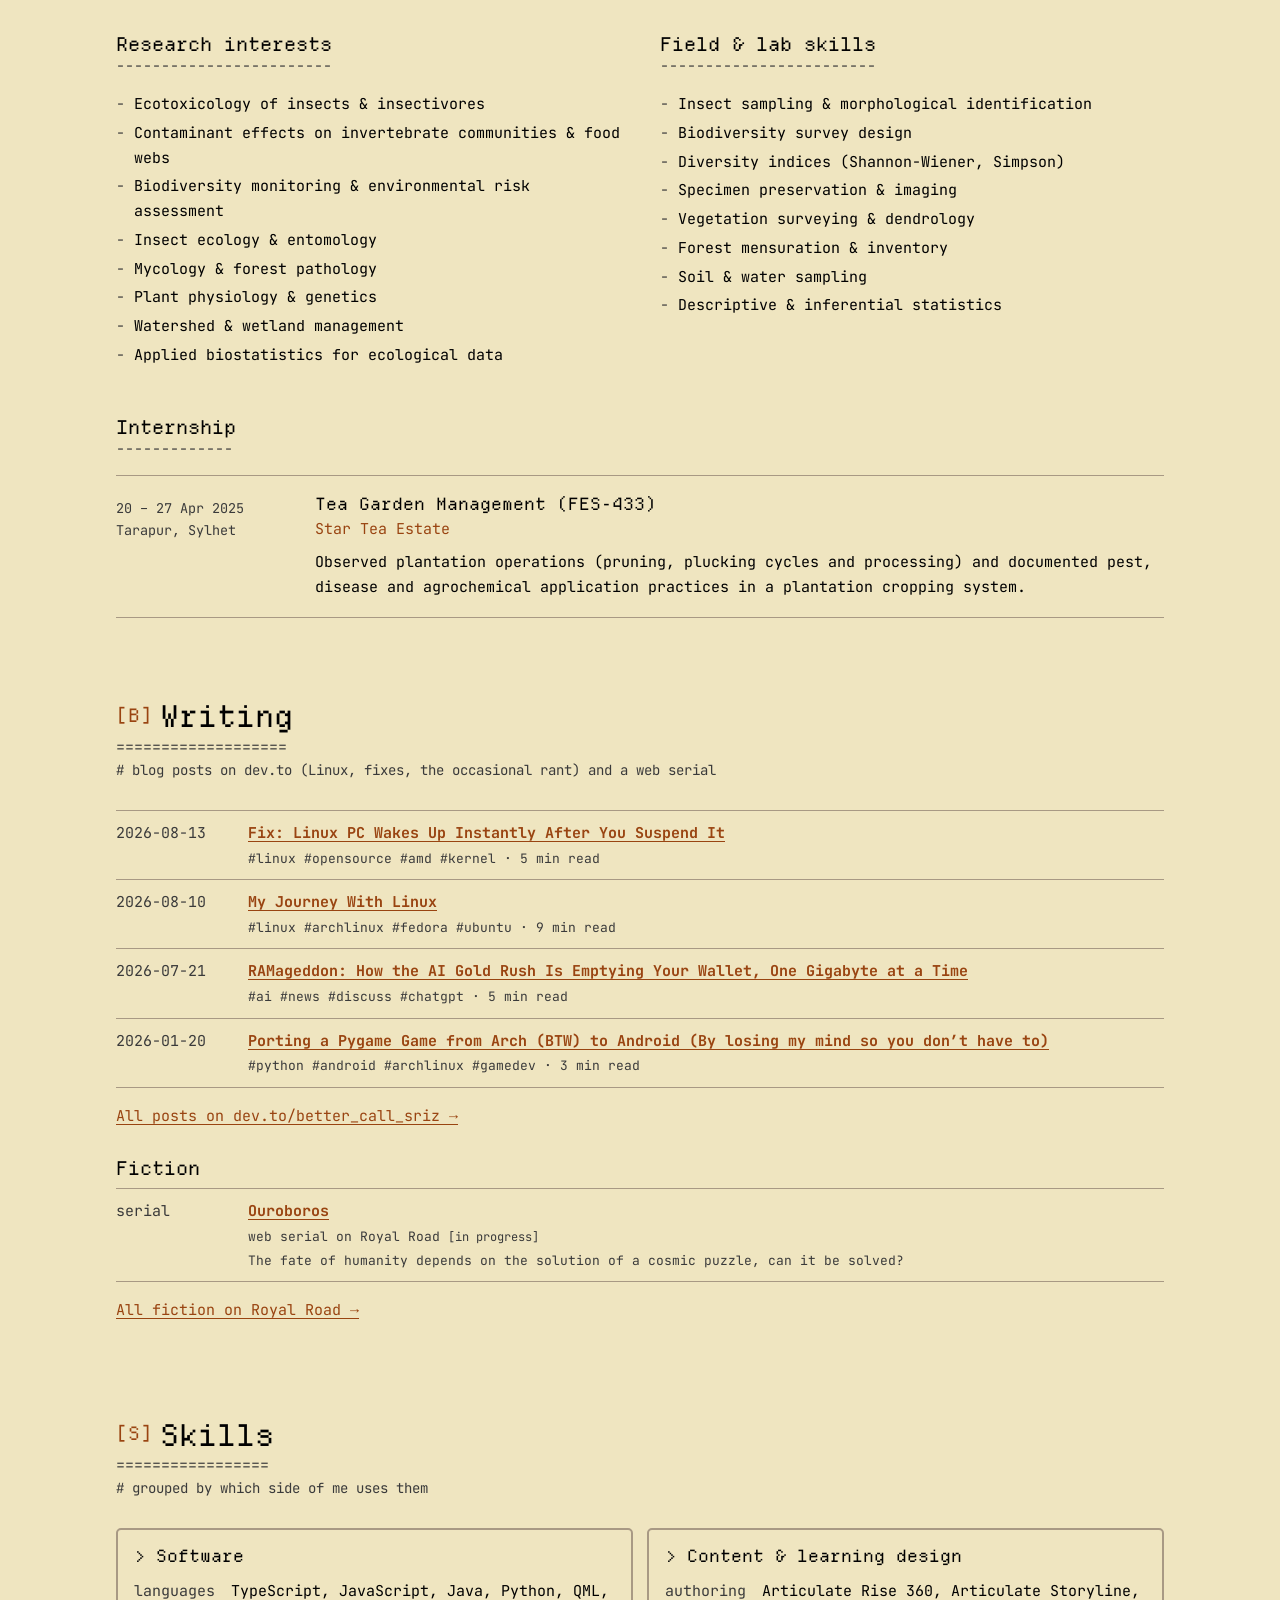
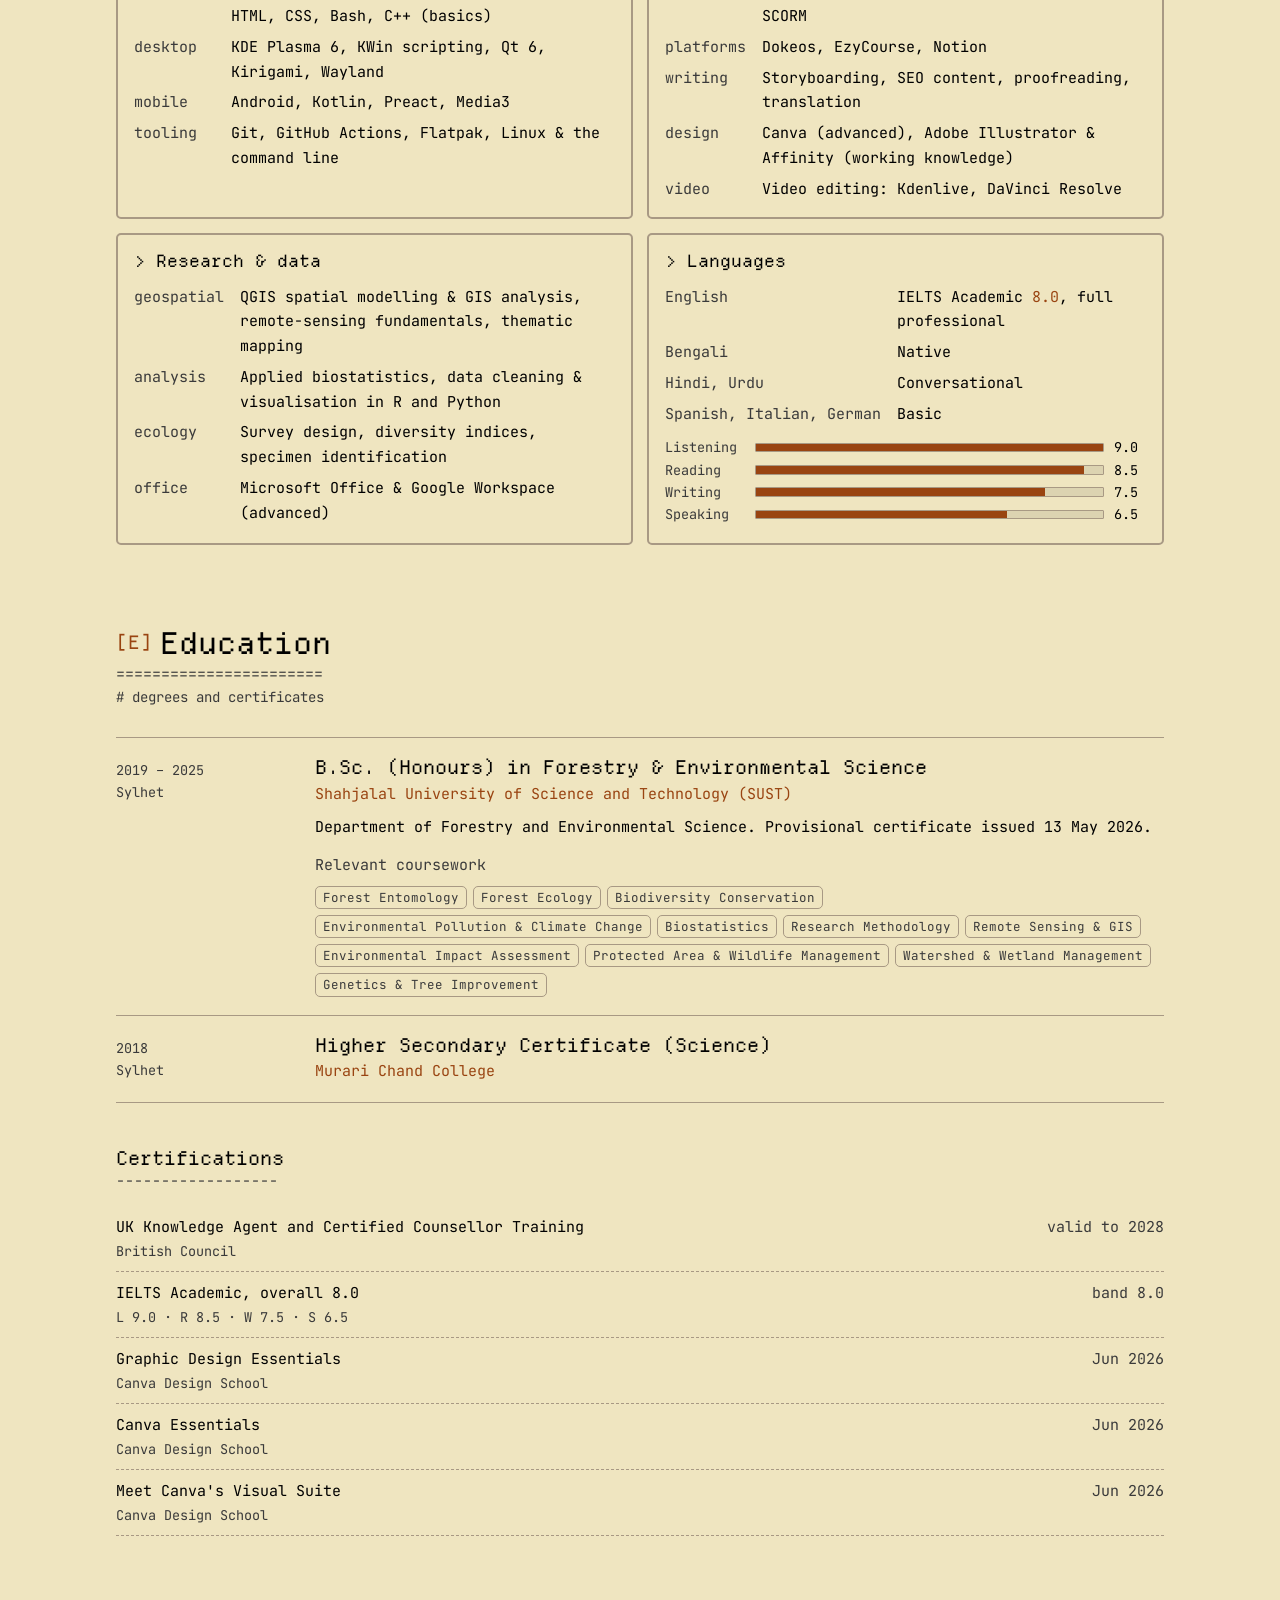
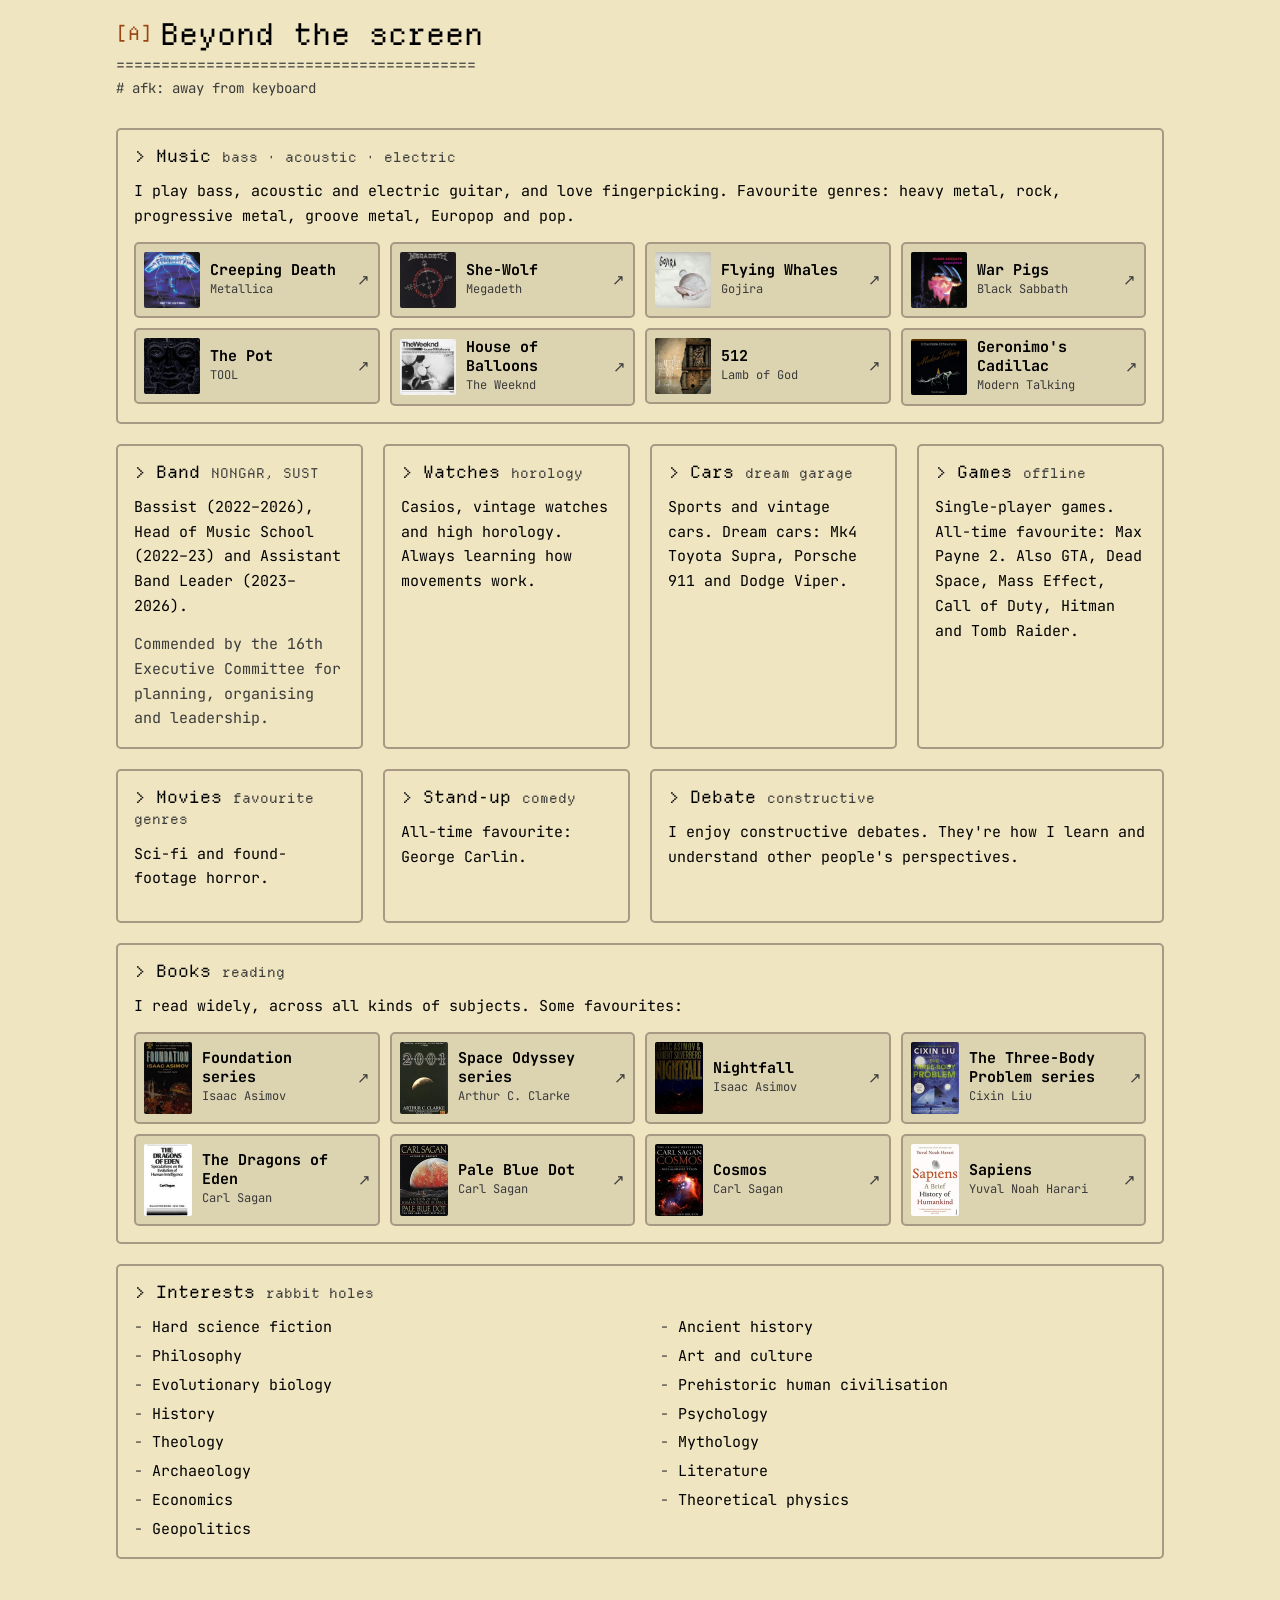
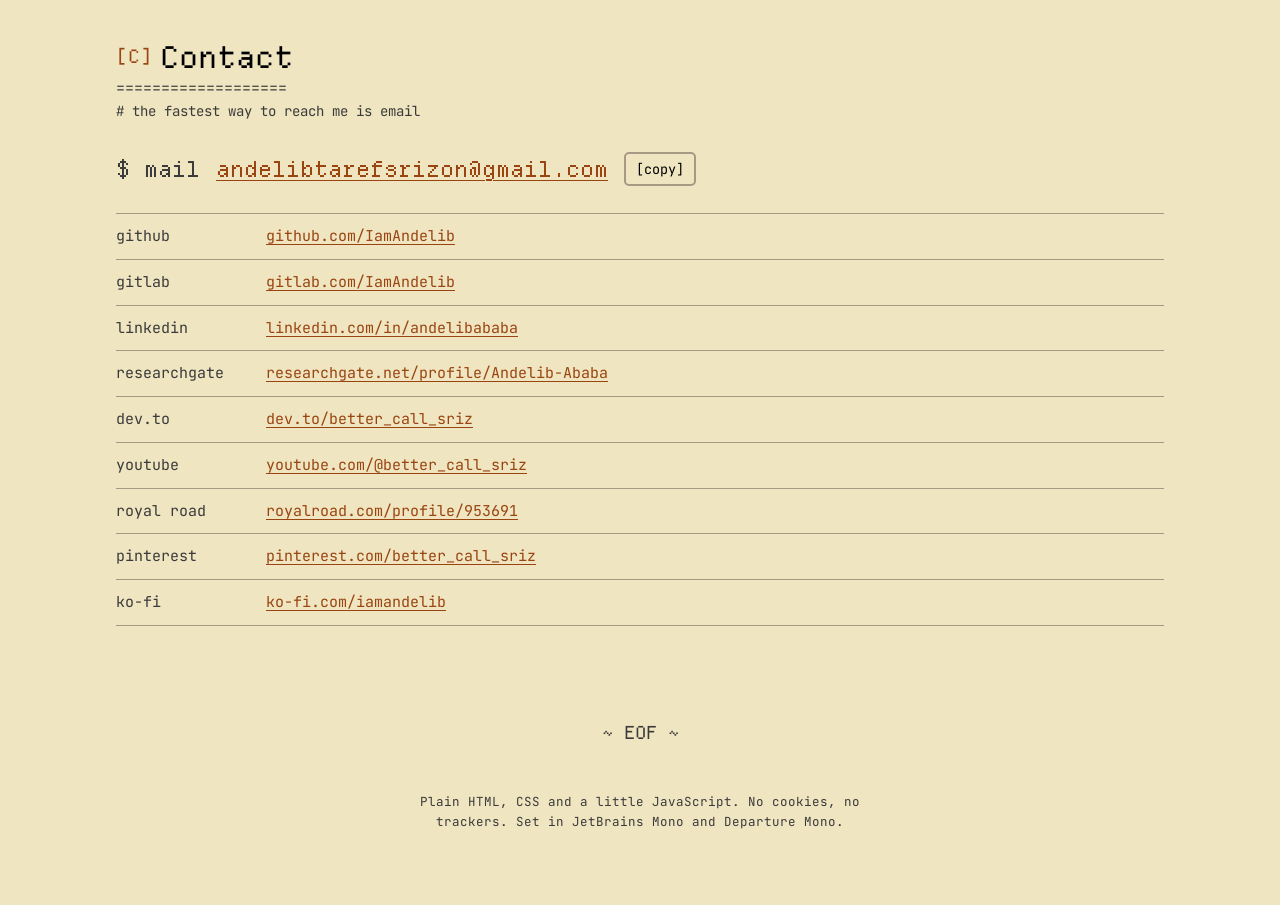
==== commit efdea51d: "content: favourite books with Open Library links and covers Co-Authored-By: Claude Opus 5.5 <noreply" ====
--- a/index.html
+++ b/index.html
@@ -20,7 +20,7 @@
 <meta name="twitter:description" content="Developer, instructional designer and forestry &amp; ecology researcher. KDE Plasma tools and privacy-first Android apps.">
 <meta name="twitter:image" content="https://iamandelib.github.io/img/og.png">
 <link rel="icon" type="image/svg+xml" href="favicon.svg">
-<link rel="stylesheet" href="css/site.css?v=20261118a">
+<link rel="stylesheet" href="css/site.css?v=20261118b">
 <script>
 (function(){var d=document.documentElement,s=null;d.classList.add('js');
 try{var q=new URLSearchParams(location.search).get('skin');if(/^(dark|light|matrix|vt320)$/.test(q||''))s=q}catch(e){}
@@ -489,13 +489,23 @@
         <h3>&gt; Stand-up <span class="dim" style="font-size:.8em">comedy</span></h3>
         <p>All-time favourite: George Carlin.</p>
       </div>
-      <div class="group">
-        <h3>&gt; Books <span class="dim" style="font-size:.8em">reading</span></h3>
-        <p>I read widely, across all kinds of subjects.</p>
-      </div>
-      <div class="group">
+      <div class="group span2">
         <h3>&gt; Debate <span class="dim" style="font-size:.8em">constructive</span></h3>
         <p>I enjoy constructive debates. They're how I learn and understand other people's perspectives.</p>
+      </div>
+      <div class="group wide">
+        <h3>&gt; Books <span class="dim" style="font-size:.8em">reading</span></h3>
+        <p>I read widely, across all kinds of subjects. Some favourites:</p>
+        <ul class="tracks" aria-label="Favourite books on Open Library">
+          <li class="track book"><a href="https://openlibrary.org/works/OL46125W" rel="noopener"><img src="img/books/foundation.webp" width="48" height="72" alt="" loading="lazy"><span><b>Foundation series</b><small>Isaac Asimov</small></span><span class="sp" aria-hidden="true">↗</span></a></li>
+          <li class="track book"><a href="https://openlibrary.org/works/OL17365W" rel="noopener"><img src="img/books/2001.webp" width="48" height="72" alt="" loading="lazy"><span><b>Space Odyssey series</b><small>Arthur C. Clarke</small></span><span class="sp" aria-hidden="true">↗</span></a></li>
+          <li class="track book"><a href="https://openlibrary.org/works/OL46374W" rel="noopener"><img src="img/books/nightfall.webp" width="48" height="72" alt="" loading="lazy"><span><b>Nightfall</b><small>Isaac Asimov</small></span><span class="sp" aria-hidden="true">↗</span></a></li>
+          <li class="track book"><a href="https://openlibrary.org/works/OL17267881W" rel="noopener"><img src="img/books/threebody.webp" width="48" height="72" alt="" loading="lazy"><span><b>The Three-Body Problem series</b><small>Cixin Liu</small></span><span class="sp" aria-hidden="true">↗</span></a></li>
+          <li class="track book"><a href="https://openlibrary.org/works/OL2950952W" rel="noopener"><img src="img/books/dragons.webp" width="48" height="72" alt="" loading="lazy"><span><b>The Dragons of Eden</b><small>Carl Sagan</small></span><span class="sp" aria-hidden="true">↗</span></a></li>
+          <li class="track book"><a href="https://openlibrary.org/works/OL2950948W" rel="noopener"><img src="img/books/paleblue.webp" width="48" height="72" alt="" loading="lazy"><span><b>Pale Blue Dot</b><small>Carl Sagan</small></span><span class="sp" aria-hidden="true">↗</span></a></li>
+          <li class="track book"><a href="https://openlibrary.org/works/OL15829966W" rel="noopener"><img src="img/books/cosmos.webp" width="48" height="72" alt="" loading="lazy"><span><b>Cosmos</b><small>Carl Sagan</small></span><span class="sp" aria-hidden="true">↗</span></a></li>
+          <li class="track book"><a href="https://openlibrary.org/works/OL17075811W" rel="noopener"><img src="img/books/sapiens.webp" width="48" height="72" alt="" loading="lazy"><span><b>Sapiens</b><small>Yuval Noah Harari</small></span><span class="sp" aria-hidden="true">↗</span></a></li>
+        </ul>
       </div>
       <div class="group wide">
         <h3>&gt; Interests <span class="dim" style="font-size:.8em">rabbit holes</span></h3>
@@ -578,6 +588,6 @@
 </div>
 
 <div class="toast" id="toast" role="status" aria-live="polite"></div>
-<script type="module" src="js/site.js?v=20261118a"></script>
+<script type="module" src="js/site.js?v=20261118b"></script>
 </body>
 </html>
--- a/css/site.css
+++ b/css/site.css
@@ -340,3 +340,7 @@
 ul.cols3{columns:2;column-gap:40px}
 @media (max-width:600px){ul.cols3{columns:1}}
 ul.cols3 li{break-inside:avoid}
+
+/* favourite books */
+.track.book img{width:48px;height:72px;border-radius:2px}
+@media (min-width:1000px){.afk-cards .span2{grid-column:span 2}}
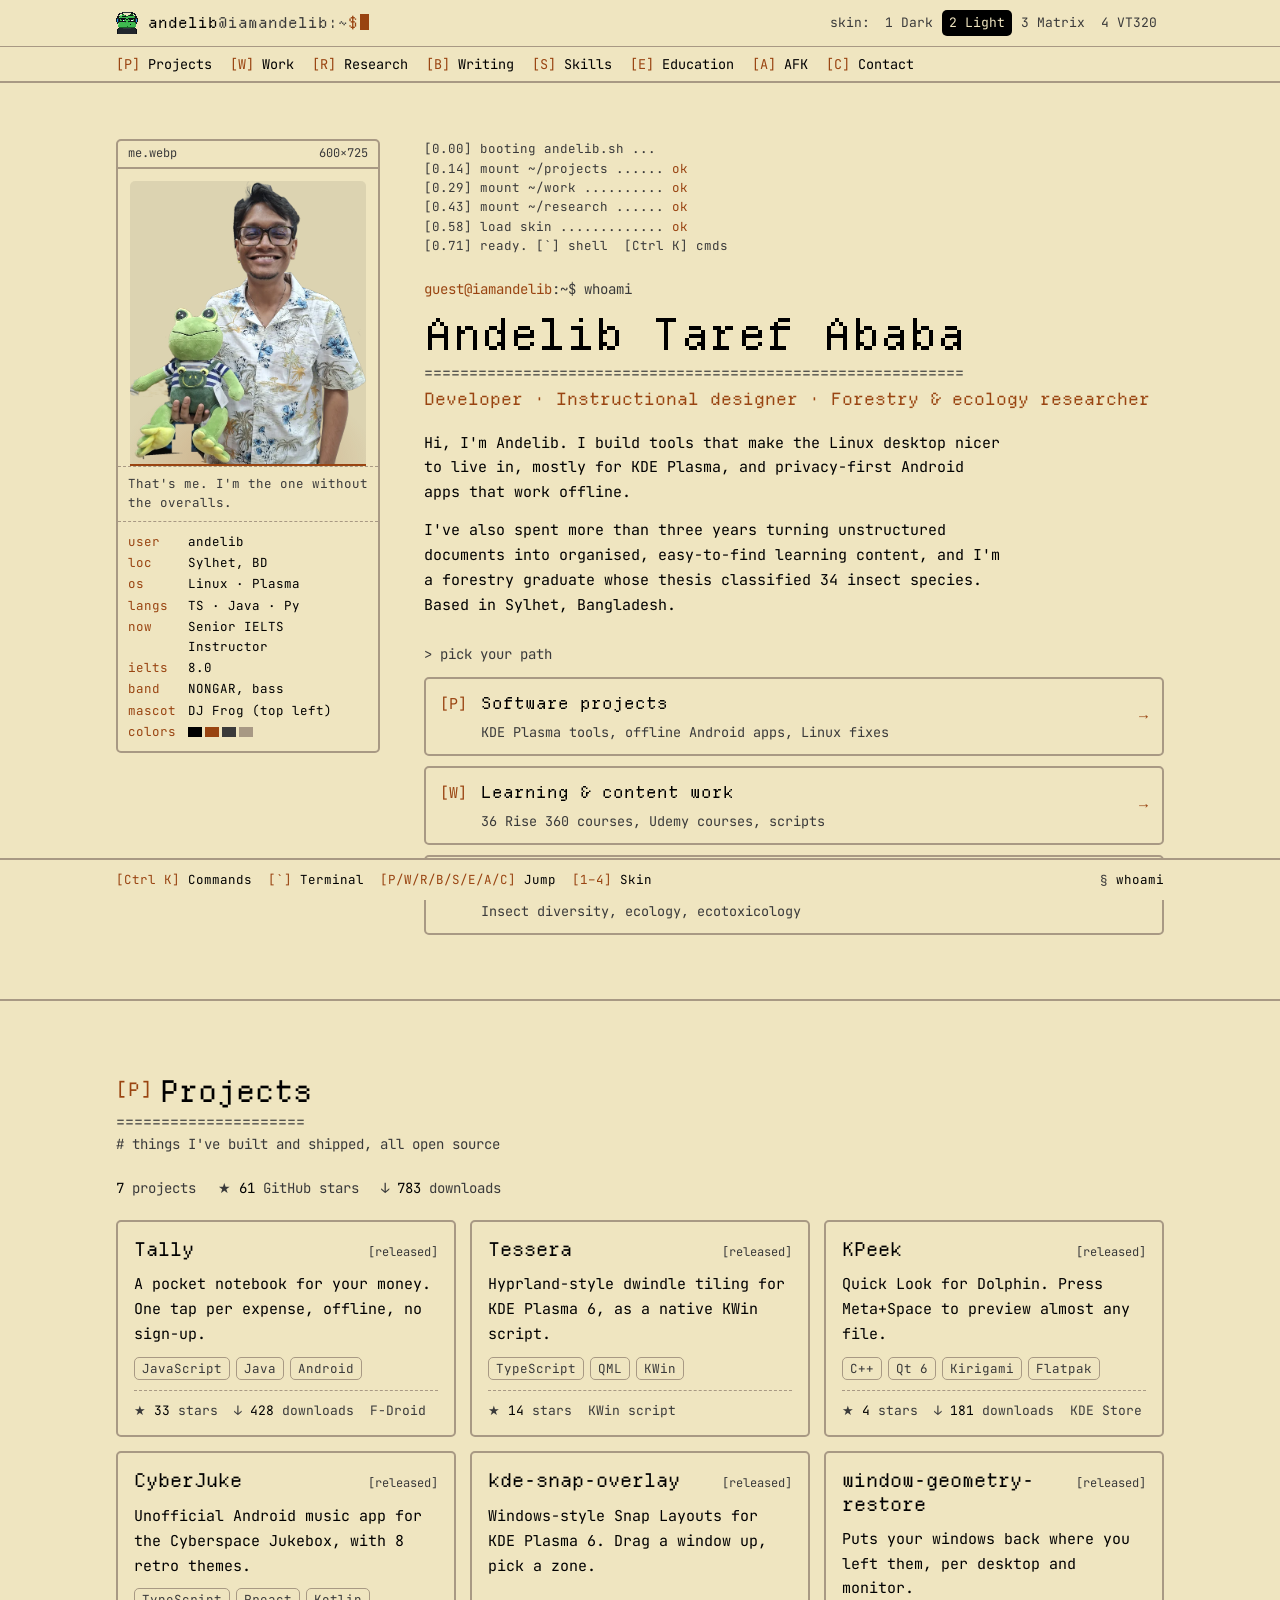
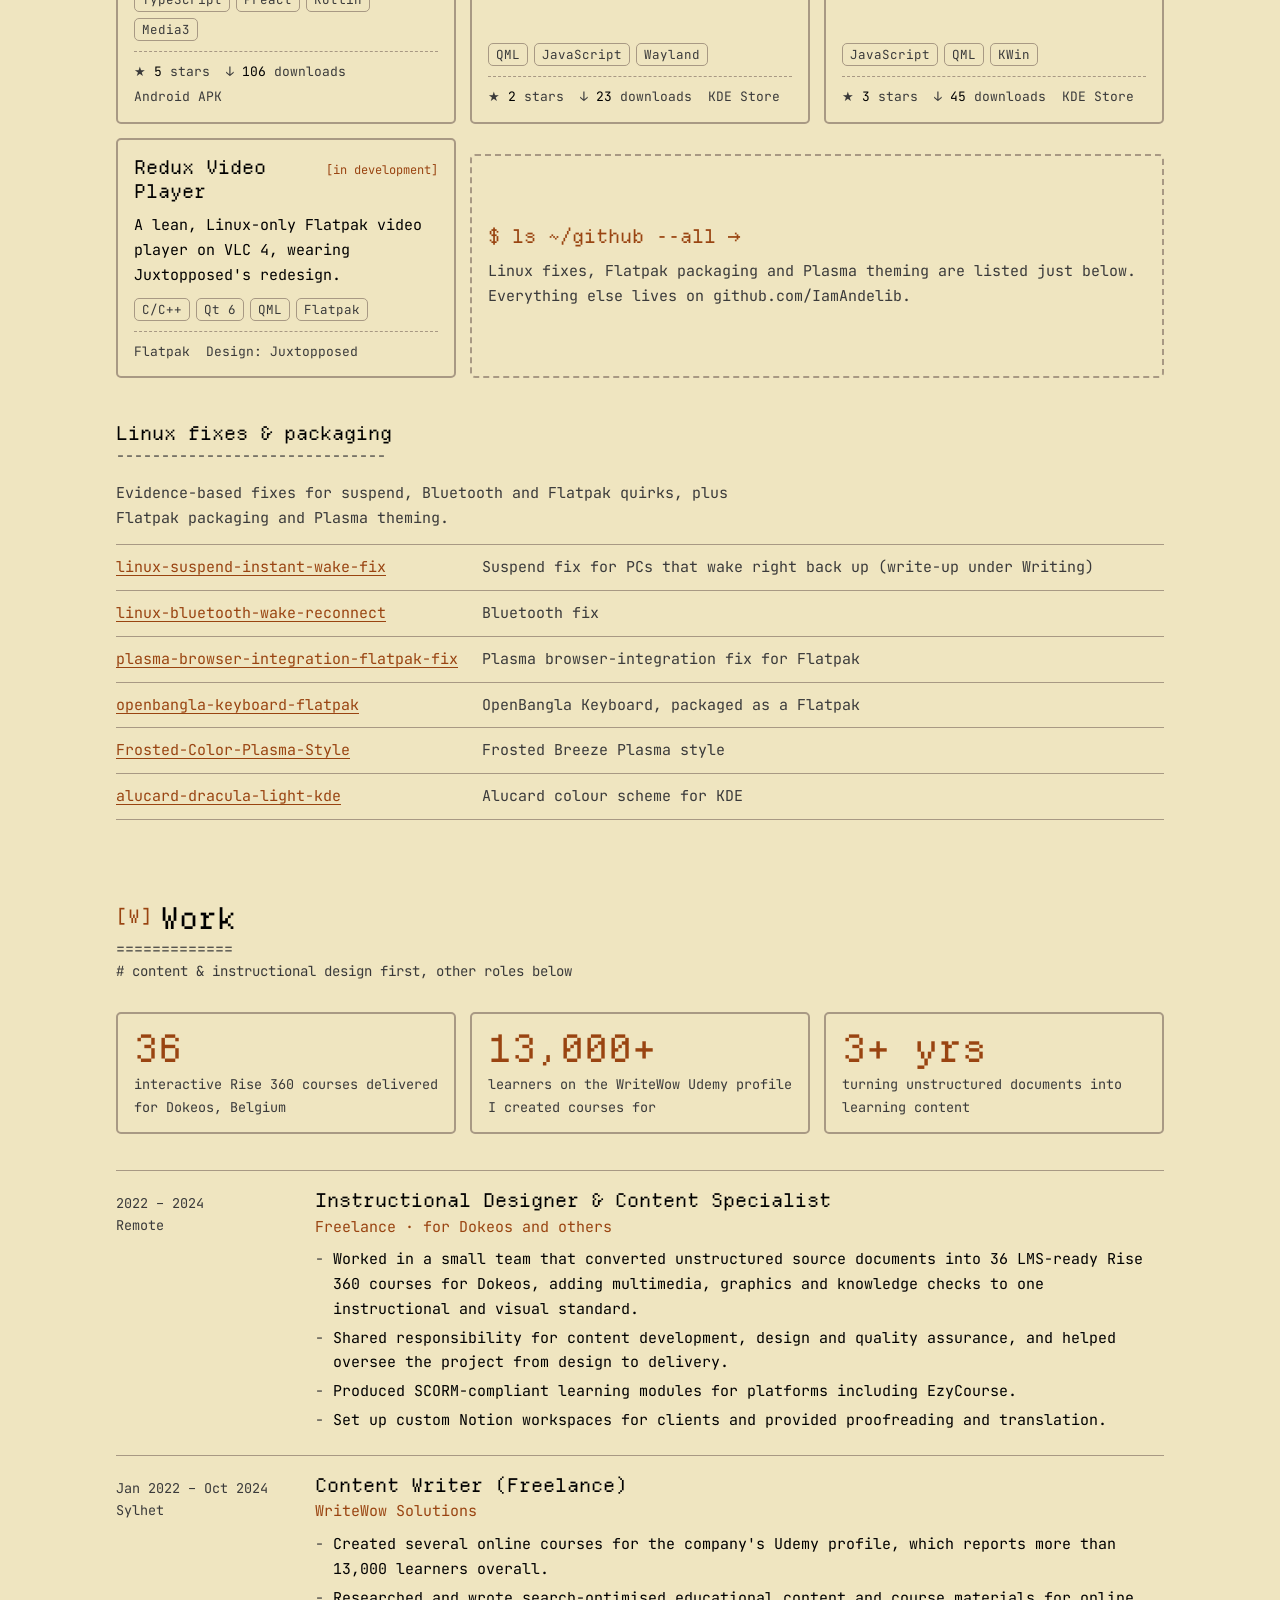
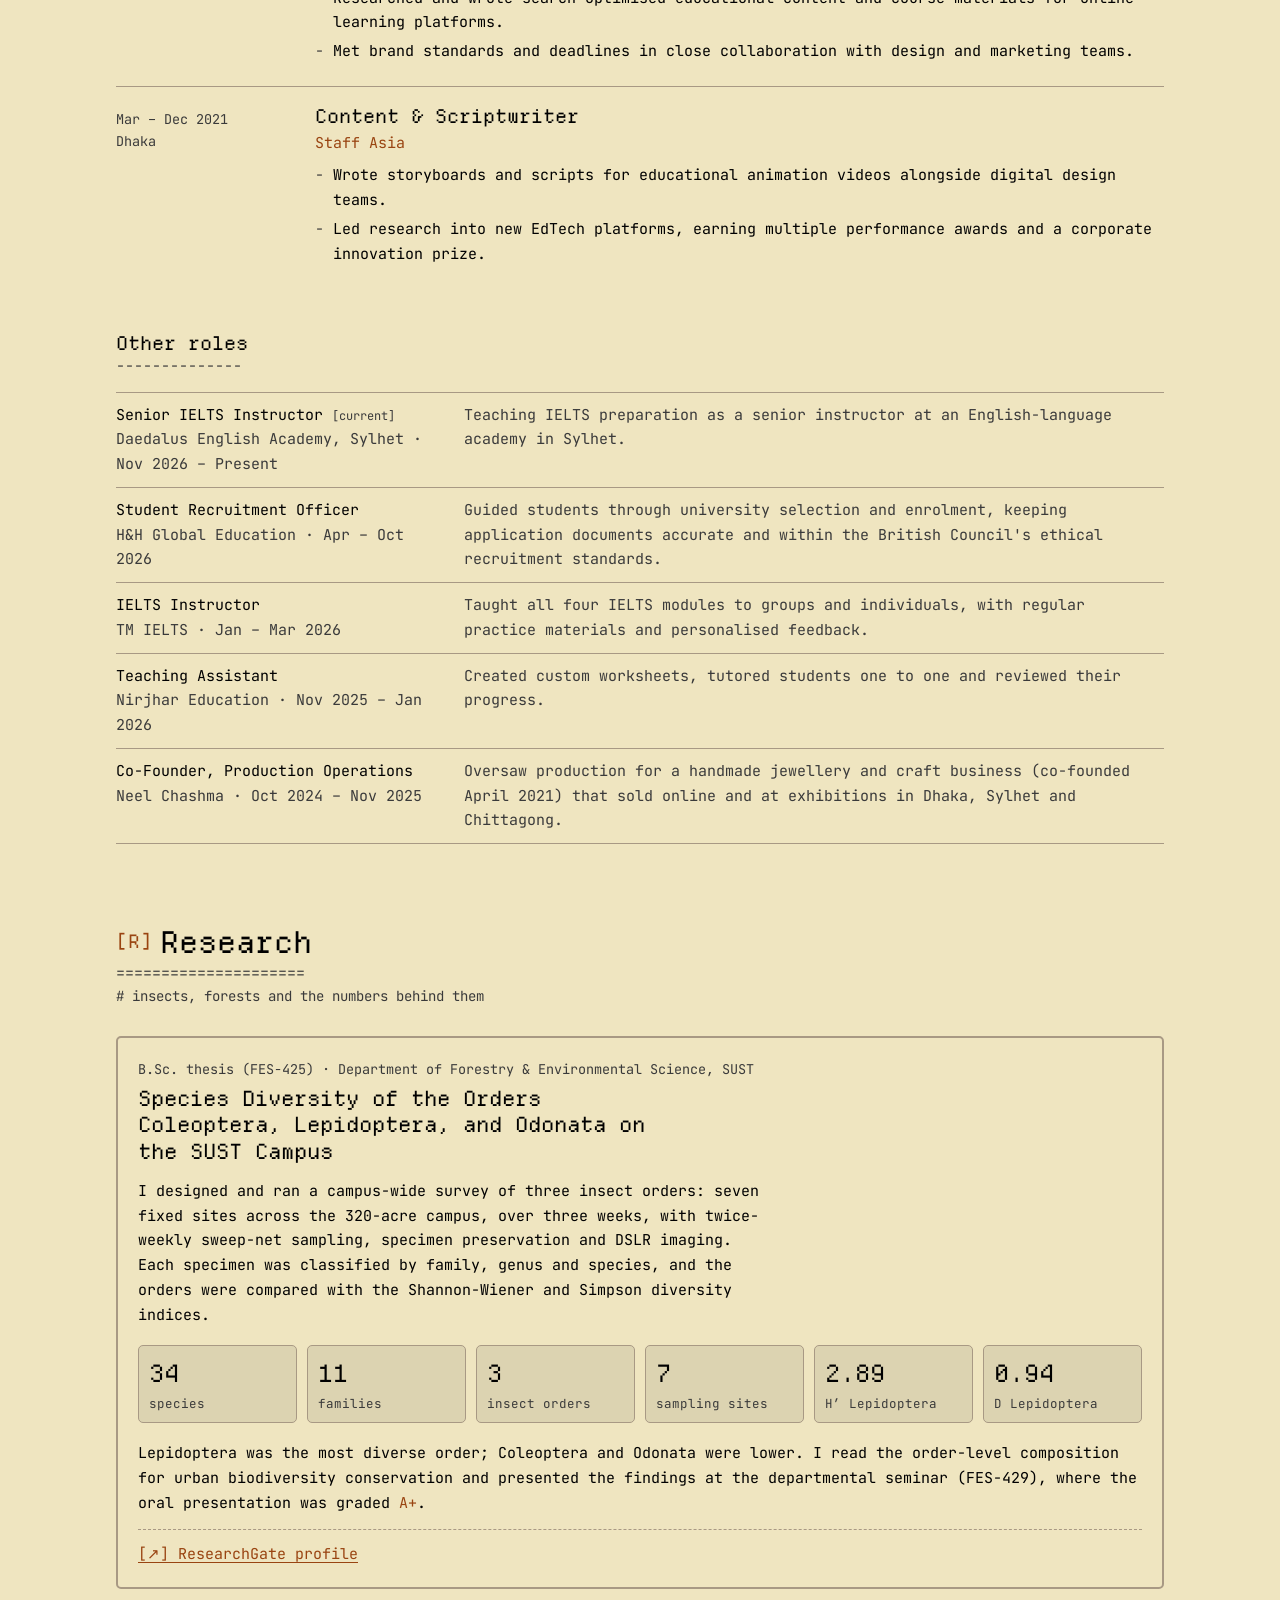
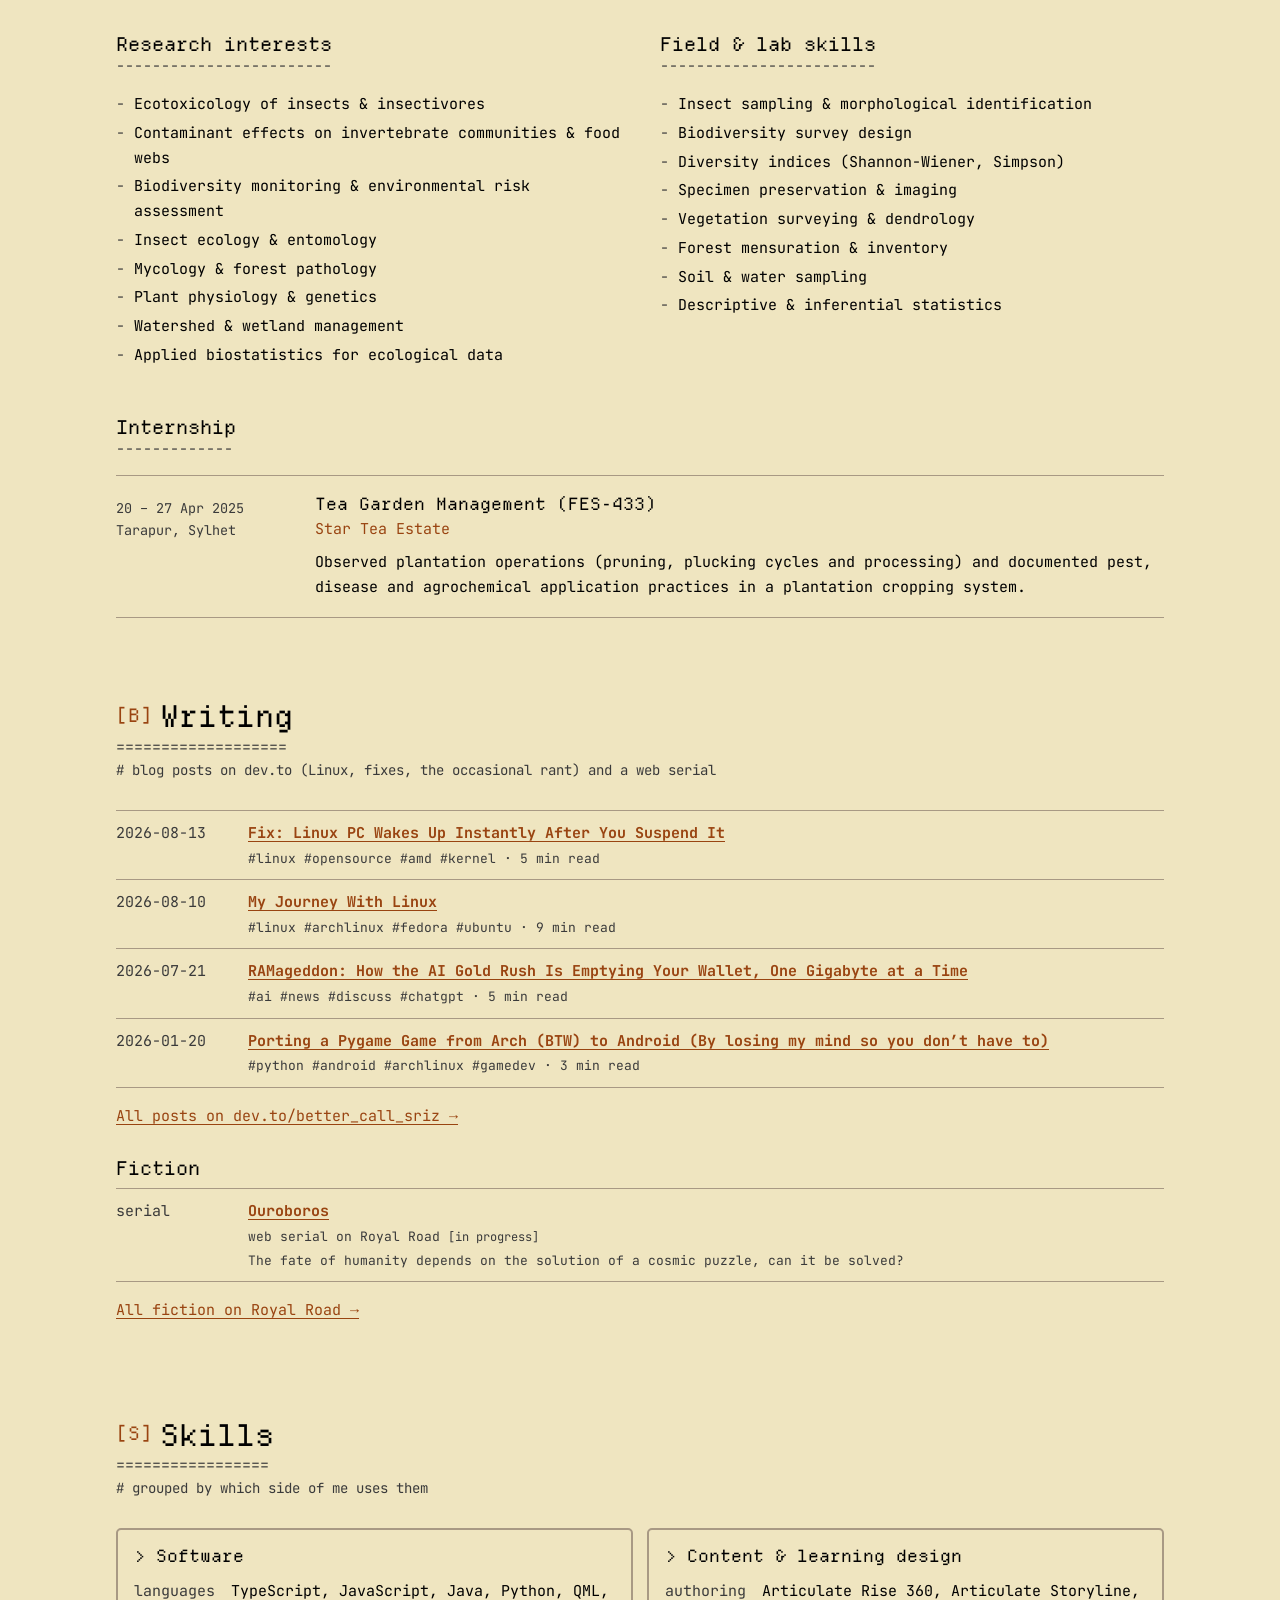
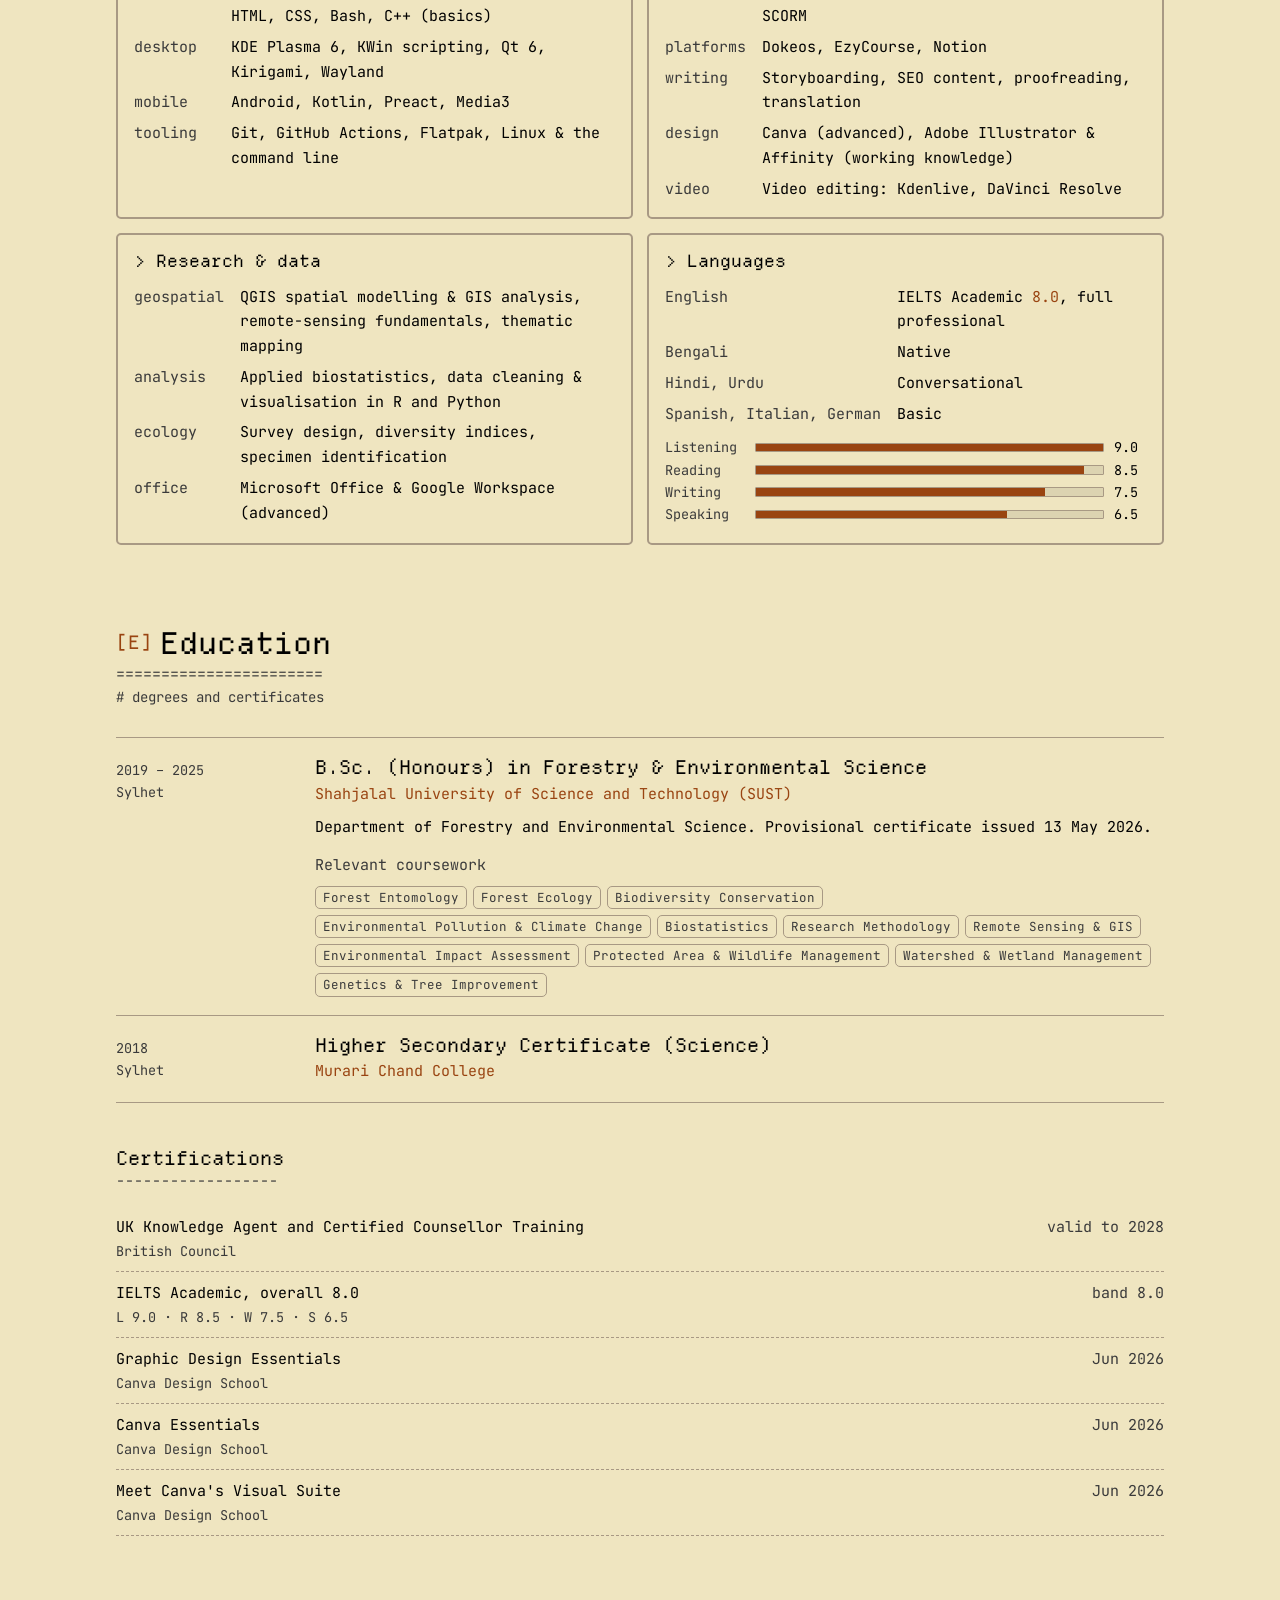
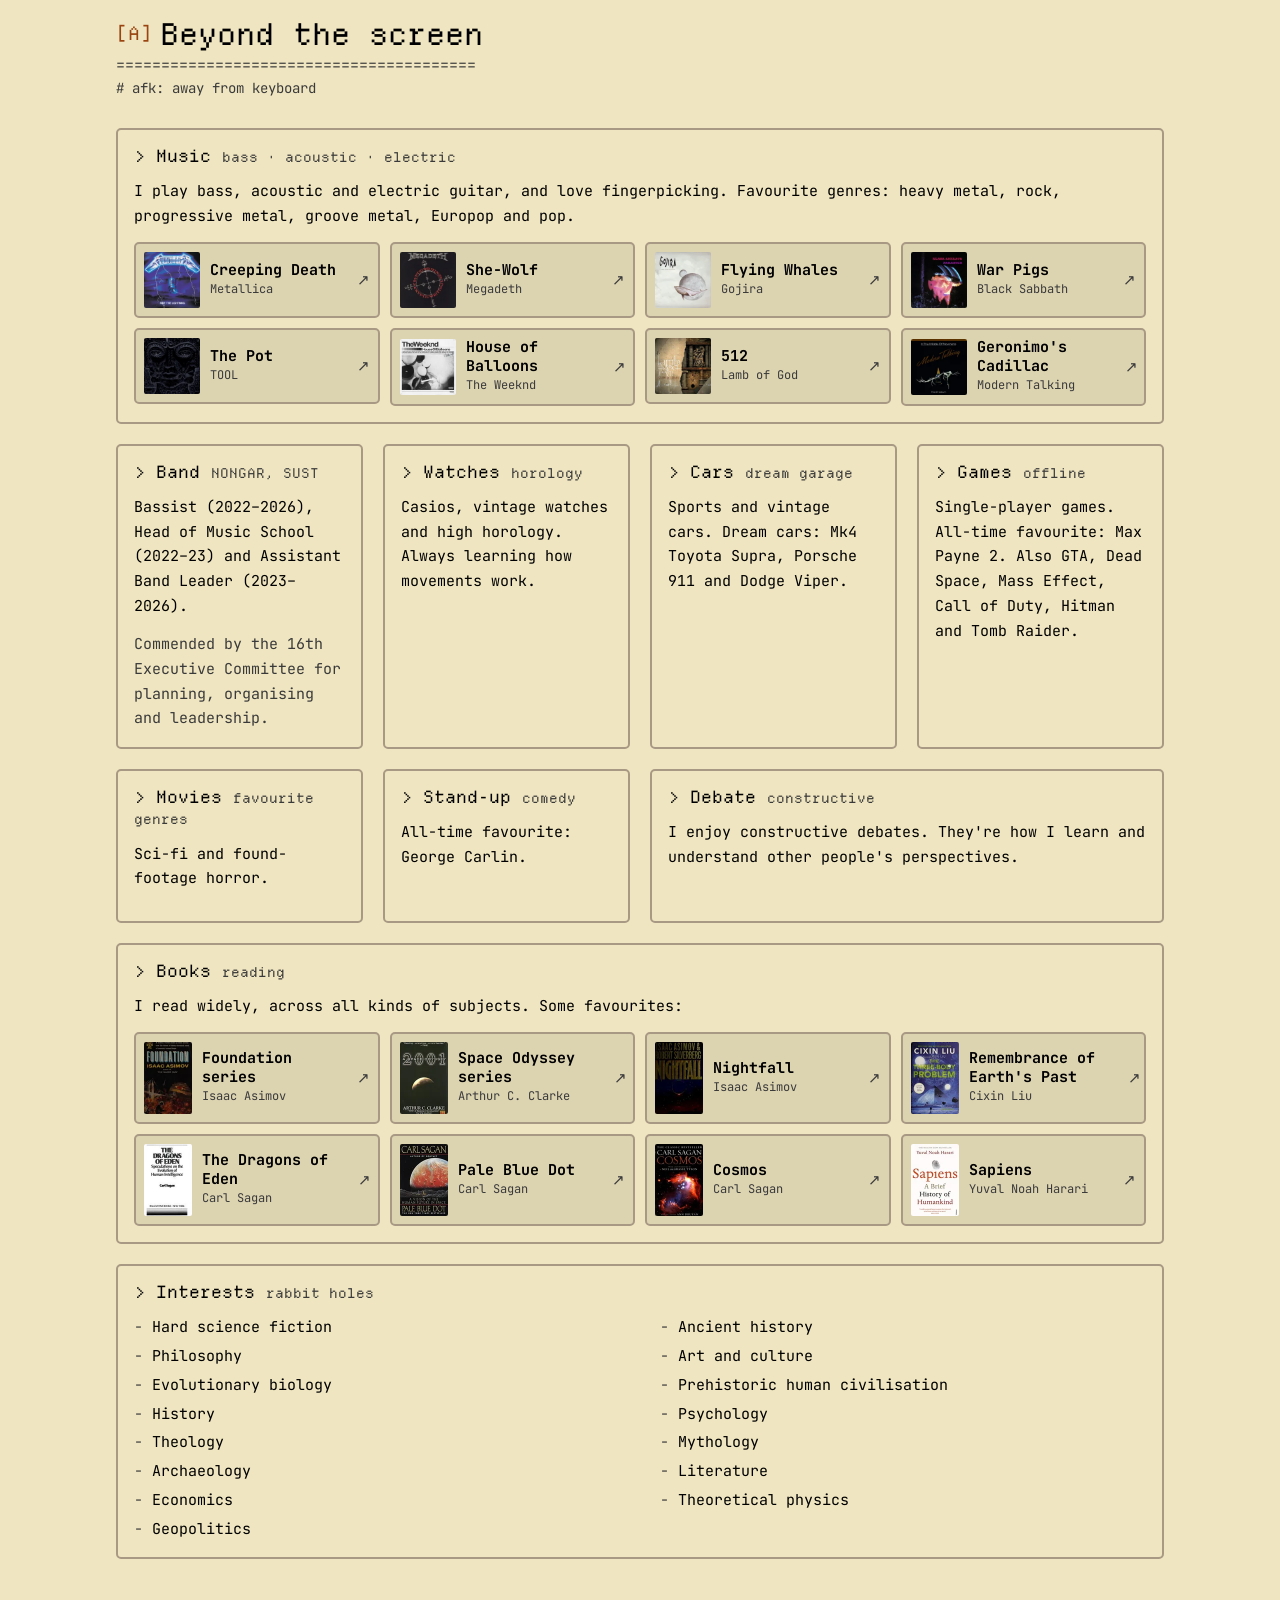
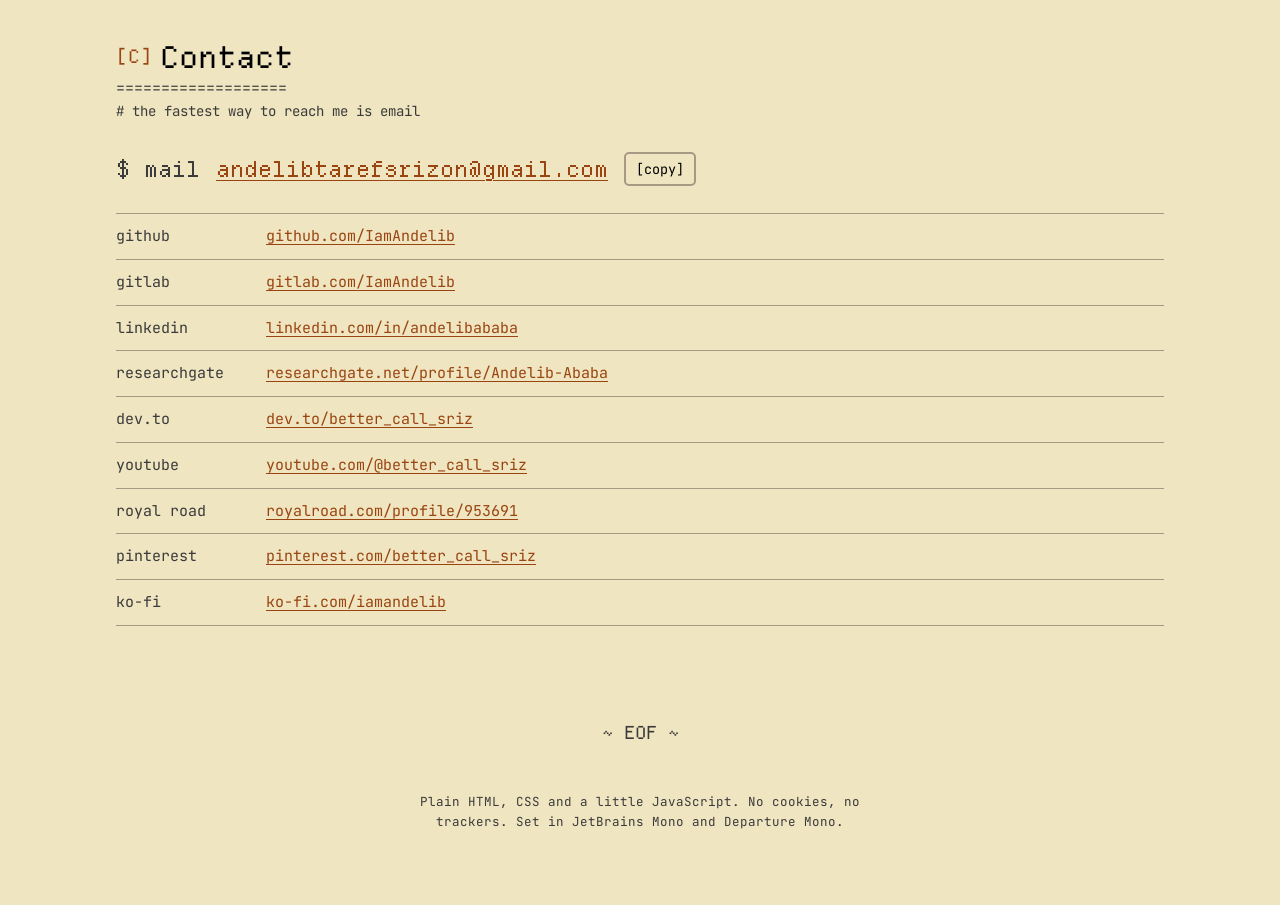
==== commit 9f2dd582: "content: link the full Remembrance of Earth's Past trilogy list Co-Authored-By: Claude Opus 5.5 <nor" ====
--- a/index.html
+++ b/index.html
@@ -500,7 +500,7 @@
           <li class="track book"><a href="https://openlibrary.org/works/OL46125W" rel="noopener"><img src="img/books/foundation.webp" width="48" height="72" alt="" loading="lazy"><span><b>Foundation series</b><small>Isaac Asimov</small></span><span class="sp" aria-hidden="true">↗</span></a></li>
           <li class="track book"><a href="https://openlibrary.org/works/OL17365W" rel="noopener"><img src="img/books/2001.webp" width="48" height="72" alt="" loading="lazy"><span><b>Space Odyssey series</b><small>Arthur C. Clarke</small></span><span class="sp" aria-hidden="true">↗</span></a></li>
           <li class="track book"><a href="https://openlibrary.org/works/OL46374W" rel="noopener"><img src="img/books/nightfall.webp" width="48" height="72" alt="" loading="lazy"><span><b>Nightfall</b><small>Isaac Asimov</small></span><span class="sp" aria-hidden="true">↗</span></a></li>
-          <li class="track book"><a href="https://openlibrary.org/works/OL17267881W" rel="noopener"><img src="img/books/threebody.webp" width="48" height="72" alt="" loading="lazy"><span><b>The Three-Body Problem series</b><small>Cixin Liu</small></span><span class="sp" aria-hidden="true">↗</span></a></li>
+          <li class="track book"><a href="https://openlibrary.org/people/mynextbook/lists/OL328569L/Remembrance_of_Earth&#39;s_Past" rel="noopener"><img src="img/books/threebody.webp" width="48" height="72" alt="" loading="lazy"><span><b>Remembrance of Earth's Past</b><small>Cixin Liu</small></span><span class="sp" aria-hidden="true">↗</span></a></li>
           <li class="track book"><a href="https://openlibrary.org/works/OL2950952W" rel="noopener"><img src="img/books/dragons.webp" width="48" height="72" alt="" loading="lazy"><span><b>The Dragons of Eden</b><small>Carl Sagan</small></span><span class="sp" aria-hidden="true">↗</span></a></li>
           <li class="track book"><a href="https://openlibrary.org/works/OL2950948W" rel="noopener"><img src="img/books/paleblue.webp" width="48" height="72" alt="" loading="lazy"><span><b>Pale Blue Dot</b><small>Carl Sagan</small></span><span class="sp" aria-hidden="true">↗</span></a></li>
           <li class="track book"><a href="https://openlibrary.org/works/OL15829966W" rel="noopener"><img src="img/books/cosmos.webp" width="48" height="72" alt="" loading="lazy"><span><b>Cosmos</b><small>Carl Sagan</small></span><span class="sp" aria-hidden="true">↗</span></a></li>
